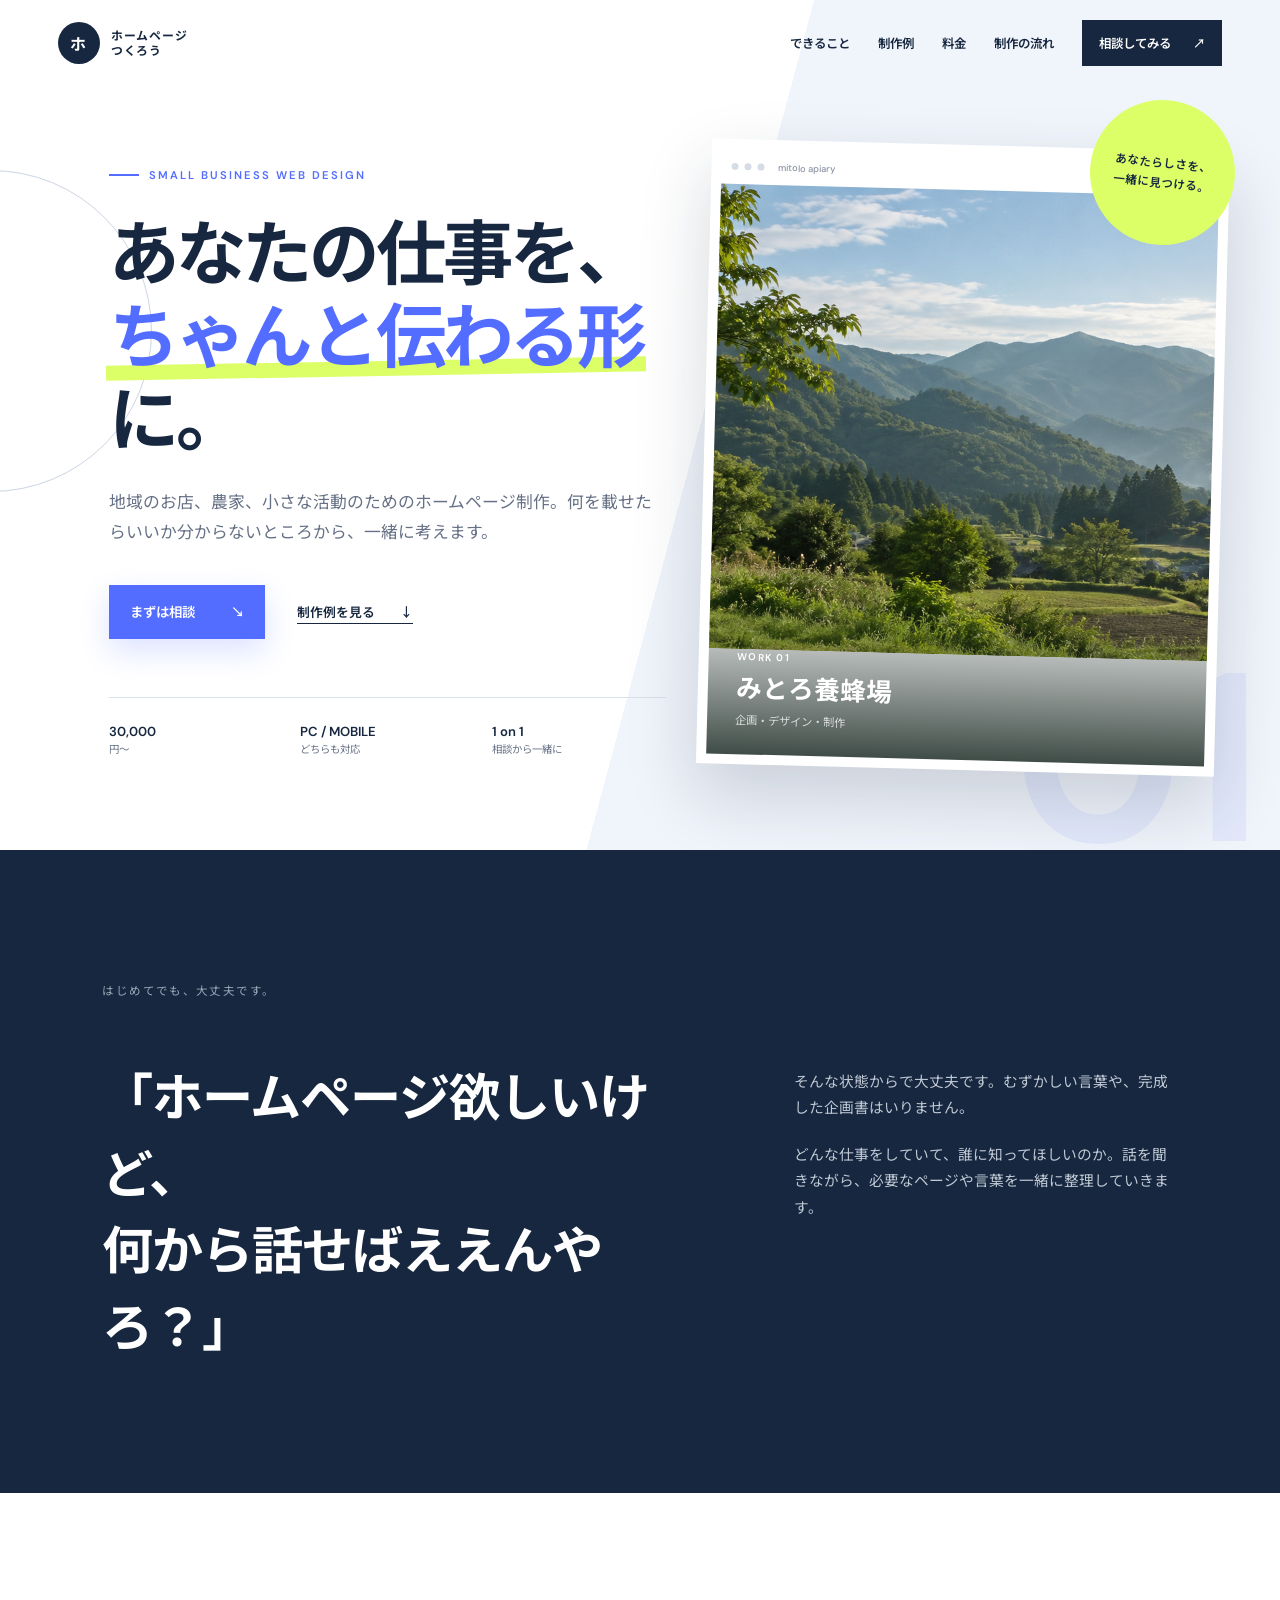
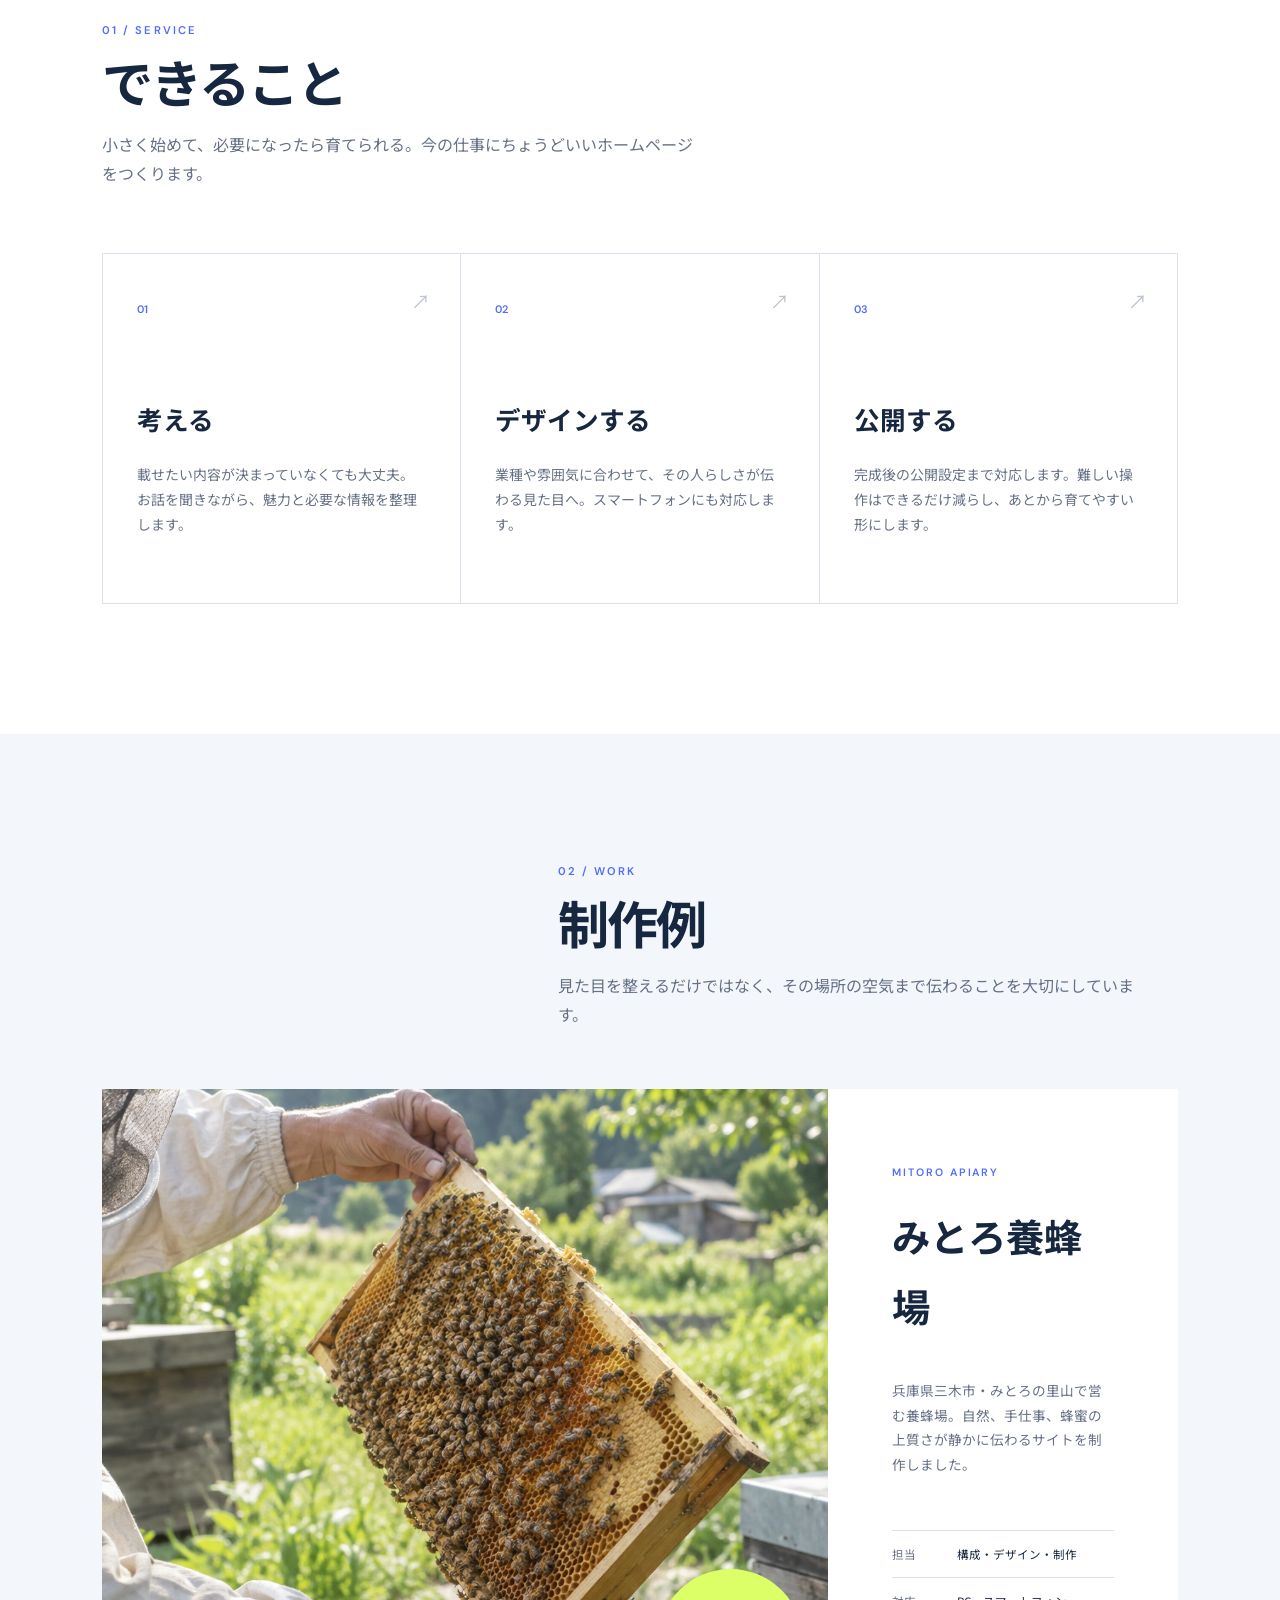
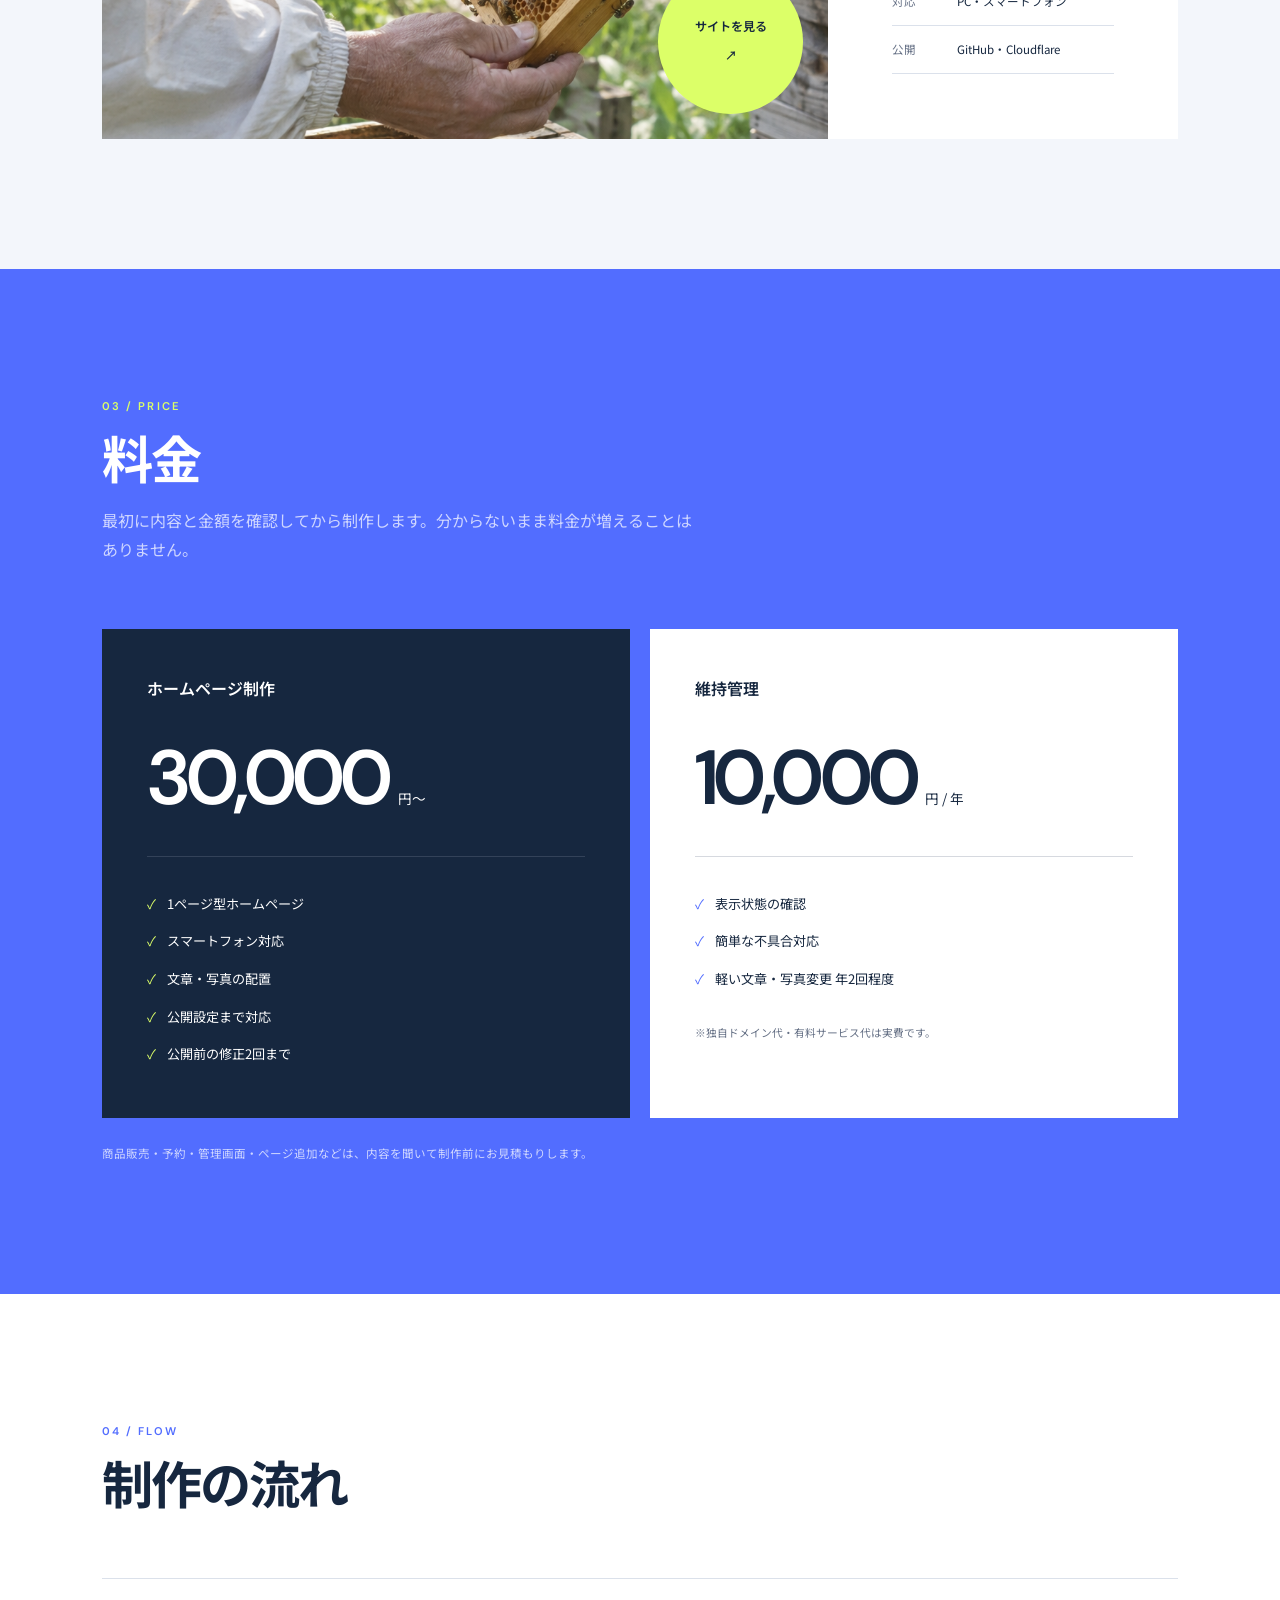
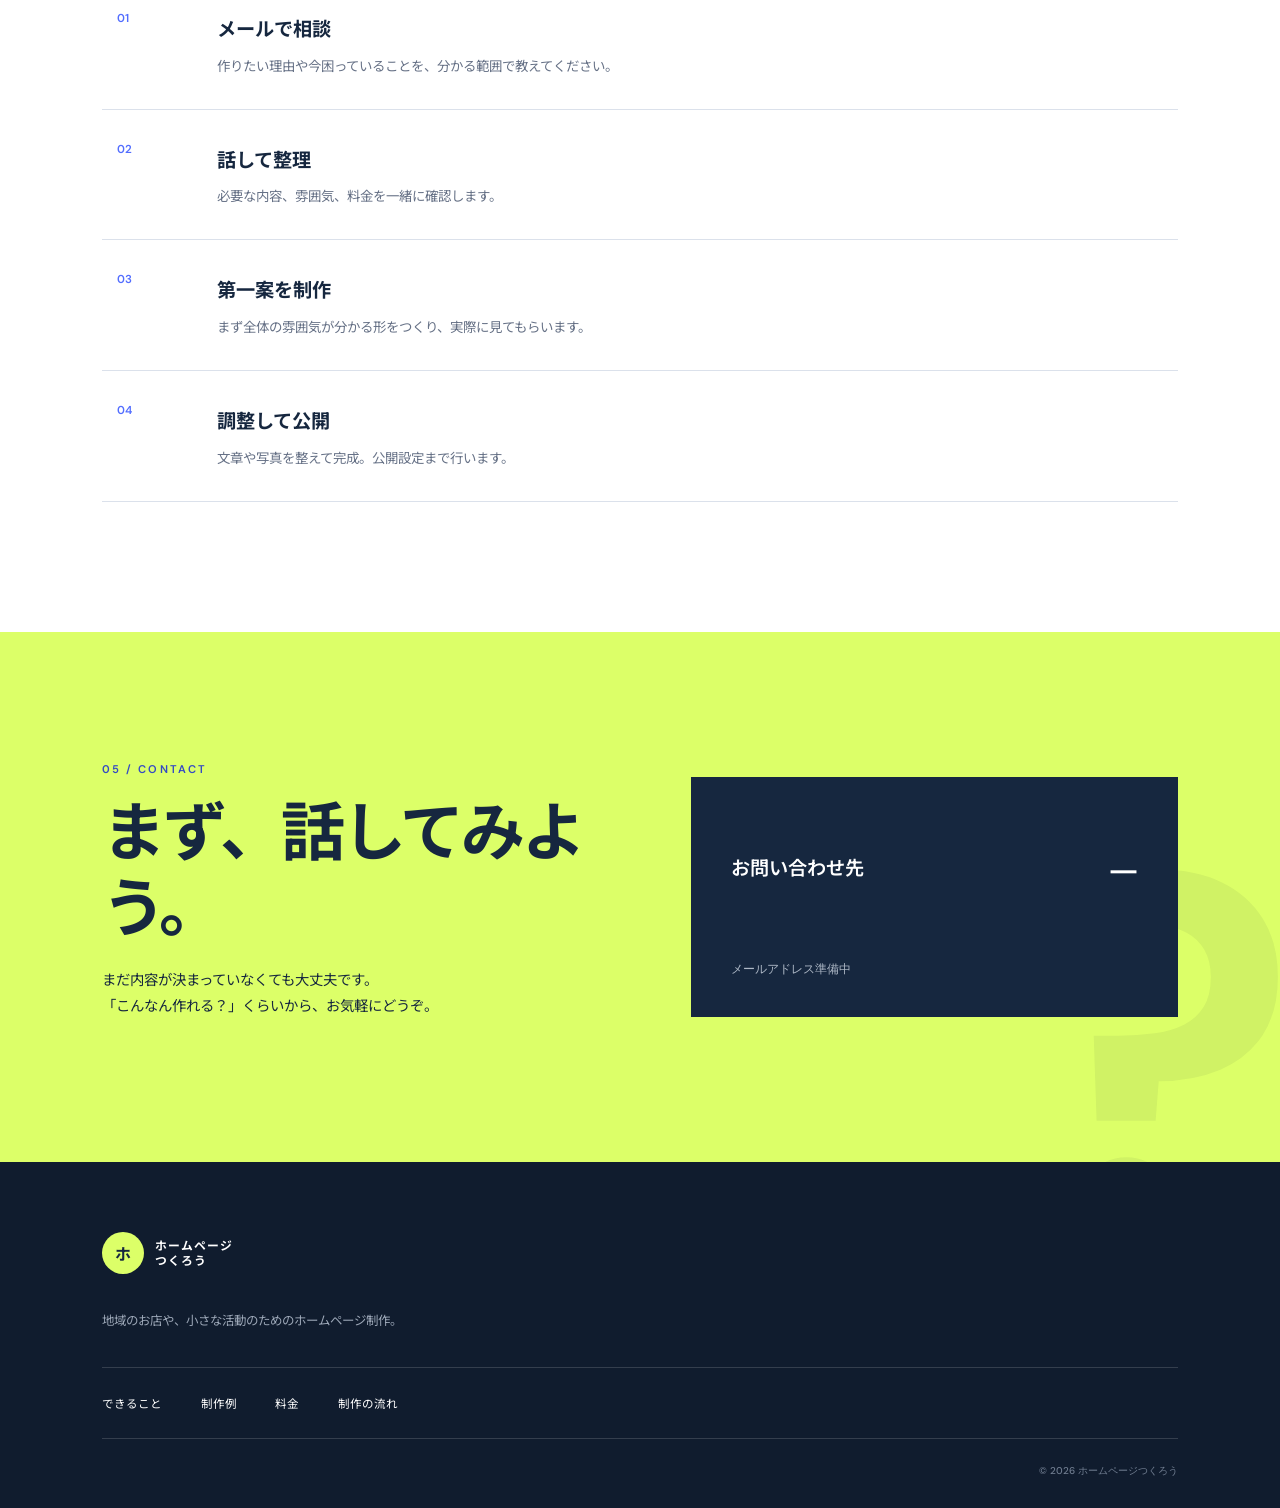
==== index.html @ 54417c10 "Add files via upload" ====
<!doctype html>
<html lang="ja">
<head>
  <meta charset="UTF-8">
  <meta name="viewport" content="width=device-width, initial-scale=1.0">
  <meta name="description" content="地域のお店や小さな活動のためのホームページ制作。話を聞きながら、その人らしいサイトを一緒につくります。">
  <title>ホームページつくろう｜相談から一緒につくるHP制作</title>
  <link rel="preconnect" href="https://fonts.googleapis.com">
  <link rel="preconnect" href="https://fonts.gstatic.com" crossorigin>
  <link href="https://fonts.googleapis.com/css2?family=DM+Sans:wght@500;600;700&family=Noto+Sans+JP:wght@400;500;600;700&display=swap" rel="stylesheet">
  <link rel="icon" type="image/svg+xml" href="data:image/svg+xml,%3Csvg xmlns='http://www.w3.org/2000/svg' viewBox='0 0 64 64'%3E%3Crect width='64' height='64' rx='16' fill='%2316273f'/%3E%3Cpath d='M16 18h32v23H31l-9 7v-7h-6z' fill='%235c7cff'/%3E%3Cpath d='M23 26h18M23 32h12' stroke='white' stroke-width='3' stroke-linecap='round'/%3E%3C/svg%3E">
  <link rel="stylesheet" href="style.css">
</head>
<body>
  <a class="skip-link" href="#main">本文へ移動</a>
  <header class="site-header">
    <a class="logo" href="#top" aria-label="ホームページつくろう トップへ">
      <span class="logo-mark">ホ</span>
      <span>ホームページ<br>つくろう</span>
    </a>
    <button class="menu-button" type="button" aria-expanded="false" aria-controls="global-nav">
      <span></span><span></span><span class="sr-only">メニュー</span>
    </button>
    <nav class="global-nav" id="global-nav" aria-label="メインメニュー">
      <a href="#service">できること</a>
      <a href="#work">制作例</a>
      <a href="#price">料金</a>
      <a href="#flow">制作の流れ</a>
      <a class="nav-contact" href="#contact">相談してみる <span>↗</span></a>
    </nav>
  </header>

  <main id="main">
    <section class="hero" id="top">
      <div class="hero-copy">
        <p class="kicker"><span></span> SMALL BUSINESS WEB DESIGN</p>
        <h1>あなたの仕事を、<br><em>ちゃんと伝わる形</em>に。</h1>
        <p class="hero-lead">地域のお店、農家、小さな活動のためのホームページ制作。何を載せたらいいか分からないところから、一緒に考えます。</p>
        <div class="hero-actions">
          <a class="button button-primary" href="#contact">まずは相談 <span>↘</span></a>
          <a class="text-link" href="#work">制作例を見る <span>↓</span></a>
        </div>
        <ul class="hero-points" aria-label="サービスの特徴">
          <li><strong>30,000</strong><span>円〜</span></li>
          <li><strong>PC / MOBILE</strong><span>どちらも対応</span></li>
          <li><strong>1 on 1</strong><span>相談から一緒に</span></li>
        </ul>
      </div>

      <div class="hero-showcase" aria-label="制作例 みとろ養蜂場">
        <div class="showcase-browser">
          <div class="browser-bar"><i></i><i></i><i></i><span>mitolo apiary</span></div>
          <img src="images/mitolo-hero.png" alt="緑豊かな里山を使用した、みとろ養蜂場ホームページのメインビジュアル">
          <div class="showcase-overlay">
            <small>WORK 01</small>
            <strong>みとろ養蜂場</strong>
            <span>企画・デザイン・制作</span>
          </div>
        </div>
        <div class="floating-note">あなたらしさを、<br>一緒に見つける。</div>
      </div>
      <div class="hero-number" aria-hidden="true">01</div>
    </section>

    <section class="message section">
      <p class="section-label">はじめてでも、大丈夫です。</p>
      <div class="message-copy reveal">
        <h2>「ホームページ欲しいけど、<br>何から話せばええんやろ？」</h2>
        <div>
          <p>そんな状態からで大丈夫です。むずかしい言葉や、完成した企画書はいりません。</p>
          <p>どんな仕事をしていて、誰に知ってほしいのか。話を聞きながら、必要なページや言葉を一緒に整理していきます。</p>
        </div>
      </div>
    </section>

    <section class="service section" id="service">
      <div class="section-head reveal">
        <p class="section-index">01 / SERVICE</p>
        <h2>できること</h2>
        <p>小さく始めて、必要になったら育てられる。今の仕事にちょうどいいホームページをつくります。</p>
      </div>
      <div class="service-grid">
        <article class="service-card reveal">
          <span>01</span><h3>考える</h3>
          <p>載せたい内容が決まっていなくても大丈夫。お話を聞きながら、魅力と必要な情報を整理します。</p>
        </article>
        <article class="service-card reveal">
          <span>02</span><h3>デザインする</h3>
          <p>業種や雰囲気に合わせて、その人らしさが伝わる見た目へ。スマートフォンにも対応します。</p>
        </article>
        <article class="service-card reveal">
          <span>03</span><h3>公開する</h3>
          <p>完成後の公開設定まで対応します。難しい操作はできるだけ減らし、あとから育てやすい形にします。</p>
        </article>
      </div>
    </section>

    <section class="work section" id="work">
      <div class="work-intro reveal">
        <p class="section-index">02 / WORK</p>
        <h2>制作例</h2>
        <p>見た目を整えるだけではなく、その場所の空気まで伝わることを大切にしています。</p>
      </div>
      <article class="work-card reveal">
        <div class="work-image">
          <img src="images/mitolo-work.png" alt="養蜂家が巣枠を確認する、みとろ養蜂場サイトのビジュアル">
          <a href="https://mitolo-apiary.shoguo333.workers.dev" target="_blank" rel="noopener">サイトを見る <span>↗</span></a>
        </div>
        <div class="work-detail">
          <p>MITORO APIARY</p>
          <h3>みとろ養蜂場</h3>
          <p>兵庫県三木市・みとろの里山で営む養蜂場。自然、手仕事、蜂蜜の上質さが静かに伝わるサイトを制作しました。</p>
          <dl>
            <div><dt>担当</dt><dd>構成・デザイン・制作</dd></div>
            <div><dt>対応</dt><dd>PC・スマートフォン</dd></div>
            <div><dt>公開</dt><dd>GitHub・Cloudflare</dd></div>
          </dl>
        </div>
      </article>
    </section>

    <section class="price section" id="price">
      <div class="section-head section-head-light reveal">
        <p class="section-index">03 / PRICE</p>
        <h2>料金</h2>
        <p>最初に内容と金額を確認してから制作します。分からないまま料金が増えることはありません。</p>
      </div>
      <div class="price-grid">
        <article class="price-card price-main reveal">
          <p>ホームページ制作</p>
          <div><strong>30,000</strong><span>円〜</span></div>
          <ul>
            <li>1ページ型ホームページ</li>
            <li>スマートフォン対応</li>
            <li>文章・写真の配置</li>
            <li>公開設定まで対応</li>
            <li>公開前の修正2回まで</li>
          </ul>
        </article>
        <article class="price-card reveal">
          <p>維持管理</p>
          <div><strong>10,000</strong><span>円 / 年</span></div>
          <ul>
            <li>表示状態の確認</li>
            <li>簡単な不具合対応</li>
            <li>軽い文章・写真変更 年2回程度</li>
          </ul>
          <small>※独自ドメイン代・有料サービス代は実費です。</small>
        </article>
      </div>
      <p class="price-note">商品販売・予約・管理画面・ページ追加などは、内容を聞いて制作前にお見積もりします。</p>
    </section>

    <section class="flow section" id="flow">
      <div class="section-head reveal">
        <p class="section-index">04 / FLOW</p>
        <h2>制作の流れ</h2>
      </div>
      <ol class="flow-list">
        <li class="reveal"><span>01</span><div><h3>メールで相談</h3><p>作りたい理由や今困っていることを、分かる範囲で教えてください。</p></div></li>
        <li class="reveal"><span>02</span><div><h3>話して整理</h3><p>必要な内容、雰囲気、料金を一緒に確認します。</p></div></li>
        <li class="reveal"><span>03</span><div><h3>第一案を制作</h3><p>まず全体の雰囲気が分かる形をつくり、実際に見てもらいます。</p></div></li>
        <li class="reveal"><span>04</span><div><h3>調整して公開</h3><p>文章や写真を整えて完成。公開設定まで行います。</p></div></li>
      </ol>
    </section>

    <section class="contact section" id="contact">
      <div class="contact-copy reveal">
        <p class="section-index">05 / CONTACT</p>
        <h2>まず、話してみよう。</h2>
        <p>まだ内容が決まっていなくても大丈夫です。<br>「こんなん作れる？」くらいから、お気軽にどうぞ。</p>
      </div>
      <div class="contact-button" aria-label="お問い合わせ先は準備中です">
        <span>お問い合わせ先</span><strong>—</strong><small>メールアドレス準備中</small>
      </div>
    </section>
  </main>

  <footer class="site-footer">
    <a class="logo footer-logo" href="#top"><span class="logo-mark">ホ</span><span>ホームページ<br>つくろう</span></a>
    <p>地域のお店や、小さな活動のためのホームページ制作。</p>
    <div><a href="#service">できること</a><a href="#work">制作例</a><a href="#price">料金</a><a href="#flow">制作の流れ</a></div>
    <small>© <span id="year"></span> ホームページつくろう</small>
  </footer>
  <script src="script.js"></script>
</body>
</html>
---- style.css ----
:root{--white:#fff;--soft:#f3f6fb;--ink:#16273f;--muted:#667186;--blue:#526dff;--blue-dark:#3349c5;--lime:#dcff68;--line:#dbe1eb;--sans:"Noto Sans JP",sans-serif;--latin:"DM Sans",sans-serif}
*{box-sizing:border-box}html{scroll-behavior:smooth}body{margin:0;color:var(--ink);background:var(--white);font-family:var(--sans);font-size:16px;line-height:1.8}a{color:inherit;text-decoration:none}img{display:block;width:100%;height:auto}button{font:inherit}.sr-only{position:absolute;width:1px;height:1px;padding:0;margin:-1px;overflow:hidden;clip:rect(0,0,0,0);white-space:nowrap;border:0}.skip-link{position:fixed;z-index:1000;top:8px;left:8px;padding:8px 14px;background:#fff;transform:translateY(-150%)}.skip-link:focus{transform:none}
.site-header{height:86px;padding:0 4.5vw;display:flex;align-items:center;justify-content:space-between;position:absolute;inset:0 0 auto;z-index:20}.logo{display:flex;align-items:center;gap:11px;font-size:.74rem;font-weight:700;line-height:1.25;letter-spacing:.08em}.logo-mark{width:42px;height:42px;display:grid;place-items:center;color:#fff;background:var(--ink);border-radius:50%;font-size:1rem}.global-nav{display:flex;align-items:center;gap:2.2vw;font-size:.78rem;font-weight:600}.global-nav>a:not(.nav-contact){position:relative}.global-nav>a:not(.nav-contact)::after{content:"";position:absolute;left:0;right:100%;bottom:-6px;height:2px;background:var(--blue);transition:.25s}.global-nav>a:hover::after{right:0}.nav-contact{padding:12px 17px;color:#fff;background:var(--ink);display:flex;gap:22px}.menu-button{display:none;border:0;background:none;padding:10px}.menu-button>span:not(.sr-only){width:25px;height:2px;display:block;margin:6px;background:currentColor;transition:.2s}
.hero{min-height:760px;padding:145px 4.5vw 80px;position:relative;display:grid;grid-template-columns:minmax(0,.9fr) minmax(420px,1.1fr);gap:7vw;align-items:center;overflow:hidden;background:linear-gradient(105deg,#fff 0 54%,#f0f4fb 54%)}.hero::before{content:"";width:320px;height:320px;position:absolute;left:-170px;top:170px;border:1px solid #ccd5e3;border-radius:50%}.hero-copy{position:relative;z-index:2;max-width:700px;margin-left:4vw}.kicker,.section-index{font:600 .7rem var(--latin);letter-spacing:.18em}.kicker{display:flex;align-items:center;gap:10px;color:var(--blue)}.kicker span{width:30px;height:2px;background:currentColor}.hero h1{margin:25px 0 30px;font-size:clamp(3rem,5.5vw,6.2rem);line-height:1.18;letter-spacing:-.045em}.hero h1 em{position:relative;color:var(--blue);font-style:normal;white-space:nowrap}.hero h1 em::after{content:"";position:absolute;z-index:-1;left:-.04em;right:-.04em;bottom:.08em;height:.22em;background:var(--lime);transform:rotate(-1deg)}.hero-lead{max-width:610px;color:var(--muted);font-size:1.05rem}.hero-actions{margin-top:38px;display:flex;align-items:center;gap:32px}.button{min-height:54px;padding:13px 21px;display:inline-flex;align-items:center;justify-content:space-between;gap:36px;font-size:.84rem;font-weight:600}.button-primary{color:#fff;background:var(--blue);box-shadow:0 12px 30px rgba(82,109,255,.2)}.button-primary:hover{background:var(--blue-dark)}.text-link{display:flex;gap:25px;font-size:.8rem;font-weight:600;border-bottom:1px solid}.hero-points{margin:58px 0 0;padding:25px 0 0;display:grid;grid-template-columns:repeat(3,1fr);gap:18px;border-top:1px solid var(--line);list-style:none}.hero-points strong,.hero-points span{display:block}.hero-points strong{font:600 .82rem var(--latin)}.hero-points span{color:var(--muted);font-size:.65rem}.hero-showcase{position:relative;z-index:2}.showcase-browser{position:relative;background:#fff;padding:10px;box-shadow:0 30px 70px rgba(22,39,63,.18);transform:rotate(1.5deg)}.browser-bar{height:35px;padding:0 10px;display:flex;align-items:center;gap:6px;color:#8a93a2;font:500 .58rem var(--latin)}.browser-bar i{width:7px;height:7px;border-radius:50%;background:#d6dce5}.browser-bar span{margin-left:8px}.showcase-browser>img{height:min(54vw,570px);min-height:480px;object-fit:cover}.showcase-overlay{position:absolute;left:10px;right:10px;bottom:10px;padding:65px 28px 25px;color:#fff;background:linear-gradient(transparent,rgba(16,32,25,.8))}.showcase-overlay small,.showcase-overlay strong,.showcase-overlay span{display:block}.showcase-overlay small{font:600 .62rem var(--latin);letter-spacing:.15em}.showcase-overlay strong{font-size:1.6rem}.showcase-overlay span{font-size:.7rem;opacity:.75}.floating-note{position:absolute;right:-1vw;top:-45px;width:145px;height:145px;display:grid;place-items:center;text-align:center;color:var(--ink);background:var(--lime);border-radius:50%;font-size:.72rem;font-weight:600;line-height:1.7;transform:rotate(6deg)}.hero-number{position:absolute;right:1.8vw;bottom:-65px;color:rgba(82,109,255,.08);font:700 15rem var(--latin)}
.section{padding:130px 8vw}.message{background:var(--ink);color:#fff}.section-label{margin:0 0 55px;color:#9da8b8;font-size:.72rem;letter-spacing:.12em}.message-copy{display:grid;grid-template-columns:1.2fr .8fr;gap:9vw;align-items:start}.message h2{margin:0;font-size:clamp(2rem,4vw,4rem);line-height:1.5;letter-spacing:-.02em}.message-copy>div{padding-top:12px;color:#c0c8d4;font-size:.92rem}.message-copy>div p{margin:0 0 20px}
.section-head{max-width:760px;margin-bottom:65px}.section-index{margin:0 0 14px;color:var(--blue)}.section-head h2,.work-intro h2{margin:0 0 18px;font-size:clamp(2.2rem,4vw,4.1rem);line-height:1.2;letter-spacing:-.04em}.section-head>p:last-child,.work-intro>p:last-child{max-width:600px;color:var(--muted)}.service{background:#fff}.service-grid{display:grid;grid-template-columns:repeat(3,1fr);border-top:1px solid var(--line);border-left:1px solid var(--line)}.service-card{min-height:350px;padding:38px 34px;position:relative;border-right:1px solid var(--line);border-bottom:1px solid var(--line)}.service-card>span{font:600 .68rem var(--latin);color:var(--blue)}.service-card h3{margin:75px 0 20px;font-size:1.6rem}.service-card p{margin:0;color:var(--muted);font-size:.87rem}.service-card::after{content:"↗";position:absolute;right:30px;top:30px;color:#bdc5d1;font-size:1.2rem}
.work{background:var(--soft)}.work-intro{max-width:620px;margin:0 0 60px auto}.work-card{display:grid;grid-template-columns:1.35fr .65fr;background:#fff}.work-image{min-height:620px;position:relative;overflow:hidden}.work-image img{height:100%;position:absolute;inset:0;object-fit:cover}.work-image a{position:absolute;right:25px;bottom:25px;width:145px;height:145px;display:grid;place-content:center;gap:7px;text-align:center;background:var(--lime);border-radius:50%;font-size:.76rem;font-weight:600}.work-detail{padding:65px 5vw;display:flex;flex-direction:column;justify-content:center}.work-detail>p:first-child{color:var(--blue);font:600 .67rem var(--latin);letter-spacing:.18em}.work-detail h3{margin:12px 0 25px;font-size:clamp(1.8rem,3vw,3rem)}.work-detail>p:nth-of-type(2){color:var(--muted);font-size:.85rem}.work-detail dl{margin:40px 0 0;border-top:1px solid var(--line)}.work-detail dl div{padding:13px 0;display:grid;grid-template-columns:65px 1fr;border-bottom:1px solid var(--line);font-size:.72rem}.work-detail dt{color:var(--muted)}.work-detail dd{margin:0}
.price{color:#fff;background:var(--blue)}.section-head-light .section-index{color:var(--lime)}.section-head-light>p:last-child{color:rgba(255,255,255,.72)}.price-grid{display:grid;grid-template-columns:1fr 1fr;gap:20px}.price-card{min-height:430px;padding:45px;background:#fff;color:var(--ink)}.price-main{background:var(--ink);color:#fff}.price-card>p{margin:0 0 25px;font-weight:600}.price-card>div{display:flex;align-items:baseline;gap:9px;padding-bottom:28px;border-bottom:1px solid rgba(120,130,150,.3)}.price-card strong{font:600 clamp(3.4rem,6vw,6rem) var(--latin);letter-spacing:-.06em}.price-card div span{font-size:.85rem}.price-card ul{margin:28px 0 0;padding:0;list-style:none}.price-card li{padding:7px 0;font-size:.82rem}.price-card li::before{content:"✓";margin-right:11px;color:var(--blue)}.price-main li::before{color:var(--lime)}.price-card small{display:block;margin-top:25px;color:var(--muted);font-size:.67rem}.price-note{margin:25px 0 0;color:rgba(255,255,255,.72);font-size:.72rem}
.flow{background:#fff}.flow-list{margin:0;padding:0;list-style:none;border-top:1px solid var(--line)}.flow-list li{padding:32px 15px;display:grid;grid-template-columns:100px 1fr;align-items:start;border-bottom:1px solid var(--line)}.flow-list>li>span{color:var(--blue);font:600 .72rem var(--latin)}.flow-list h3{margin:0 0 7px;font-size:1.2rem}.flow-list p{margin:0;color:var(--muted);font-size:.84rem}
.contact{position:relative;display:grid;grid-template-columns:1fr 1fr;gap:8vw;align-items:center;background:var(--lime);overflow:hidden}.contact::after{content:"?";position:absolute;right:-.04em;bottom:-.45em;color:rgba(22,39,63,.06);font:700 32rem var(--latin)}.contact-copy{position:relative;z-index:1}.contact-copy .section-index{color:var(--blue-dark)}.contact h2{margin:10px 0 25px;font-size:clamp(2.6rem,5vw,5.5rem);line-height:1.18;letter-spacing:-.05em}.contact-copy>p:last-child{font-size:.9rem}.contact-button{min-height:240px;padding:40px;position:relative;z-index:1;display:grid;grid-template-columns:1fr auto;align-items:center;color:#fff;background:var(--ink)}.contact-button>span{font-size:1.2rem;font-weight:600}.contact-button strong{font-size:2rem}.contact-button small{grid-column:1/-1;align-self:end;color:#aeb8c6;font:500 .72rem var(--latin)}
.site-footer{padding:70px 8vw 30px;color:#fff;background:#101c2e}.footer-logo .logo-mark{color:var(--ink);background:var(--lime)}.site-footer>p{margin:35px 0;color:#9da8b8;font-size:.78rem}.site-footer>div{padding:25px 0;display:flex;gap:3vw;border-top:1px solid rgba(255,255,255,.15);border-bottom:1px solid rgba(255,255,255,.15);font-size:.72rem}.site-footer>small{margin-top:25px;display:block;color:#707d90;font:500 .62rem var(--latin);text-align:right}.reveal{opacity:0;transform:translateY(25px);transition:.7s ease}.reveal.is-visible{opacity:1;transform:none}
@media(max-width:900px){.site-header{height:70px}.menu-button{display:block;z-index:22}.menu-button.is-open span:first-child{transform:translateY(4px) rotate(45deg)}.menu-button.is-open span:nth-child(2){transform:translateY(-4px) rotate(-45deg)}.global-nav{position:fixed;inset:0;z-index:21;display:flex;flex-direction:column;justify-content:center;gap:24px;color:#fff;background:var(--ink);font-size:1.05rem;opacity:0;visibility:hidden;transition:.2s}.global-nav.is-open{opacity:1;visibility:visible}.nav-contact{margin-top:12px;background:var(--blue)}.hero{padding:120px 6vw 70px;display:block;background:linear-gradient(#fff 0 54%,#f0f4fb 54%)}.hero-copy{margin:0}.hero h1{font-size:clamp(2.65rem,10.8vw,5rem)}.hero-lead{font-size:.95rem}.hero-showcase{margin:80px 2vw 0}.showcase-browser>img{height:70vh;min-height:480px}.floating-note{right:-2vw;width:120px;height:120px}.section{padding:90px 7vw}.message-copy{grid-template-columns:1fr;gap:35px}.service-grid{grid-template-columns:1fr}.service-card{min-height:280px}.service-card h3{margin-top:55px}.work-card{grid-template-columns:1fr}.work-image{min-height:66vh}.work-detail{padding:55px 7vw}.price-grid{grid-template-columns:1fr}.contact{grid-template-columns:1fr}.contact-button{min-height:200px}.site-footer>div{flex-wrap:wrap;gap:15px 25px}}
@media(max-width:540px){.logo-mark{width:38px;height:38px}.hero{padding-left:7vw;padding-right:7vw}.hero-actions{display:grid;gap:20px}.button-primary{width:100%}.text-link{width:max-content}.hero-points{grid-template-columns:1fr 1fr}.hero-points li:last-child{grid-column:1/-1}.showcase-browser>img{height:58vh}.showcase-overlay{padding-left:20px}.floating-note{top:-55px}.section{padding:75px 7vw}.service-card{padding:30px 25px}.work-image{min-height:55vh}.work-image a{width:110px;height:110px}.price-card{min-height:0;padding:35px 25px}.price-card strong{font-size:3.2rem}.flow-list li{grid-template-columns:55px 1fr;padding-left:5px;padding-right:5px}.contact-button{padding:30px}.site-footer>div{display:grid}.site-footer>small{text-align:left}}
/* PCの見出しと制作例が重ならないよう、左右の比率を調整 */
@media(min-width:901px){.hero{grid-template-columns:minmax(0,1.08fr) minmax(420px,.92fr);gap:3vw}}
@media(prefers-reduced-motion:reduce){html{scroll-behavior:auto}.reveal{opacity:1;transform:none;transition:none}}
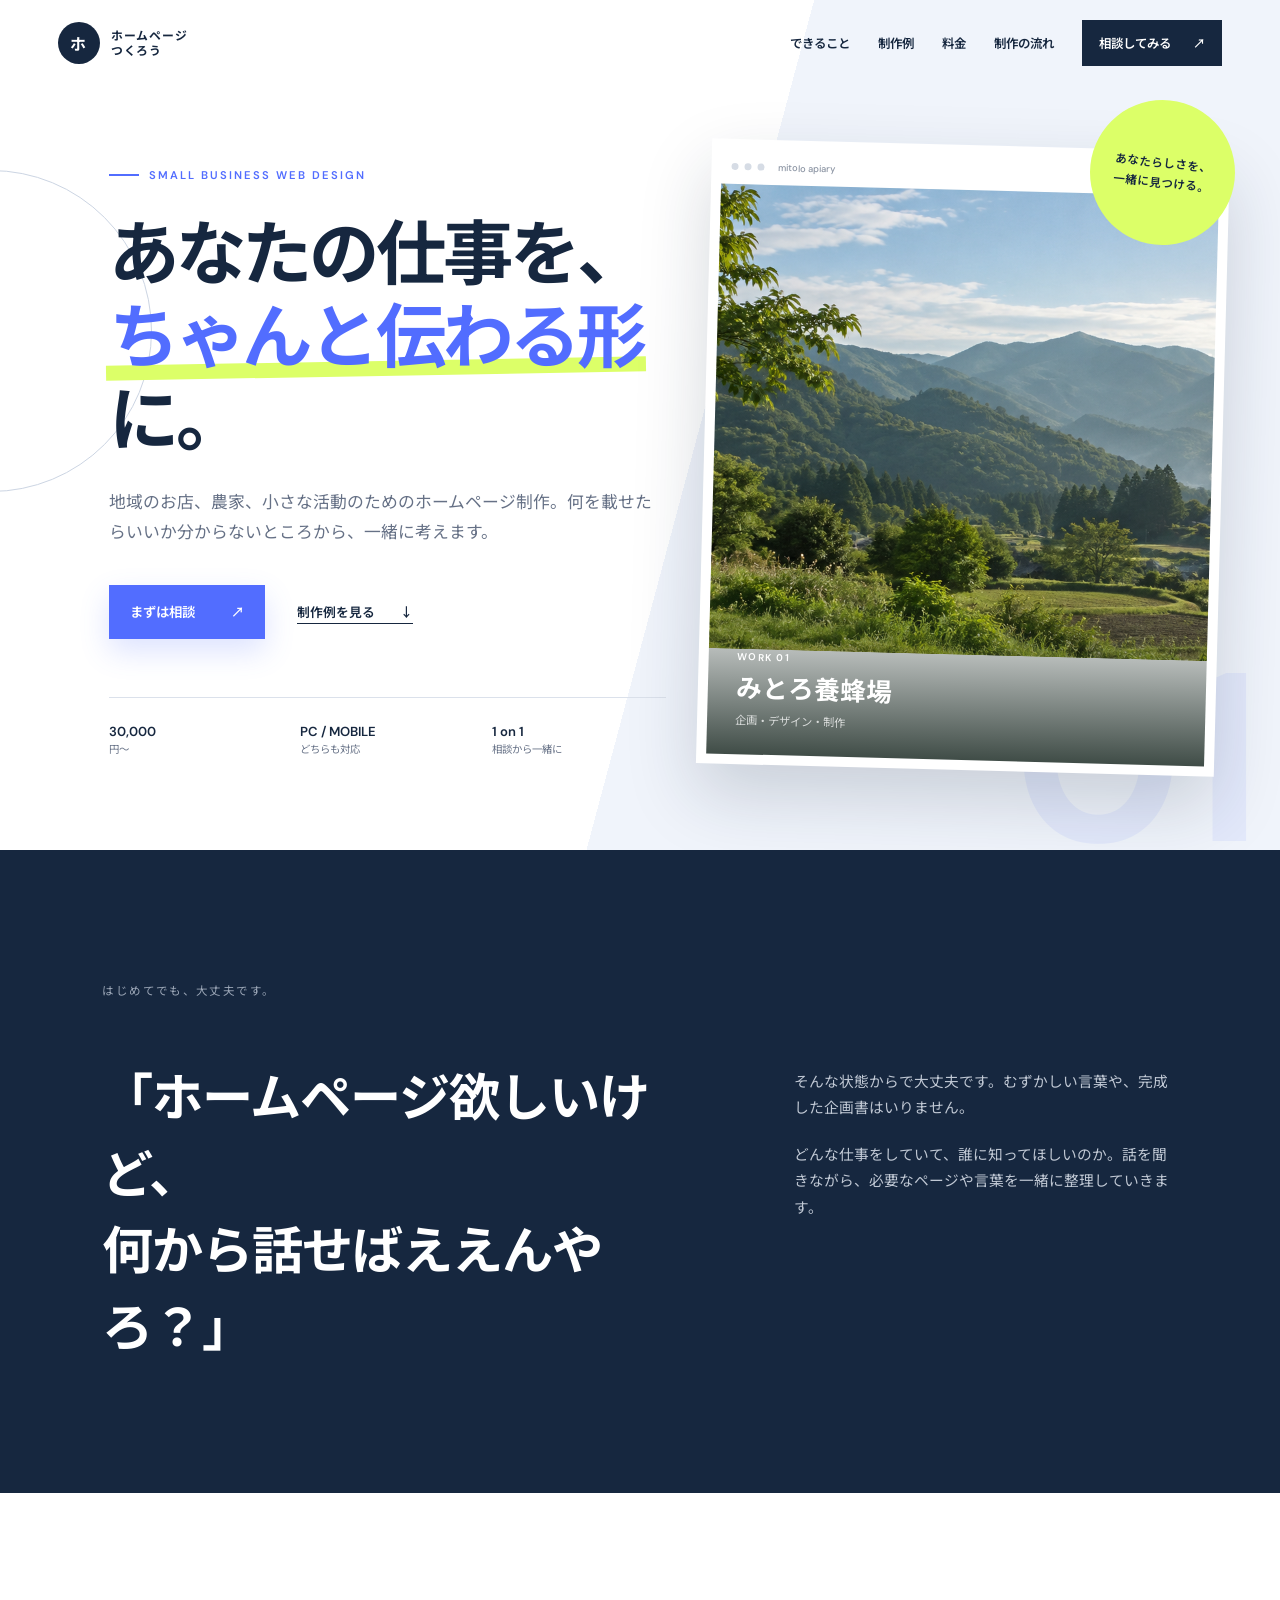
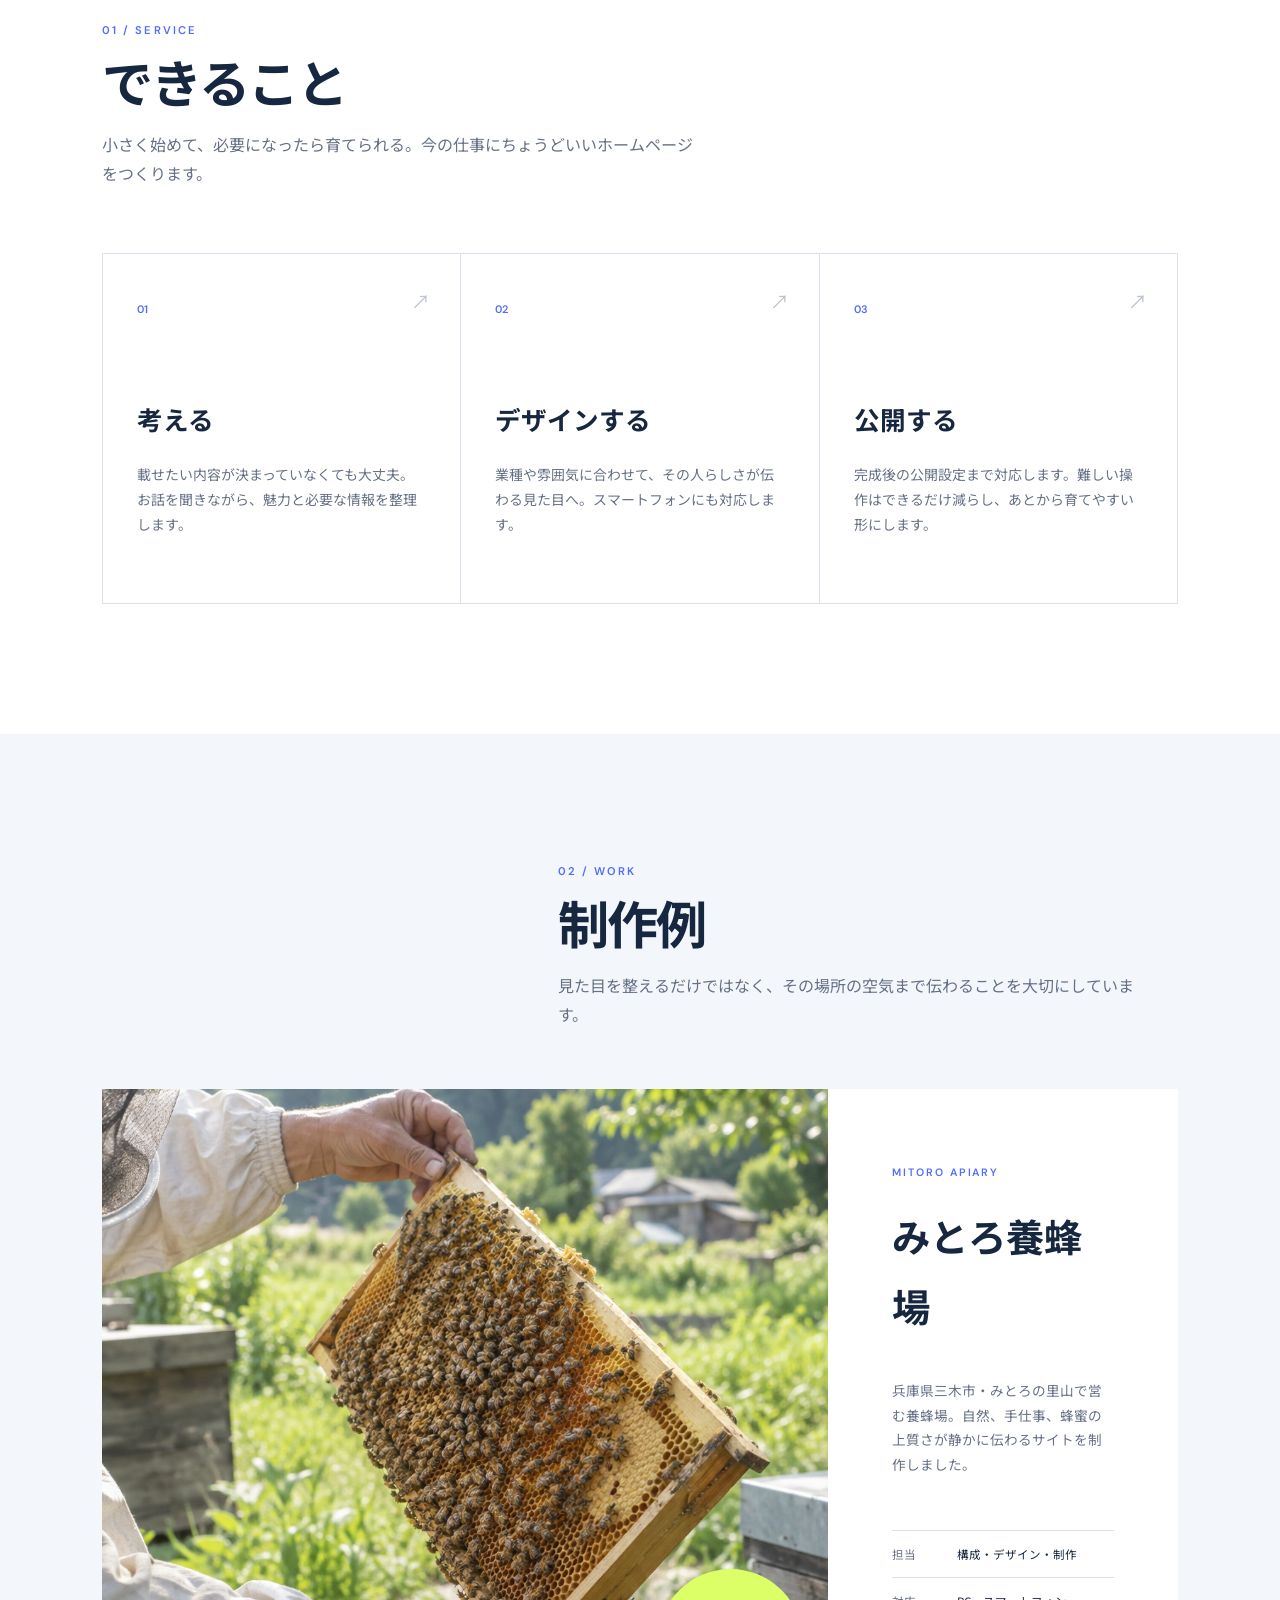
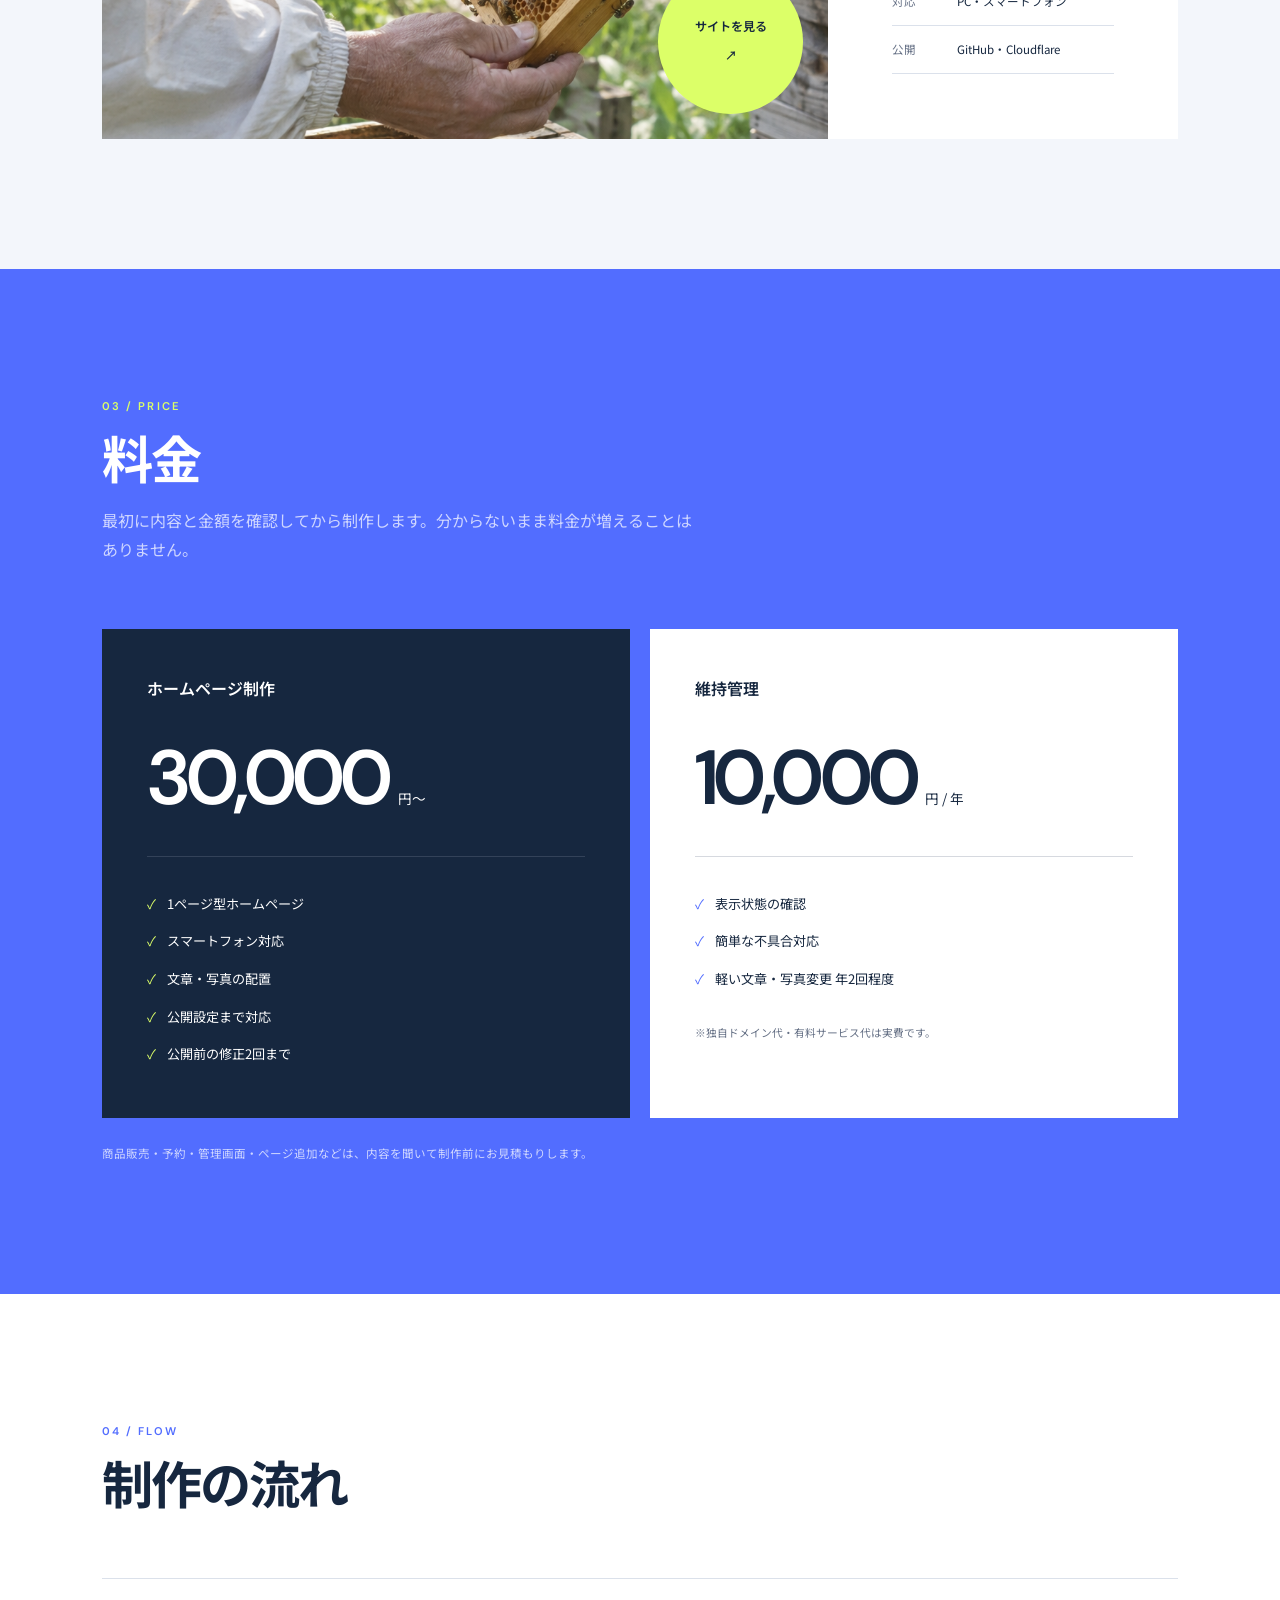
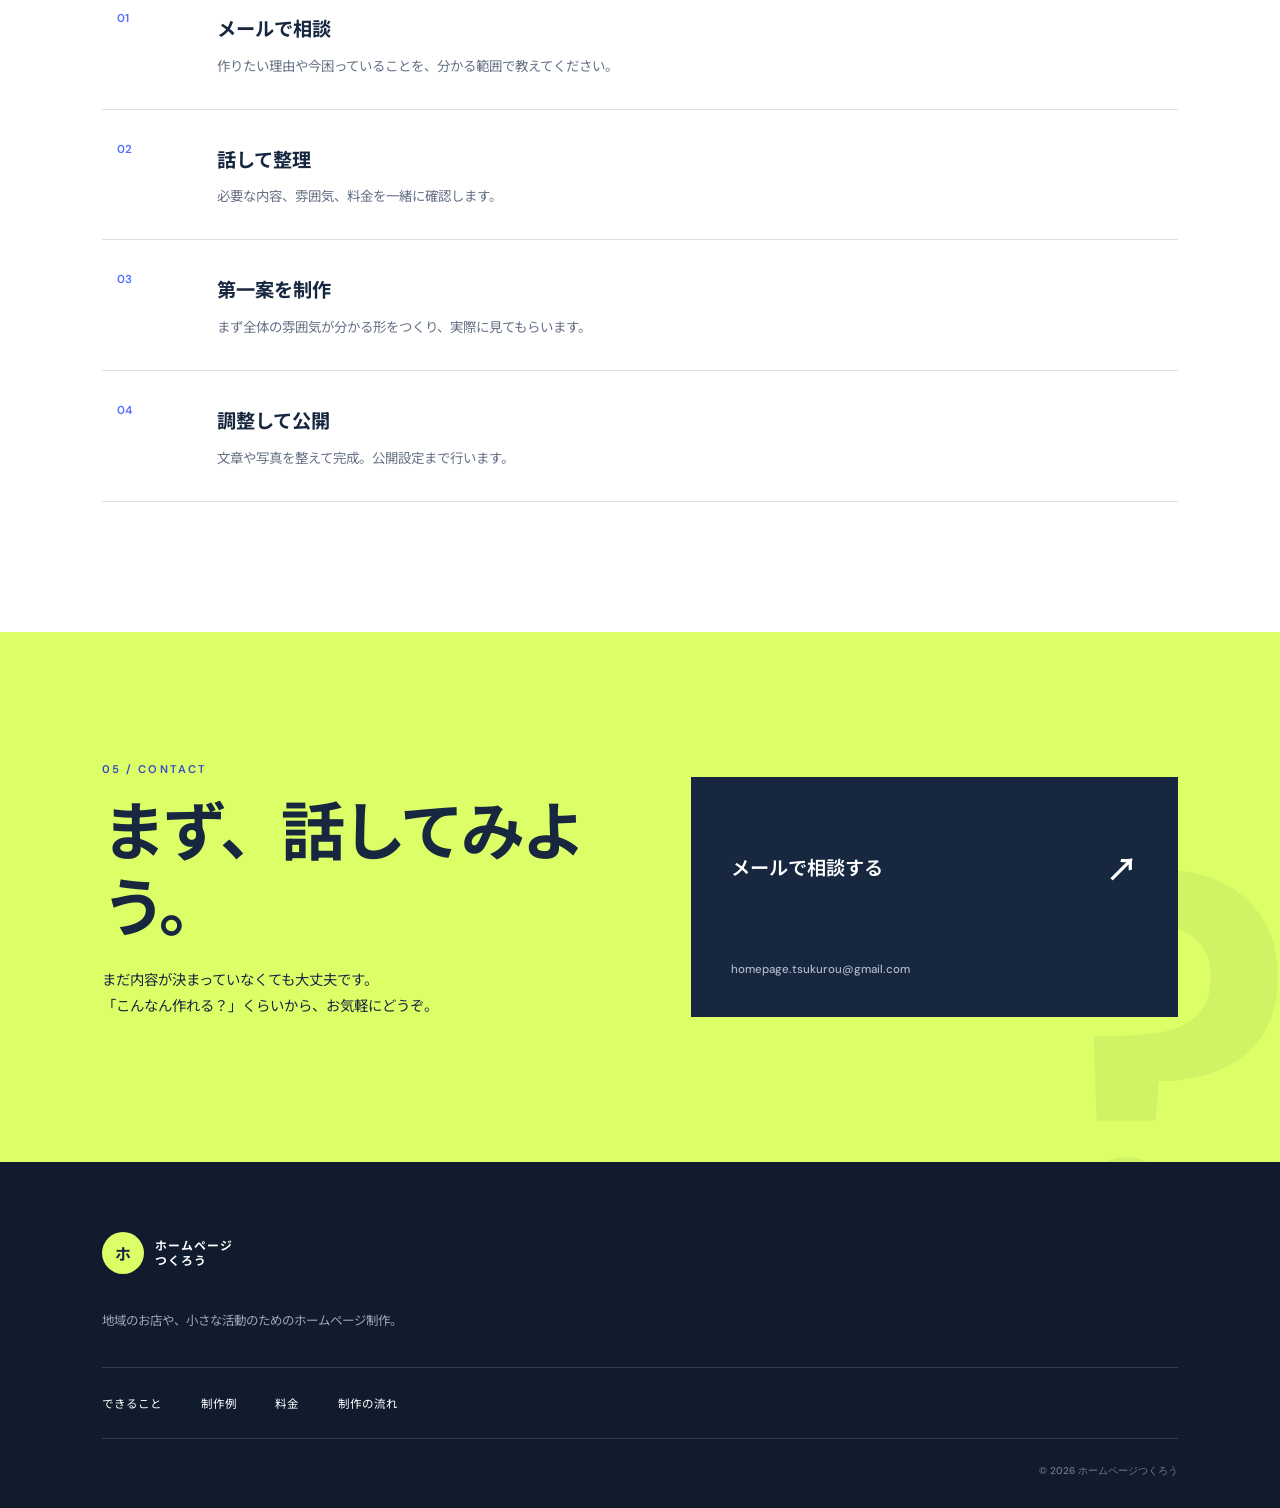
==== commit 76825c3d: "Add files via upload" ====
--- a/index.html
+++ b/index.html
@@ -26,7 +26,7 @@
       <a href="#work">制作例</a>
       <a href="#price">料金</a>
       <a href="#flow">制作の流れ</a>
-      <a class="nav-contact" href="#contact">相談してみる <span>↗</span></a>
+      <a class="nav-contact" href="mailto:homepage.tsukurou@gmail.com">相談してみる <span>↗</span></a>
     </nav>
   </header>
 
@@ -37,7 +37,7 @@
         <h1>あなたの仕事を、<br><em>ちゃんと伝わる形</em>に。</h1>
         <p class="hero-lead">地域のお店、農家、小さな活動のためのホームページ制作。何を載せたらいいか分からないところから、一緒に考えます。</p>
         <div class="hero-actions">
-          <a class="button button-primary" href="#contact">まずは相談 <span>↘</span></a>
+          <a class="button button-primary" href="mailto:homepage.tsukurou@gmail.com">まずは相談 <span>↗</span></a>
           <a class="text-link" href="#work">制作例を見る <span>↓</span></a>
         </div>
         <ul class="hero-points" aria-label="サービスの特徴">
@@ -170,9 +170,9 @@
         <h2>まず、話してみよう。</h2>
         <p>まだ内容が決まっていなくても大丈夫です。<br>「こんなん作れる？」くらいから、お気軽にどうぞ。</p>
       </div>
-      <div class="contact-button" aria-label="お問い合わせ先は準備中です">
-        <span>お問い合わせ先</span><strong>—</strong><small>メールアドレス準備中</small>
-      </div>
+      <a class="contact-button" href="mailto:homepage.tsukurou@gmail.com" aria-label="メールで相談する">
+        <span>メールで相談する</span><strong>↗</strong><small>homepage.tsukurou@gmail.com</small>
+      </a>
     </section>
   </main>
 
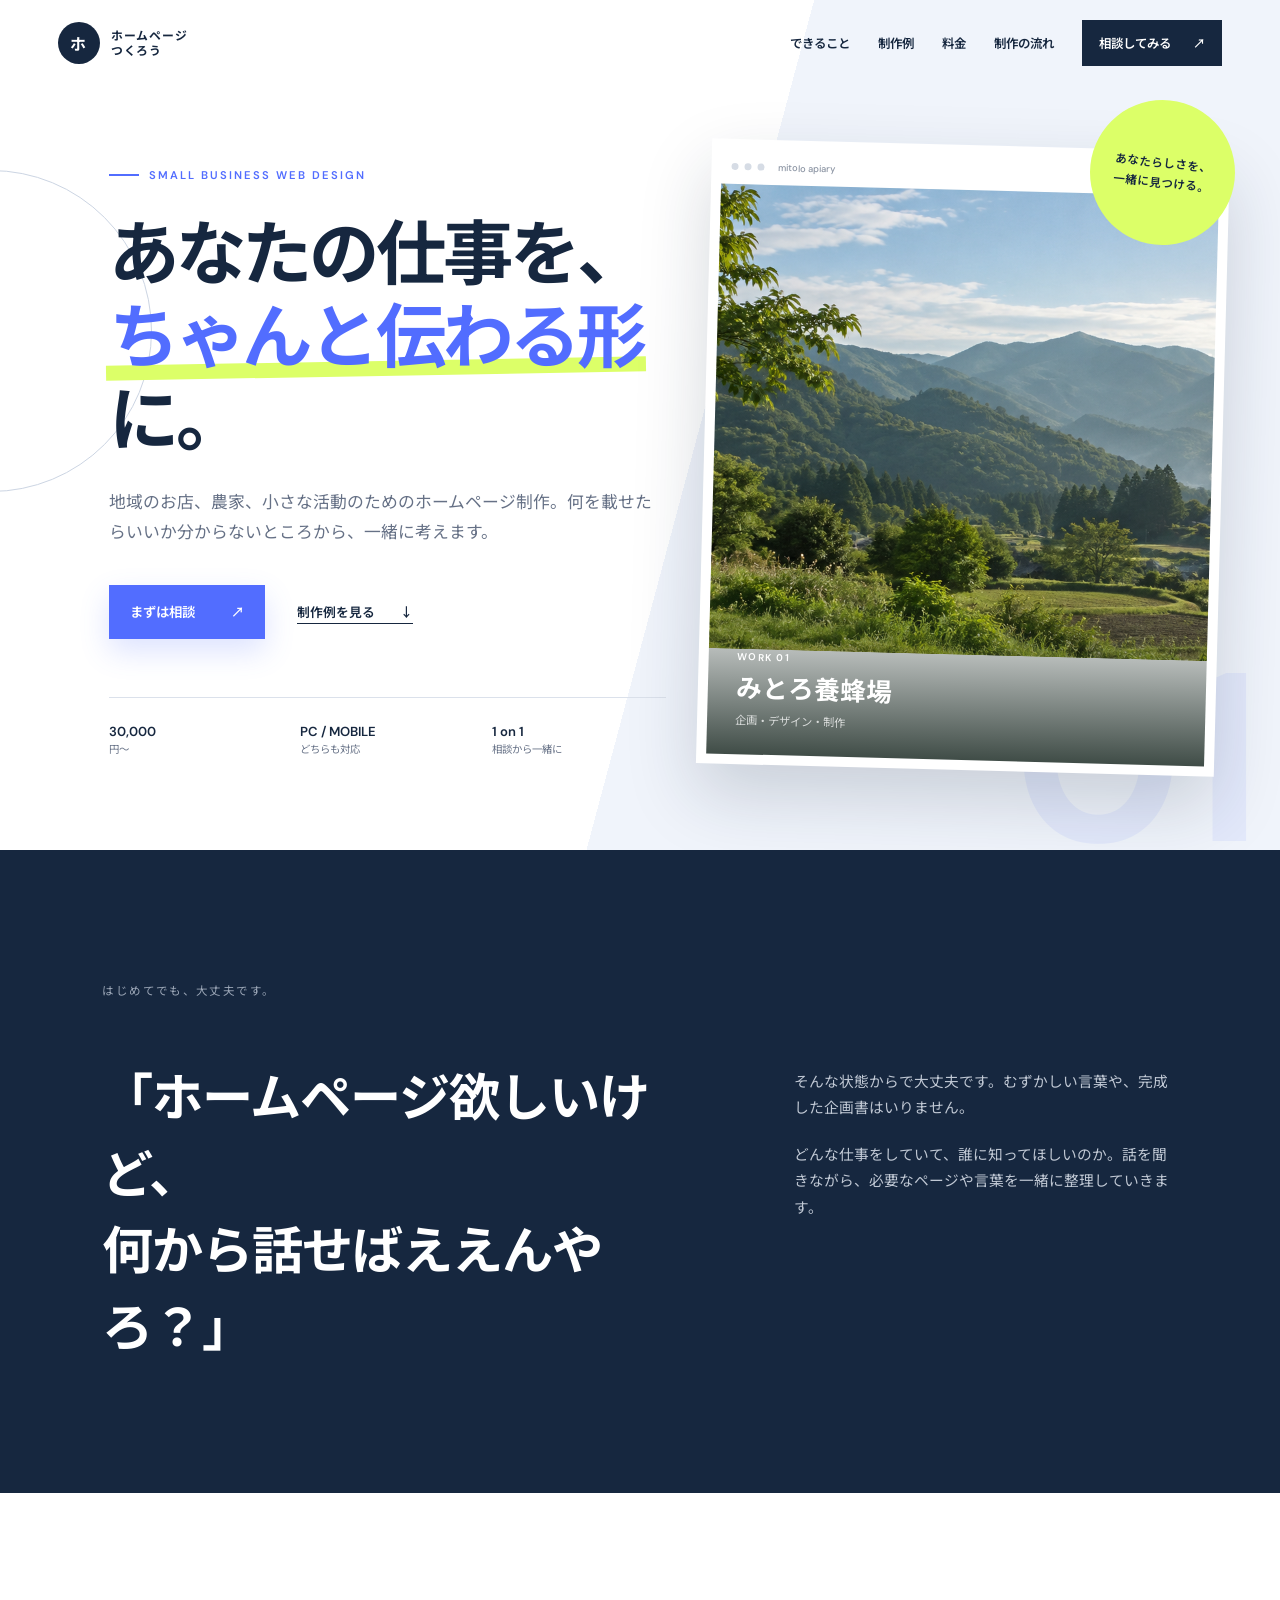
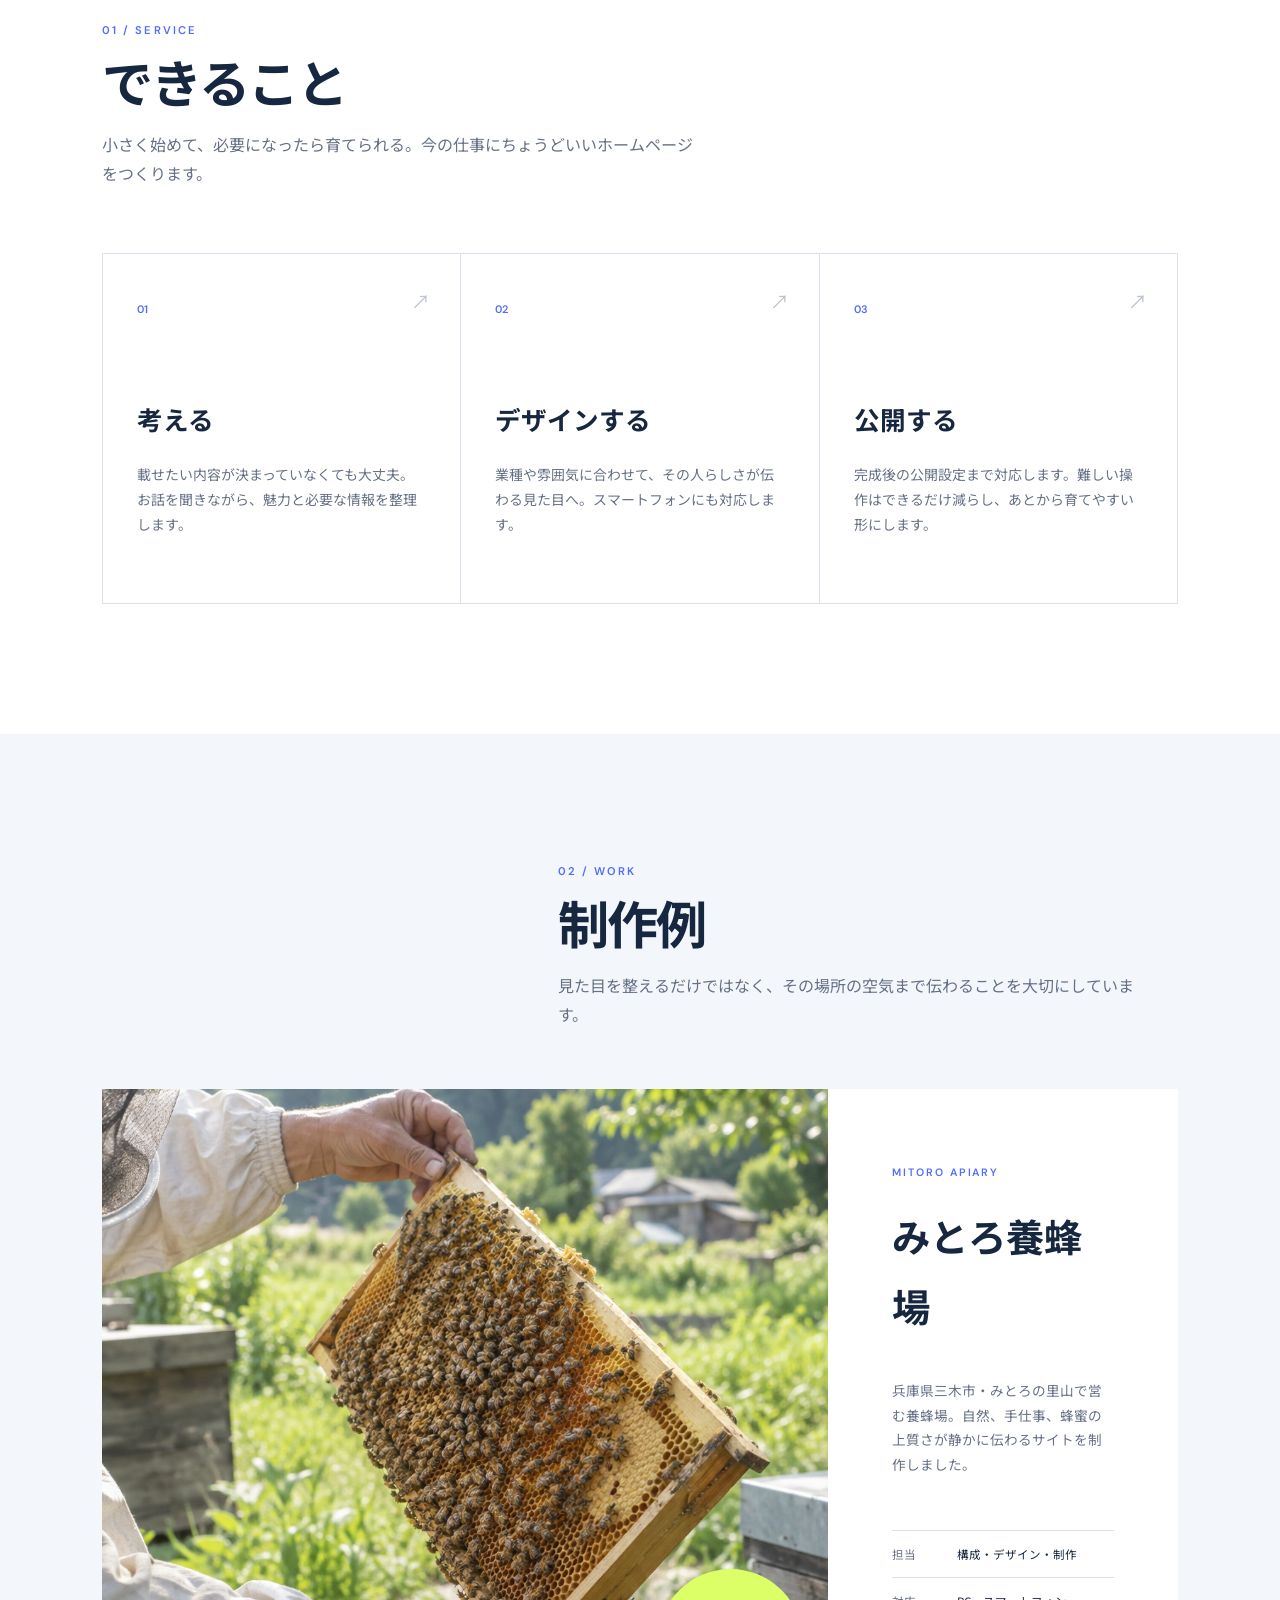
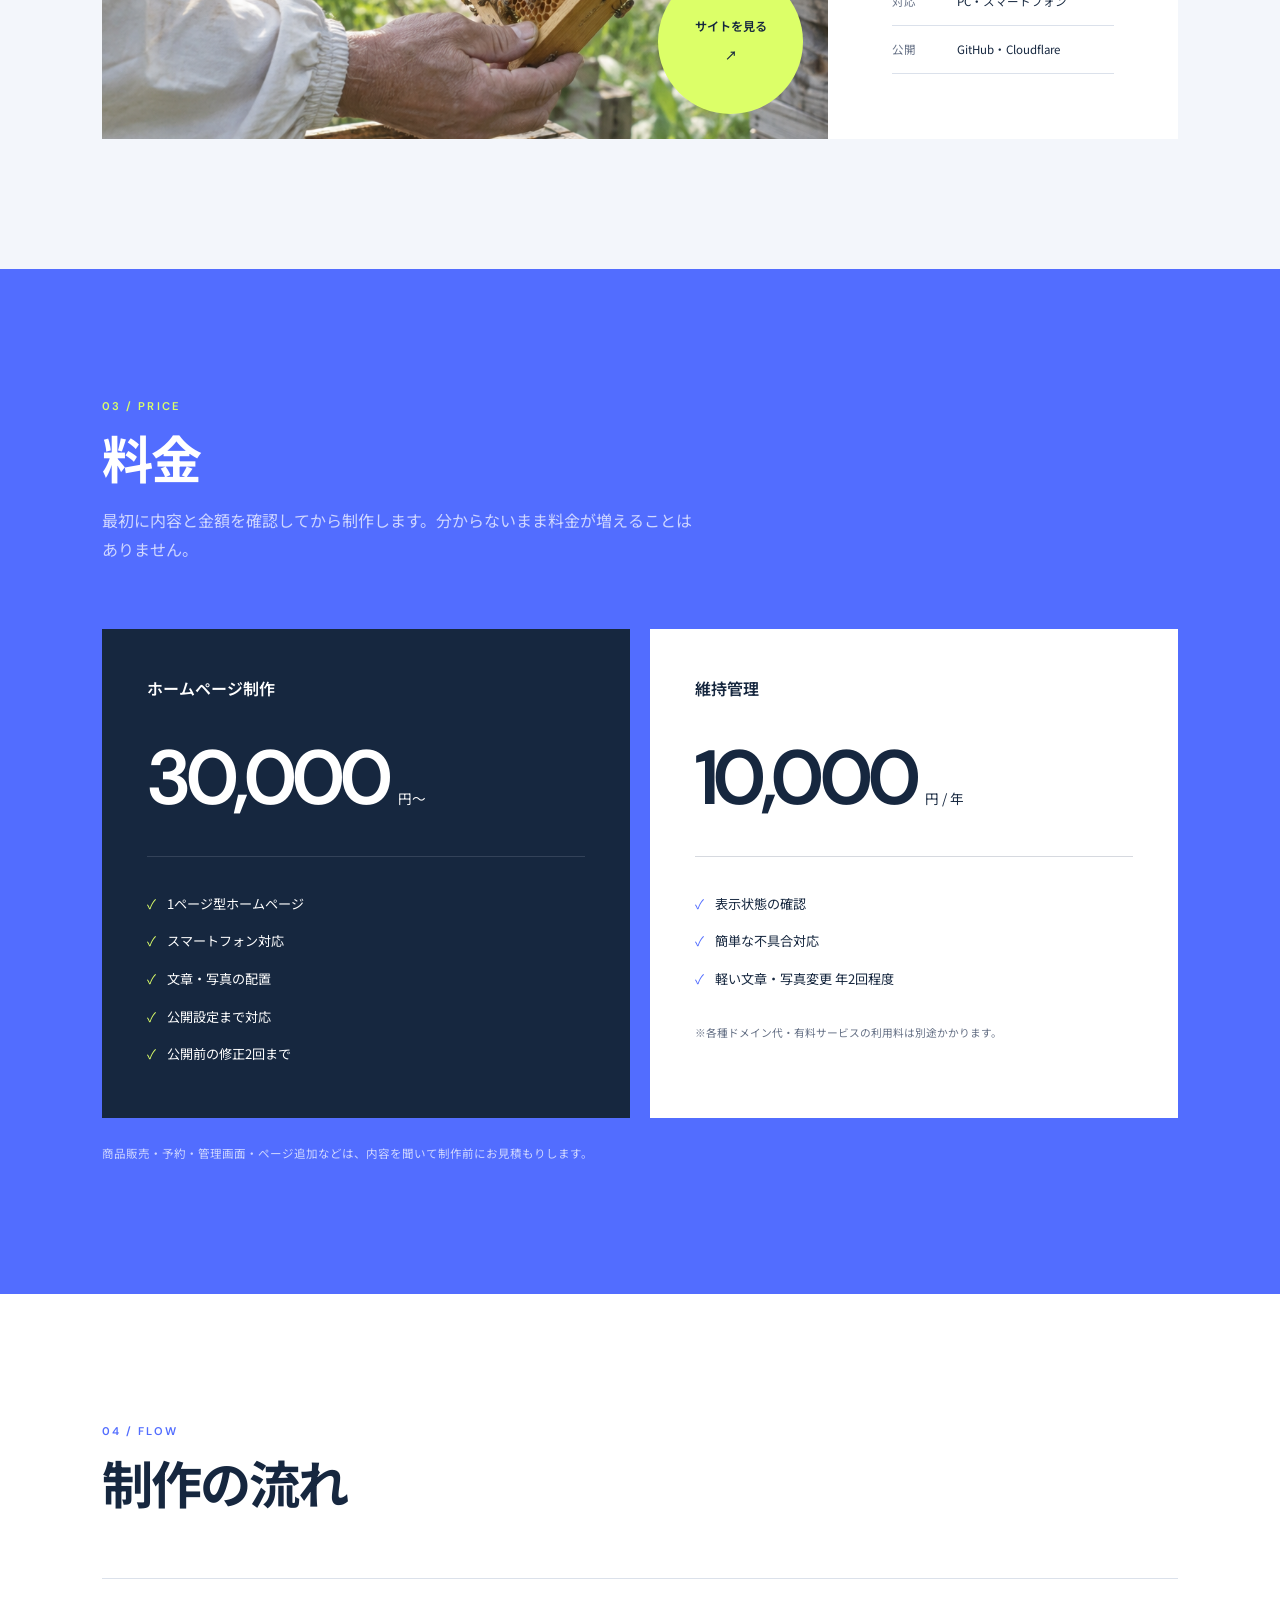
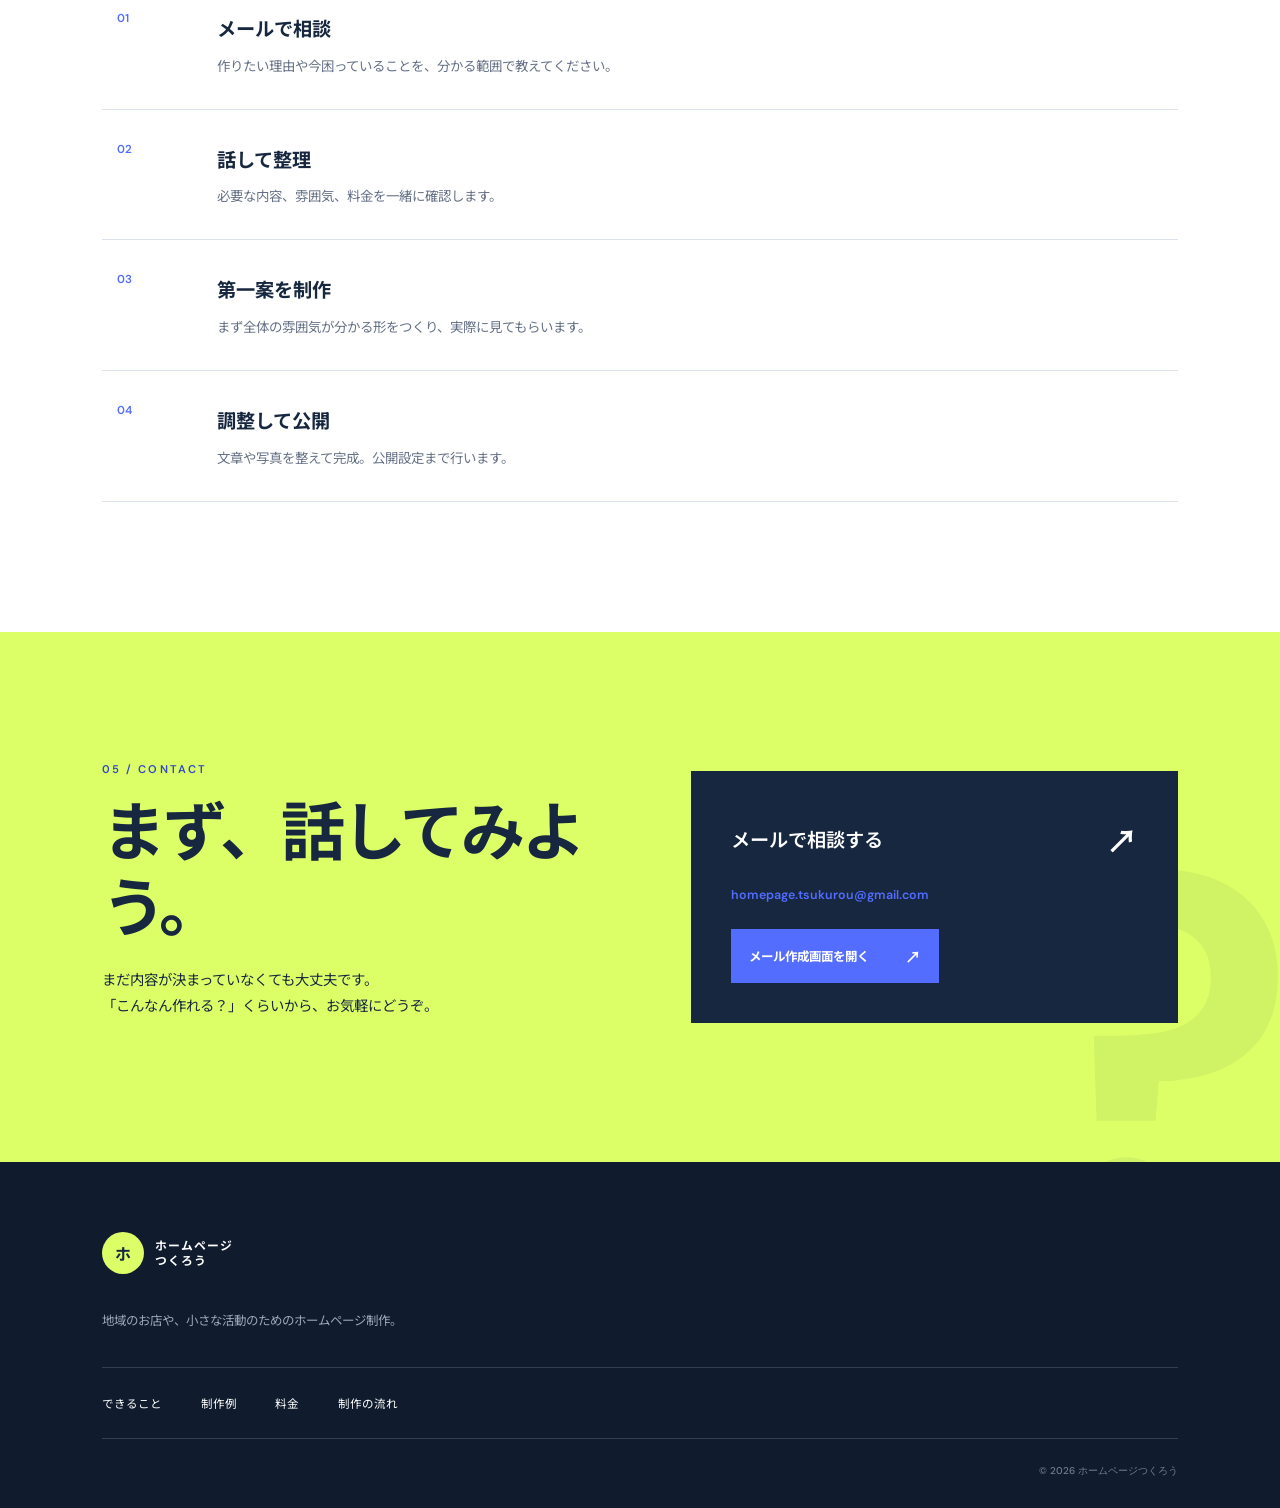
==== commit 1d62bf4c: "Add files via upload" ====
--- a/index.html
+++ b/index.html
@@ -145,7 +145,7 @@
             <li>簡単な不具合対応</li>
             <li>軽い文章・写真変更 年2回程度</li>
           </ul>
-          <small>※独自ドメイン代・有料サービス代は実費です。</small>
+          <small>※各種ドメイン代・有料サービスの利用料は別途かかります。</small>
         </article>
       </div>
       <p class="price-note">商品販売・予約・管理画面・ページ追加などは、内容を聞いて制作前にお見積もりします。</p>
@@ -171,7 +171,9 @@
         <p>まだ内容が決まっていなくても大丈夫です。<br>「こんなん作れる？」くらいから、お気軽にどうぞ。</p>
       </div>
       <a class="contact-button" href="mailto:homepage.tsukurou@gmail.com" aria-label="メールで相談する">
-        <span>メールで相談する</span><strong>↗</strong><small>homepage.tsukurou@gmail.com</small>
+        <span class="contact-title">メールで相談する</span><strong>↗</strong>
+        <small>homepage.tsukurou@gmail.com</small>
+        <span class="contact-action">メール作成画面を開く <i>↗</i></span>
       </a>
     </section>
   </main>
--- a/style.css
+++ b/style.css
@@ -7,7 +7,7 @@
 .work{background:var(--soft)}.work-intro{max-width:620px;margin:0 0 60px auto}.work-card{display:grid;grid-template-columns:1.35fr .65fr;background:#fff}.work-image{min-height:620px;position:relative;overflow:hidden}.work-image img{height:100%;position:absolute;inset:0;object-fit:cover}.work-image a{position:absolute;right:25px;bottom:25px;width:145px;height:145px;display:grid;place-content:center;gap:7px;text-align:center;background:var(--lime);border-radius:50%;font-size:.76rem;font-weight:600}.work-detail{padding:65px 5vw;display:flex;flex-direction:column;justify-content:center}.work-detail>p:first-child{color:var(--blue);font:600 .67rem var(--latin);letter-spacing:.18em}.work-detail h3{margin:12px 0 25px;font-size:clamp(1.8rem,3vw,3rem)}.work-detail>p:nth-of-type(2){color:var(--muted);font-size:.85rem}.work-detail dl{margin:40px 0 0;border-top:1px solid var(--line)}.work-detail dl div{padding:13px 0;display:grid;grid-template-columns:65px 1fr;border-bottom:1px solid var(--line);font-size:.72rem}.work-detail dt{color:var(--muted)}.work-detail dd{margin:0}
 .price{color:#fff;background:var(--blue)}.section-head-light .section-index{color:var(--lime)}.section-head-light>p:last-child{color:rgba(255,255,255,.72)}.price-grid{display:grid;grid-template-columns:1fr 1fr;gap:20px}.price-card{min-height:430px;padding:45px;background:#fff;color:var(--ink)}.price-main{background:var(--ink);color:#fff}.price-card>p{margin:0 0 25px;font-weight:600}.price-card>div{display:flex;align-items:baseline;gap:9px;padding-bottom:28px;border-bottom:1px solid rgba(120,130,150,.3)}.price-card strong{font:600 clamp(3.4rem,6vw,6rem) var(--latin);letter-spacing:-.06em}.price-card div span{font-size:.85rem}.price-card ul{margin:28px 0 0;padding:0;list-style:none}.price-card li{padding:7px 0;font-size:.82rem}.price-card li::before{content:"✓";margin-right:11px;color:var(--blue)}.price-main li::before{color:var(--lime)}.price-card small{display:block;margin-top:25px;color:var(--muted);font-size:.67rem}.price-note{margin:25px 0 0;color:rgba(255,255,255,.72);font-size:.72rem}
 .flow{background:#fff}.flow-list{margin:0;padding:0;list-style:none;border-top:1px solid var(--line)}.flow-list li{padding:32px 15px;display:grid;grid-template-columns:100px 1fr;align-items:start;border-bottom:1px solid var(--line)}.flow-list>li>span{color:var(--blue);font:600 .72rem var(--latin)}.flow-list h3{margin:0 0 7px;font-size:1.2rem}.flow-list p{margin:0;color:var(--muted);font-size:.84rem}
-.contact{position:relative;display:grid;grid-template-columns:1fr 1fr;gap:8vw;align-items:center;background:var(--lime);overflow:hidden}.contact::after{content:"?";position:absolute;right:-.04em;bottom:-.45em;color:rgba(22,39,63,.06);font:700 32rem var(--latin)}.contact-copy{position:relative;z-index:1}.contact-copy .section-index{color:var(--blue-dark)}.contact h2{margin:10px 0 25px;font-size:clamp(2.6rem,5vw,5.5rem);line-height:1.18;letter-spacing:-.05em}.contact-copy>p:last-child{font-size:.9rem}.contact-button{min-height:240px;padding:40px;position:relative;z-index:1;display:grid;grid-template-columns:1fr auto;align-items:center;color:#fff;background:var(--ink)}.contact-button>span{font-size:1.2rem;font-weight:600}.contact-button strong{font-size:2rem}.contact-button small{grid-column:1/-1;align-self:end;color:#aeb8c6;font:500 .72rem var(--latin)}
+.contact{position:relative;display:grid;grid-template-columns:1fr 1fr;gap:8vw;align-items:center;background:var(--lime);overflow:hidden}.contact::after{content:"?";position:absolute;right:-.04em;bottom:-.45em;color:rgba(22,39,63,.06);font:700 32rem var(--latin)}.contact-copy{position:relative;z-index:1}.contact-copy .section-index{color:var(--blue-dark)}.contact h2{margin:10px 0 25px;font-size:clamp(2.6rem,5vw,5.5rem);line-height:1.18;letter-spacing:-.05em}.contact-copy>p:last-child{font-size:.9rem}.contact-button{min-height:240px;padding:40px;position:relative;z-index:1;display:grid;grid-template-columns:1fr auto;gap:18px 30px;align-items:center;color:#fff;background:var(--ink);transition:transform .2s,box-shadow .2s}.contact-button:hover{transform:translateY(-4px);box-shadow:0 18px 40px rgba(22,39,63,.22)}.contact-button>.contact-title{font-size:1.2rem;font-weight:600}.contact-button strong{font-size:2rem}.contact-button small{grid-column:1/-1;color:var(--blue);font:600 .78rem var(--latin)}.contact-button>.contact-action{grid-column:1/-1;width:max-content;margin-top:8px;padding:13px 18px;display:inline-flex;align-items:center;gap:36px;color:#fff;background:var(--blue);font-size:.78rem;font-weight:700}.contact-action i{font-style:normal;font-size:1rem}.contact-button:hover .contact-action{background:var(--blue-dark)}
 .site-footer{padding:70px 8vw 30px;color:#fff;background:#101c2e}.footer-logo .logo-mark{color:var(--ink);background:var(--lime)}.site-footer>p{margin:35px 0;color:#9da8b8;font-size:.78rem}.site-footer>div{padding:25px 0;display:flex;gap:3vw;border-top:1px solid rgba(255,255,255,.15);border-bottom:1px solid rgba(255,255,255,.15);font-size:.72rem}.site-footer>small{margin-top:25px;display:block;color:#707d90;font:500 .62rem var(--latin);text-align:right}.reveal{opacity:0;transform:translateY(25px);transition:.7s ease}.reveal.is-visible{opacity:1;transform:none}
 @media(max-width:900px){.site-header{height:70px}.menu-button{display:block;z-index:22}.menu-button.is-open span:first-child{transform:translateY(4px) rotate(45deg)}.menu-button.is-open span:nth-child(2){transform:translateY(-4px) rotate(-45deg)}.global-nav{position:fixed;inset:0;z-index:21;display:flex;flex-direction:column;justify-content:center;gap:24px;color:#fff;background:var(--ink);font-size:1.05rem;opacity:0;visibility:hidden;transition:.2s}.global-nav.is-open{opacity:1;visibility:visible}.nav-contact{margin-top:12px;background:var(--blue)}.hero{padding:120px 6vw 70px;display:block;background:linear-gradient(#fff 0 54%,#f0f4fb 54%)}.hero-copy{margin:0}.hero h1{font-size:clamp(2.65rem,10.8vw,5rem)}.hero-lead{font-size:.95rem}.hero-showcase{margin:80px 2vw 0}.showcase-browser>img{height:70vh;min-height:480px}.floating-note{right:-2vw;width:120px;height:120px}.section{padding:90px 7vw}.message-copy{grid-template-columns:1fr;gap:35px}.service-grid{grid-template-columns:1fr}.service-card{min-height:280px}.service-card h3{margin-top:55px}.work-card{grid-template-columns:1fr}.work-image{min-height:66vh}.work-detail{padding:55px 7vw}.price-grid{grid-template-columns:1fr}.contact{grid-template-columns:1fr}.contact-button{min-height:200px}.site-footer>div{flex-wrap:wrap;gap:15px 25px}}
 @media(max-width:540px){.logo-mark{width:38px;height:38px}.hero{padding-left:7vw;padding-right:7vw}.hero-actions{display:grid;gap:20px}.button-primary{width:100%}.text-link{width:max-content}.hero-points{grid-template-columns:1fr 1fr}.hero-points li:last-child{grid-column:1/-1}.showcase-browser>img{height:58vh}.showcase-overlay{padding-left:20px}.floating-note{top:-55px}.section{padding:75px 7vw}.service-card{padding:30px 25px}.work-image{min-height:55vh}.work-image a{width:110px;height:110px}.price-card{min-height:0;padding:35px 25px}.price-card strong{font-size:3.2rem}.flow-list li{grid-template-columns:55px 1fr;padding-left:5px;padding-right:5px}.contact-button{padding:30px}.site-footer>div{display:grid}.site-footer>small{text-align:left}}
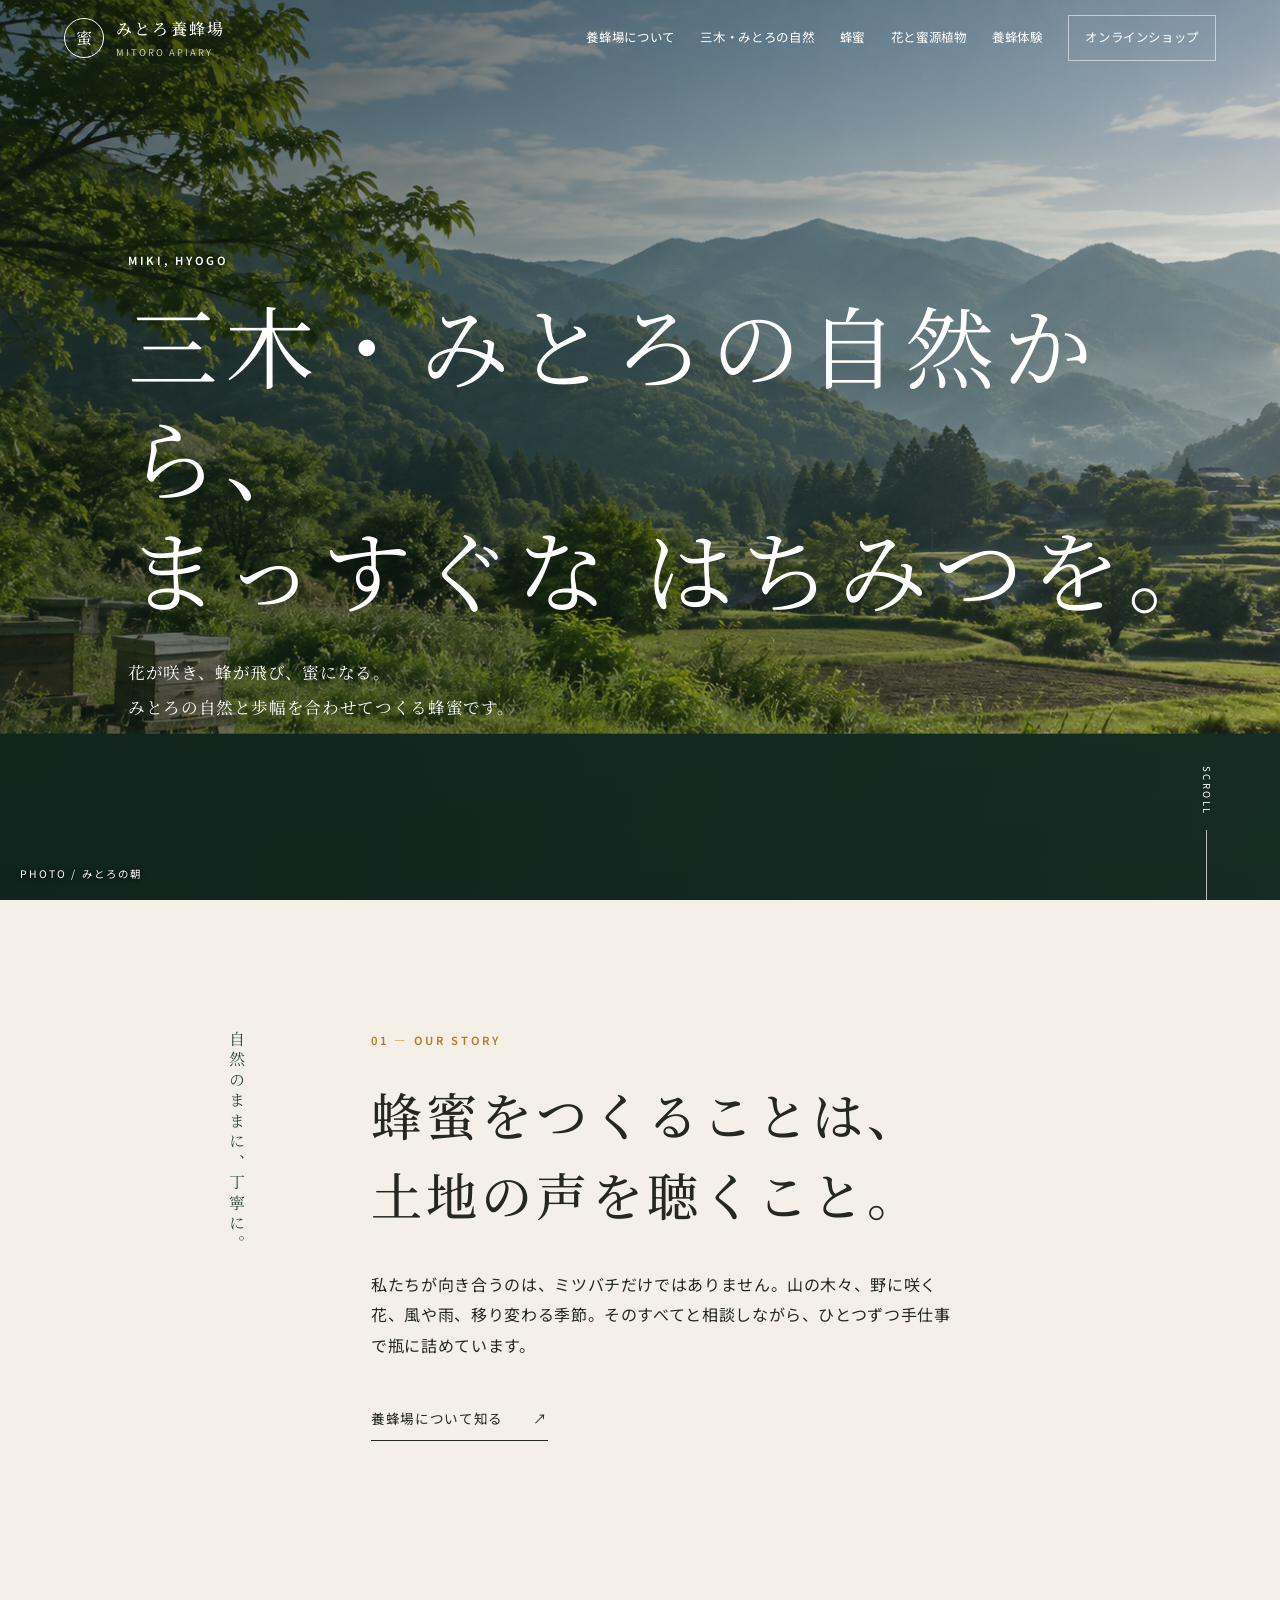
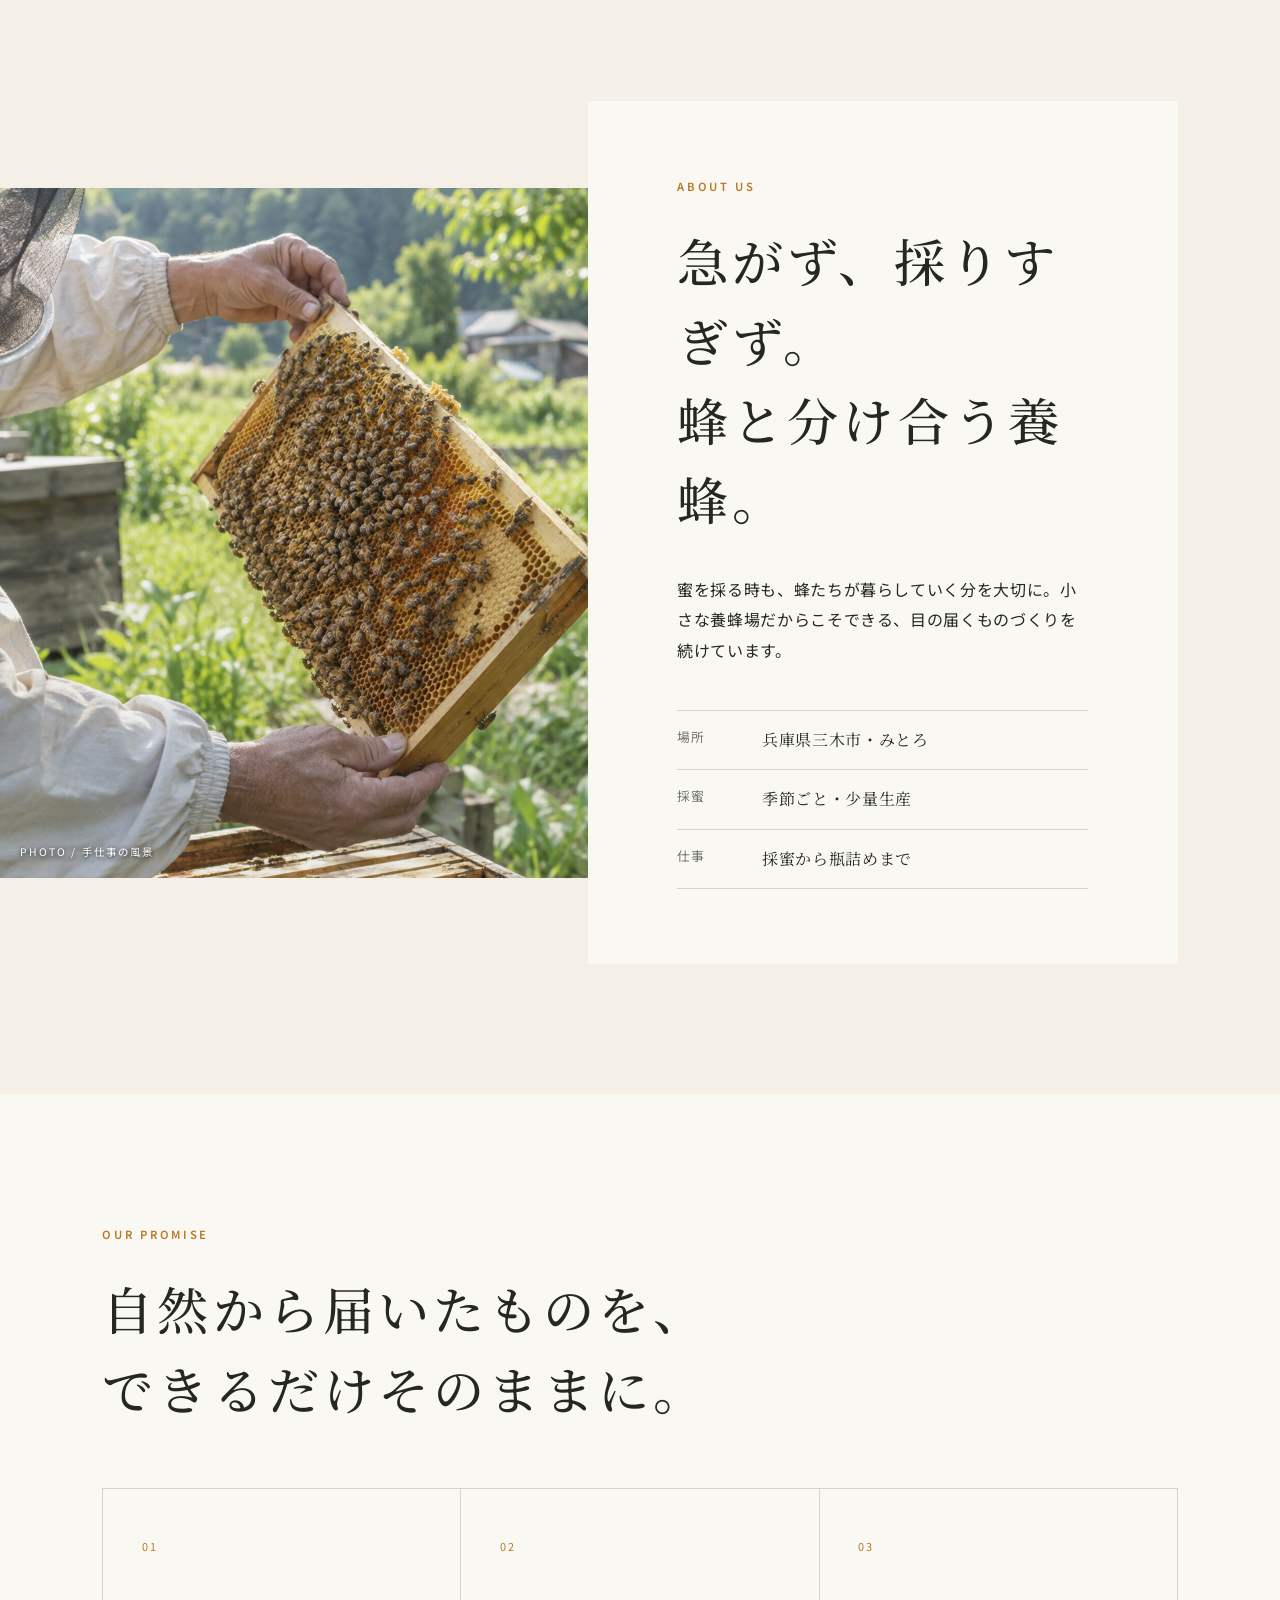
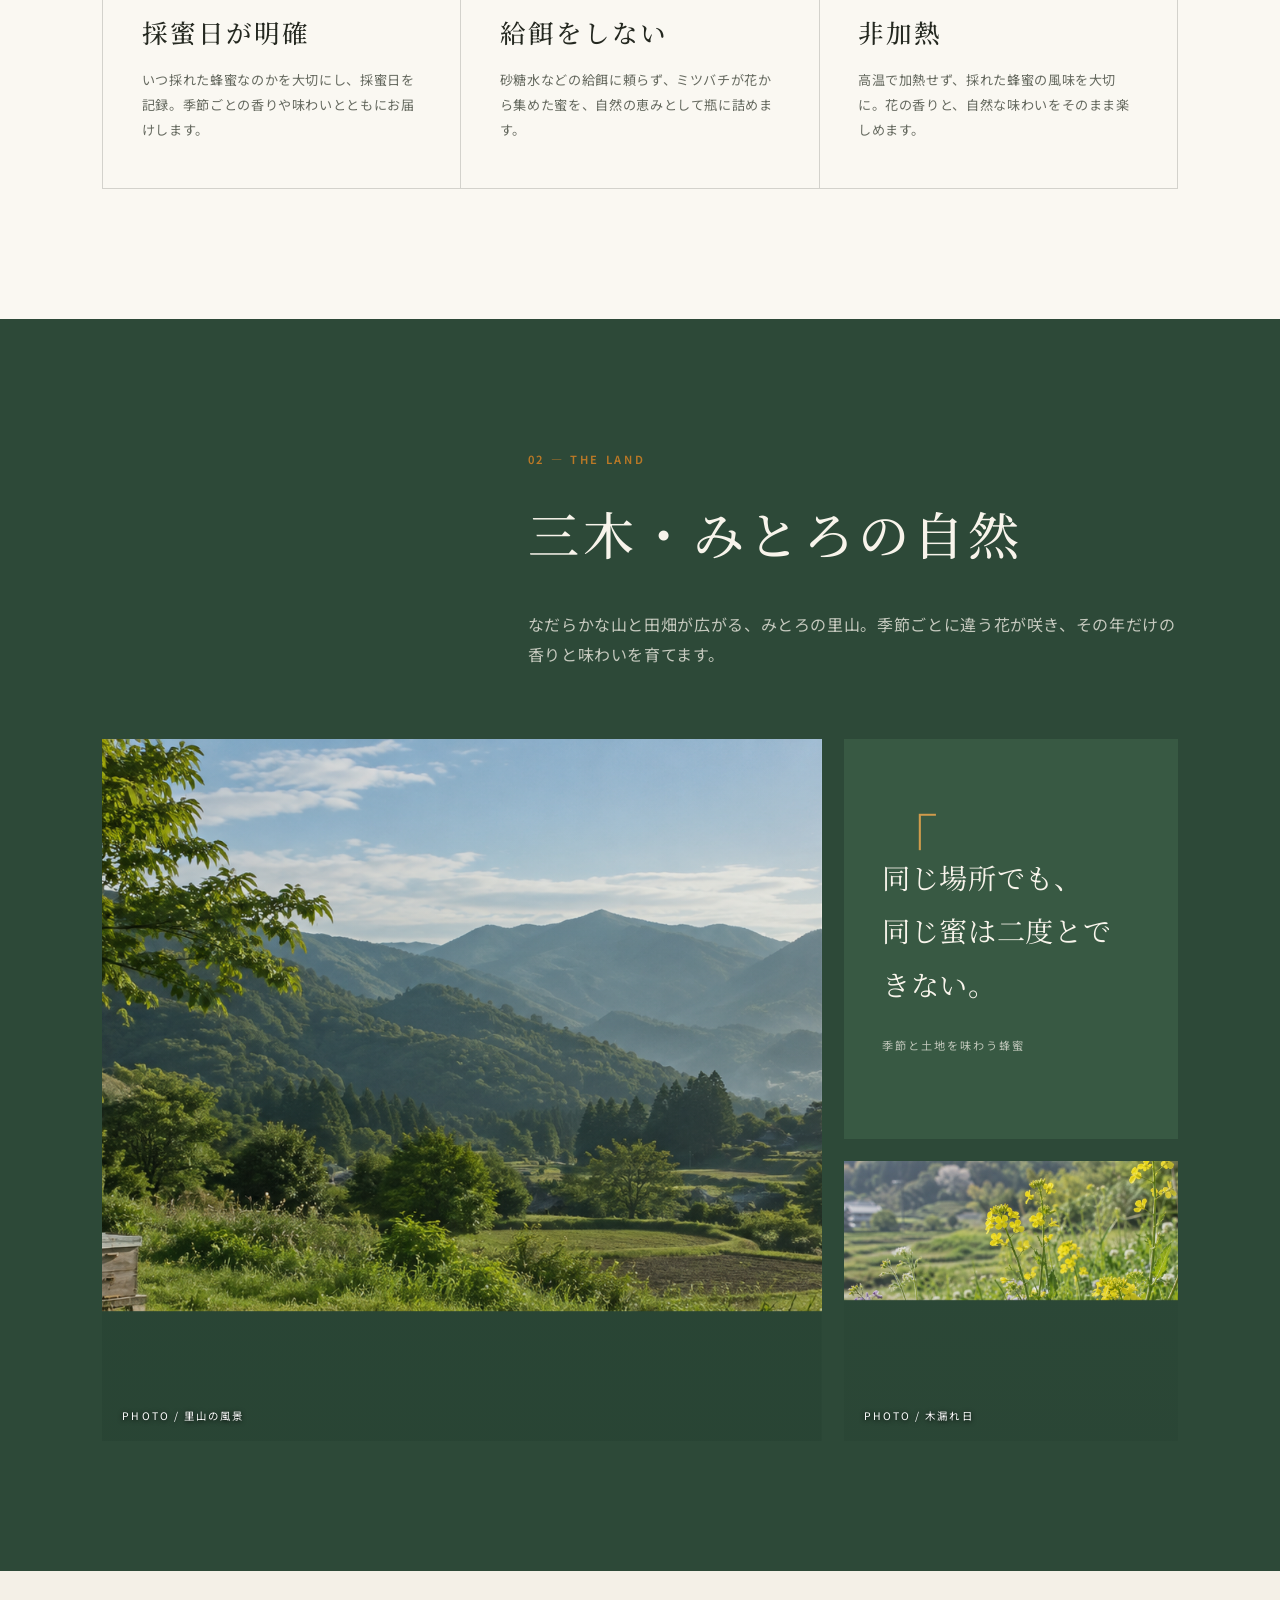
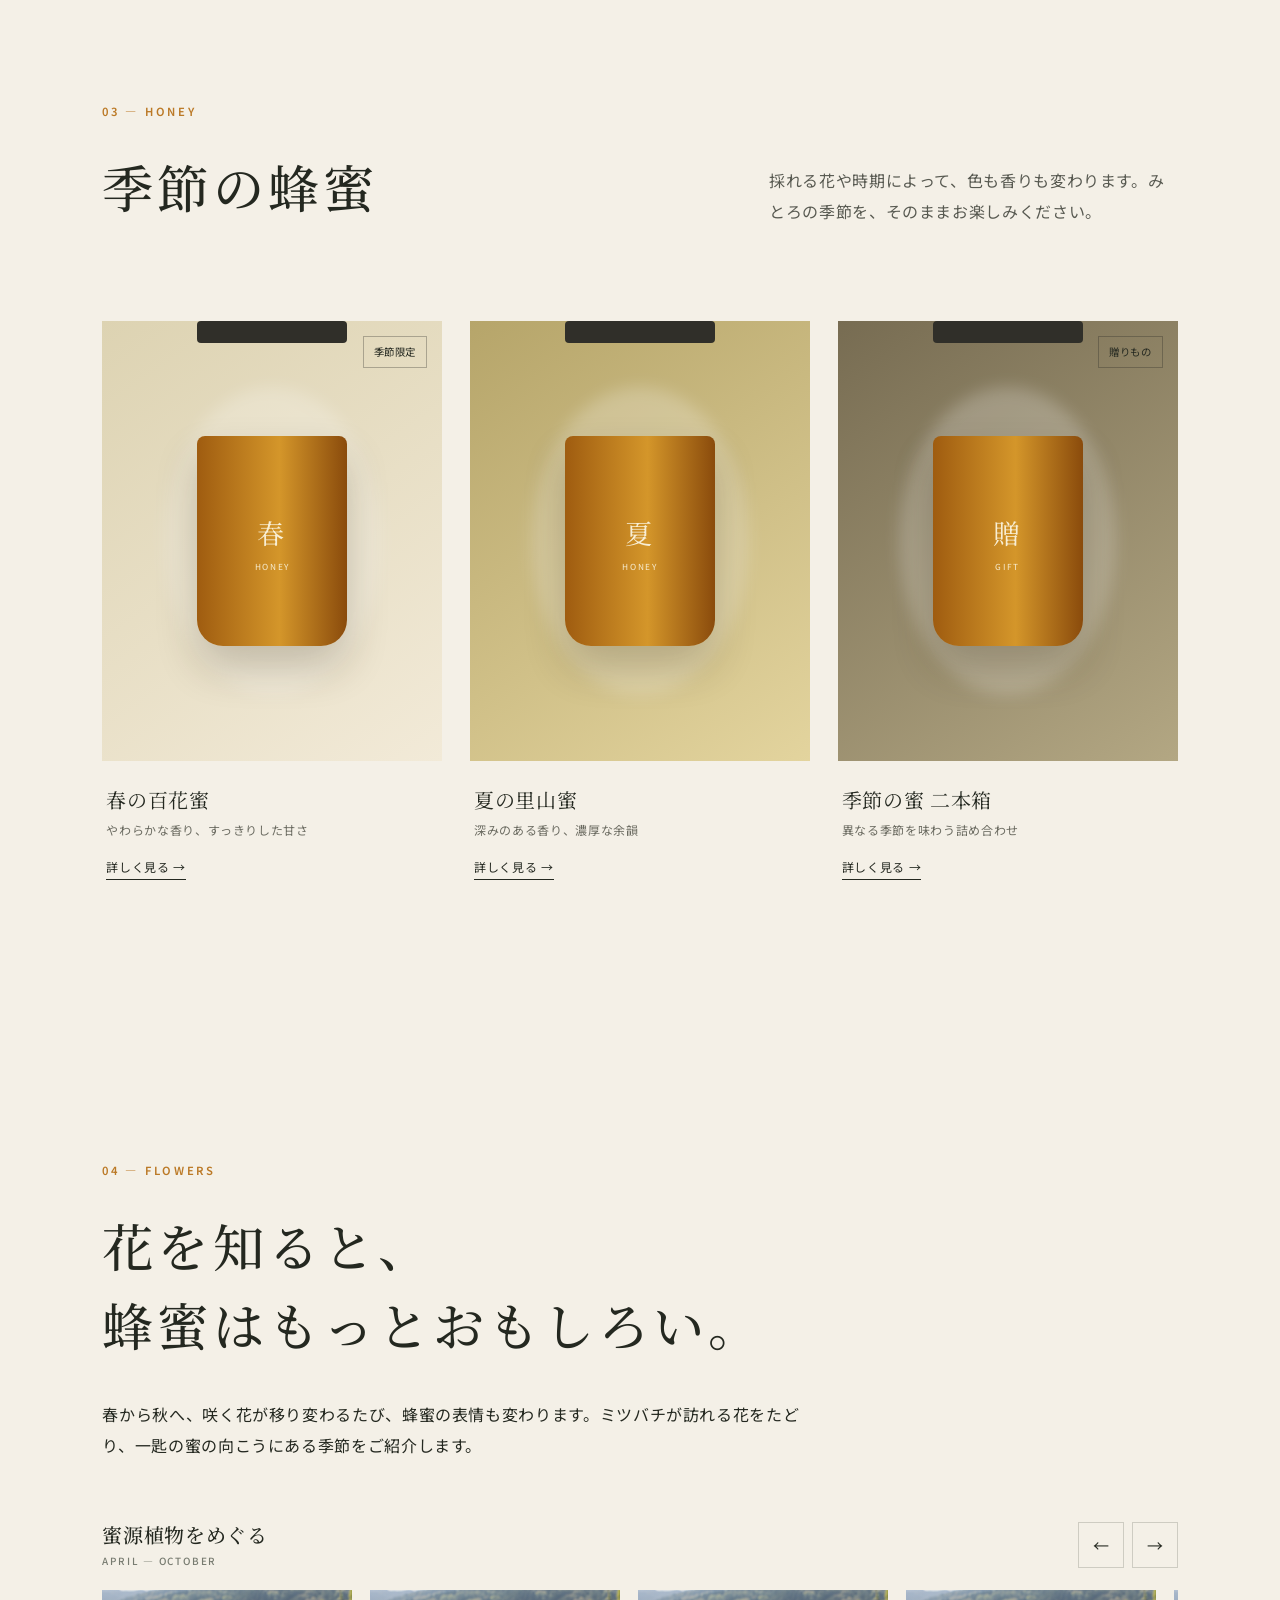
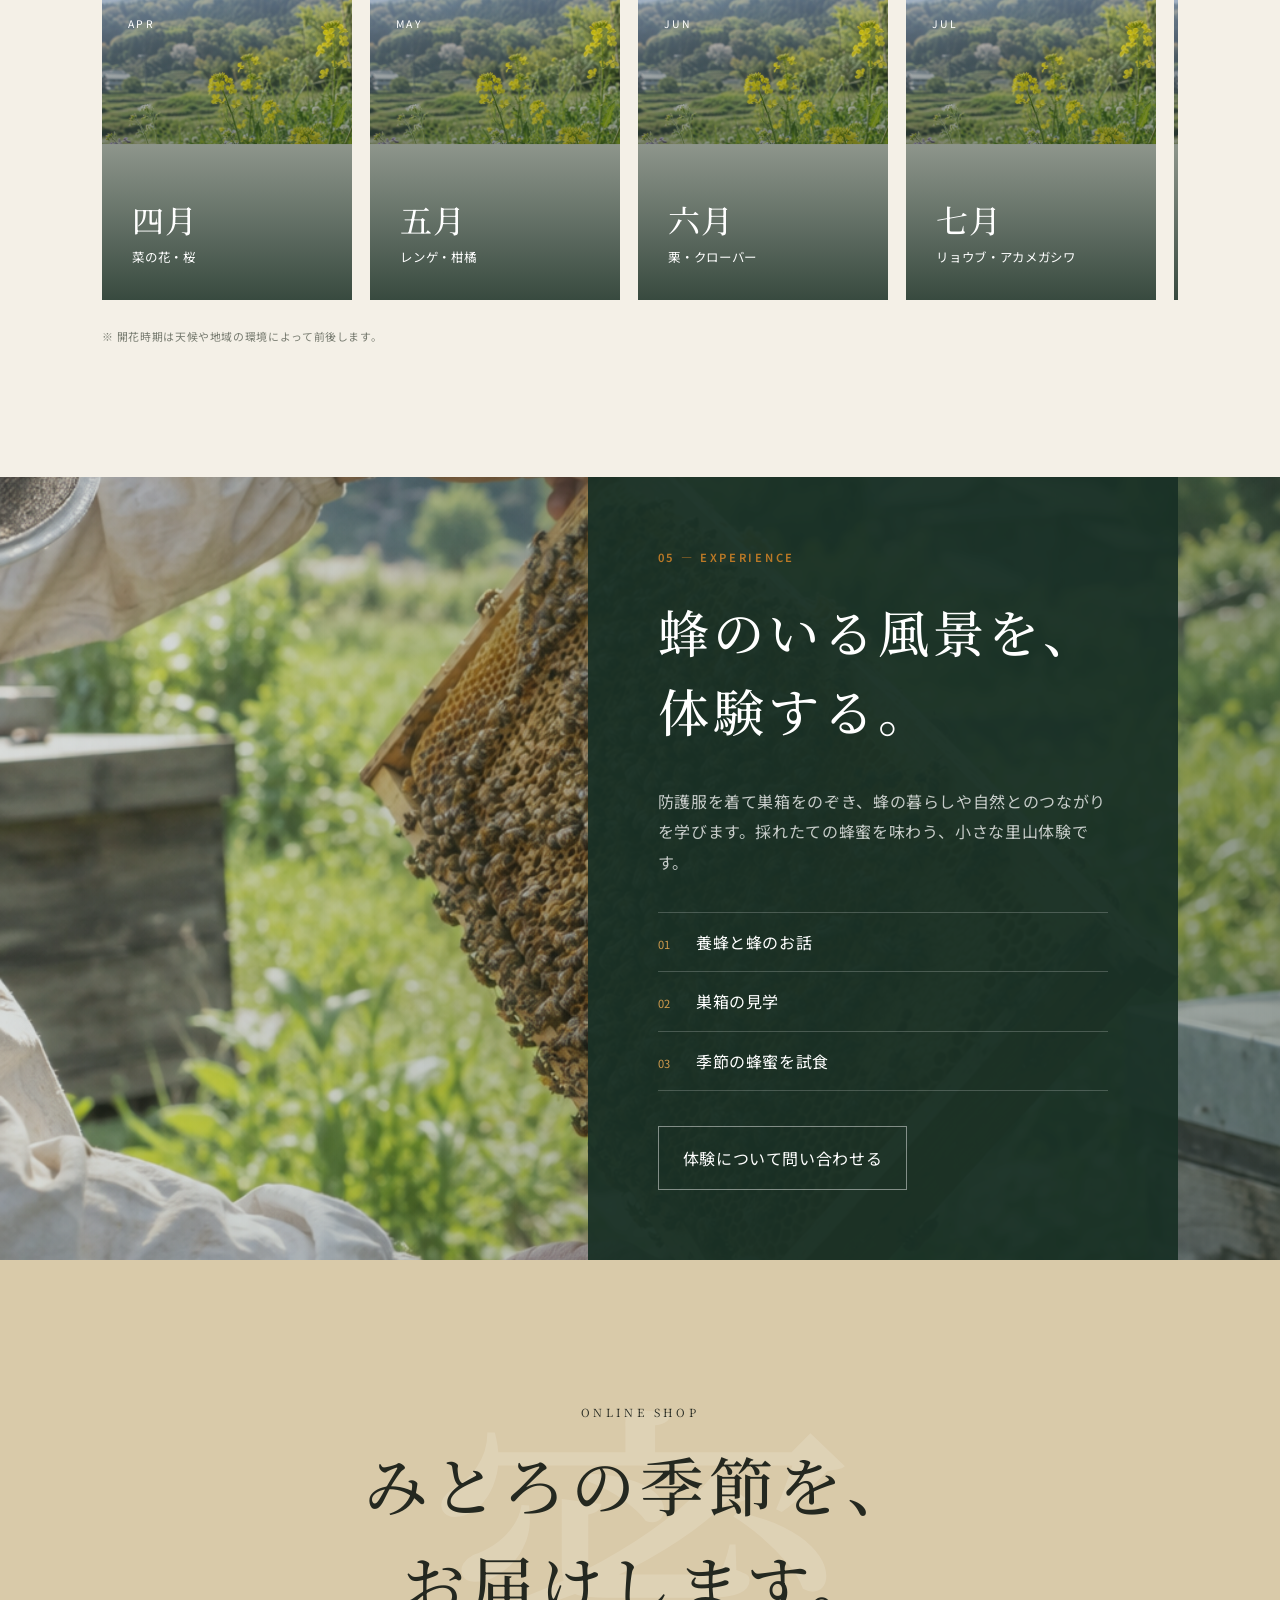
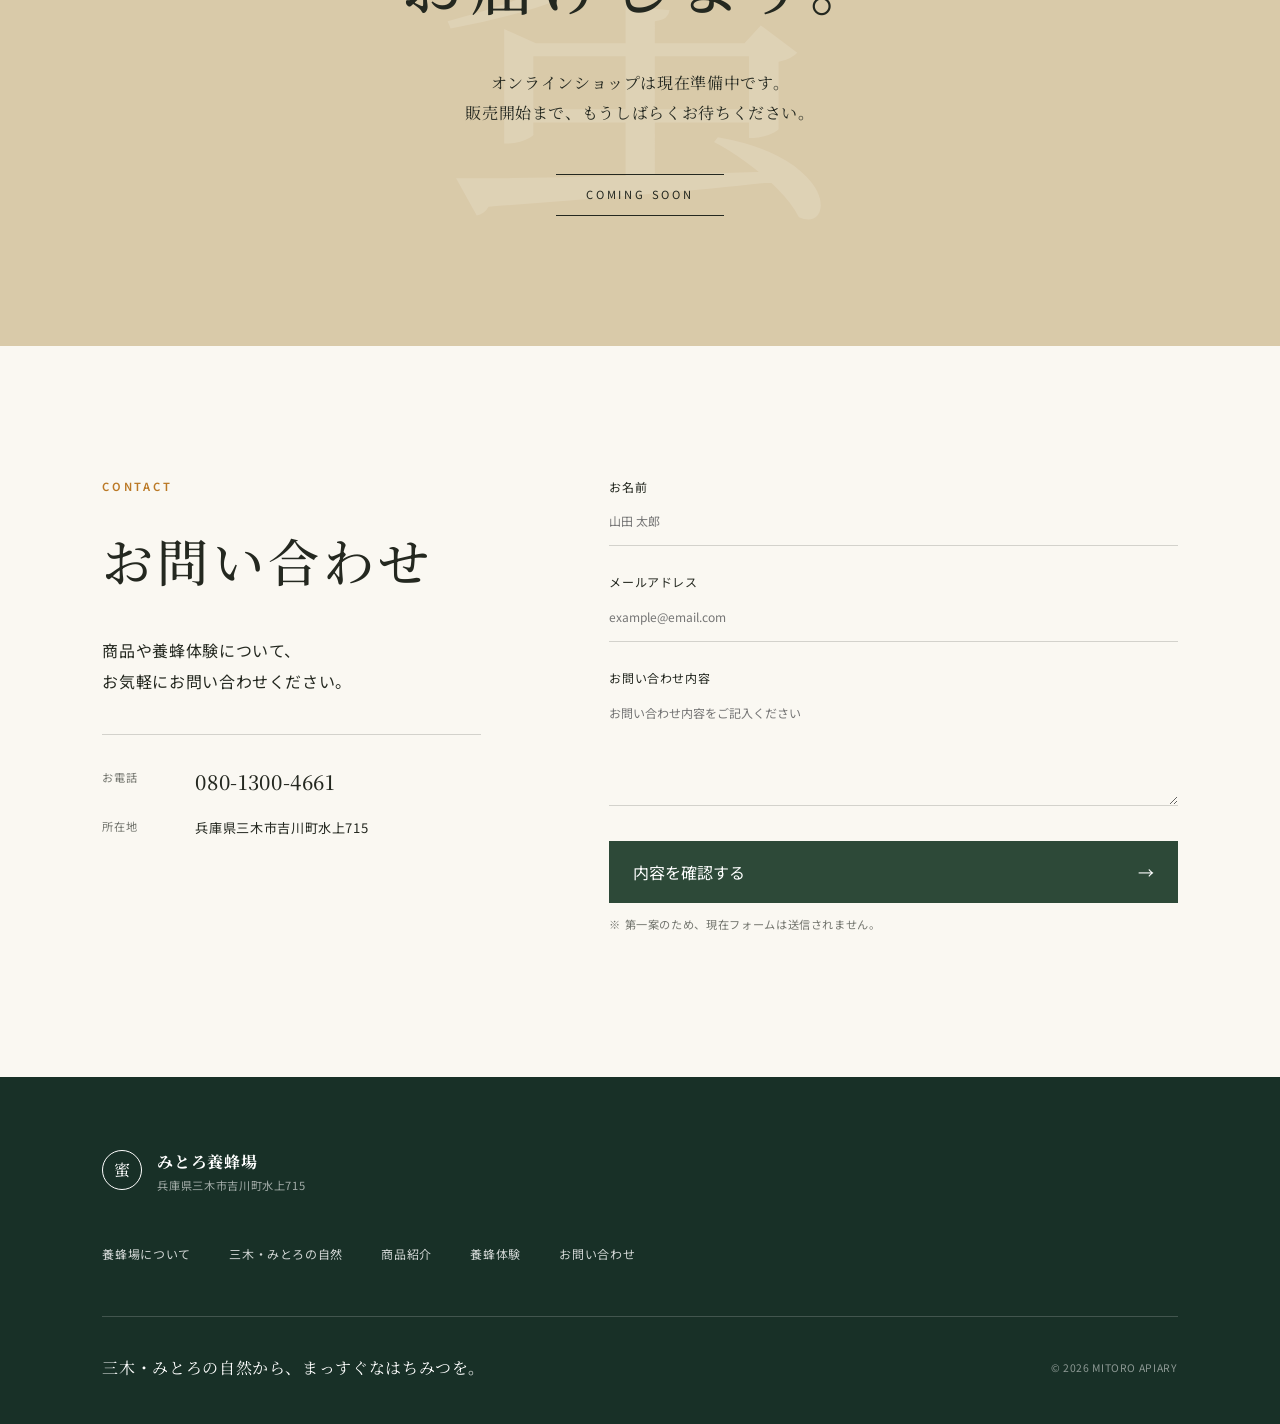
==== commit f1b63a0a: "Add files via upload" ====
--- a/index.html
+++ b/index.html
@@ -3,187 +3,120 @@
 <head>
   <meta charset="UTF-8">
   <meta name="viewport" content="width=device-width, initial-scale=1.0">
-  <meta name="description" content="地域のお店や小さな活動のためのホームページ制作。話を聞きながら、その人らしいサイトを一緒につくります。">
-  <title>ホームページつくろう｜相談から一緒につくるHP制作</title>
+  <meta name="description" content="兵庫県三木市・みとろの自然とともに蜂蜜をつくる、小さな養蜂場の公式サイト。">
+  <title>みとろ養蜂場｜三木・みとろの自然から、まっすぐなはちみつを。</title>
   <link rel="preconnect" href="https://fonts.googleapis.com">
   <link rel="preconnect" href="https://fonts.gstatic.com" crossorigin>
-  <link href="https://fonts.googleapis.com/css2?family=DM+Sans:wght@500;600;700&family=Noto+Sans+JP:wght@400;500;600;700&display=swap" rel="stylesheet">
-  <link rel="icon" type="image/svg+xml" href="data:image/svg+xml,%3Csvg xmlns='http://www.w3.org/2000/svg' viewBox='0 0 64 64'%3E%3Crect width='64' height='64' rx='16' fill='%2316273f'/%3E%3Cpath d='M16 18h32v23H31l-9 7v-7h-6z' fill='%235c7cff'/%3E%3Cpath d='M23 26h18M23 32h12' stroke='white' stroke-width='3' stroke-linecap='round'/%3E%3C/svg%3E">
+  <link href="https://fonts.googleapis.com/css2?family=Noto+Sans+JP:wght@300;400;500;600&family=Noto+Serif+JP:wght@400;500;600&display=swap" rel="stylesheet">
+  <link rel="icon" type="image/svg+xml" href="data:image/svg+xml,%3Csvg xmlns='http://www.w3.org/2000/svg' viewBox='0 0 64 64'%3E%3Crect width='64' height='64' rx='14' fill='%232f4938'/%3E%3Cpath d='M32 12C20 22 17 34 24 43c4 5 12 7 18 1 8-9 2-23-10-32Z' fill='%23c28a36'/%3E%3Cpath d='M23 39c8-1 15-7 19-18' fill='none' stroke='%23f6f1e7' stroke-width='3' stroke-linecap='round'/%3E%3C/svg%3E">
   <link rel="stylesheet" href="style.css">
 </head>
 <body>
-  <a class="skip-link" href="#main">本文へ移動</a>
-  <header class="site-header">
-    <a class="logo" href="#top" aria-label="ホームページつくろう トップへ">
-      <span class="logo-mark">ホ</span>
-      <span>ホームページ<br>つくろう</span>
+  <header class="site-header" id="top">
+    <a class="brand" href="#top" aria-label="みとろ養蜂場 トップへ">
+      <span class="brand-mark" aria-hidden="true">蜜</span>
+      <span><strong>みとろ養蜂場</strong><small>MITORO APIARY</small></span>
     </a>
-    <button class="menu-button" type="button" aria-expanded="false" aria-controls="global-nav">
-      <span></span><span></span><span class="sr-only">メニュー</span>
-    </button>
+    <button class="menu-button" type="button" aria-expanded="false" aria-controls="global-nav"><span></span><span></span><span></span><span class="sr-only">メニュー</span></button>
     <nav class="global-nav" id="global-nav" aria-label="メインメニュー">
-      <a href="#service">できること</a>
-      <a href="#work">制作例</a>
-      <a href="#price">料金</a>
-      <a href="#flow">制作の流れ</a>
-      <a class="nav-contact" href="mailto:homepage.tsukurou@gmail.com">相談してみる <span>↗</span></a>
+      <a href="#about">養蜂場について</a><a href="#nature">三木・みとろの自然</a><a href="#products">蜂蜜</a><a href="#flowers">花と蜜源植物</a><a href="#experience">養蜂体験</a><a class="nav-shop" href="#shop">オンラインショップ</a>
     </nav>
   </header>
 
-  <main id="main">
-    <section class="hero" id="top">
+  <main>
+    <section class="hero" aria-labelledby="hero-title">
+      <div class="hero-photo photo photo-hero" role="img" aria-label="朝の里山と養蜂箱の仮画像"><span class="photo-label">PHOTO / みとろの朝</span></div>
       <div class="hero-copy">
-        <p class="kicker"><span></span> SMALL BUSINESS WEB DESIGN</p>
-        <h1>あなたの仕事を、<br><em>ちゃんと伝わる形</em>に。</h1>
-        <p class="hero-lead">地域のお店、農家、小さな活動のためのホームページ制作。何を載せたらいいか分からないところから、一緒に考えます。</p>
-        <div class="hero-actions">
-          <a class="button button-primary" href="mailto:homepage.tsukurou@gmail.com">まずは相談 <span>↗</span></a>
-          <a class="text-link" href="#work">制作例を見る <span>↓</span></a>
-        </div>
-        <ul class="hero-points" aria-label="サービスの特徴">
-          <li><strong>30,000</strong><span>円〜</span></li>
-          <li><strong>PC / MOBILE</strong><span>どちらも対応</span></li>
-          <li><strong>1 on 1</strong><span>相談から一緒に</span></li>
-        </ul>
+        <p class="eyebrow">MIKI, HYOGO</p>
+        <h1 id="hero-title">三木・みとろの<span class="mobile-break"><br></span>自然から、<br>まっすぐな<span class="mobile-break"><br></span> はちみつを。</h1>
+        <p>花が咲き、蜂が飛び、蜜になる。<br>みとろの自然と歩幅を合わせてつくる蜂蜜です。</p>
       </div>
-
-      <div class="hero-showcase" aria-label="制作例 みとろ養蜂場">
-        <div class="showcase-browser">
-          <div class="browser-bar"><i></i><i></i><i></i><span>mitolo apiary</span></div>
-          <img src="images/mitolo-hero.png" alt="緑豊かな里山を使用した、みとろ養蜂場ホームページのメインビジュアル">
-          <div class="showcase-overlay">
-            <small>WORK 01</small>
-            <strong>みとろ養蜂場</strong>
-            <span>企画・デザイン・制作</span>
-          </div>
-        </div>
-        <div class="floating-note">あなたらしさを、<br>一緒に見つける。</div>
-      </div>
-      <div class="hero-number" aria-hidden="true">01</div>
+      <a class="scroll-guide" href="#intro"><span>SCROLL</span><i></i></a>
     </section>
 
-    <section class="message section">
-      <p class="section-label">はじめてでも、大丈夫です。</p>
-      <div class="message-copy reveal">
-        <h2>「ホームページ欲しいけど、<br>何から話せばええんやろ？」</h2>
-        <div>
-          <p>そんな状態からで大丈夫です。むずかしい言葉や、完成した企画書はいりません。</p>
-          <p>どんな仕事をしていて、誰に知ってほしいのか。話を聞きながら、必要なページや言葉を一緒に整理していきます。</p>
-        </div>
+    <section class="intro section" id="intro">
+      <p class="vertical-note">自然のままに、丁寧に。</p>
+      <div class="intro-copy reveal">
+        <p class="section-number">01 — OUR STORY</p>
+        <h2>蜂蜜をつくることは、<br>土地の声を聴くこと。</h2>
+        <p>私たちが向き合うのは、ミツバチだけではありません。山の木々、野に咲く花、風や雨、移り変わる季節。そのすべてと相談しながら、ひとつずつ手仕事で瓶に詰めています。</p>
+        <a class="text-link" href="#about">養蜂場について知る <span>↗</span></a>
       </div>
     </section>
 
-    <section class="service section" id="service">
-      <div class="section-head reveal">
-        <p class="section-index">01 / SERVICE</p>
-        <h2>できること</h2>
-        <p>小さく始めて、必要になったら育てられる。今の仕事にちょうどいいホームページをつくります。</p>
-      </div>
-      <div class="service-grid">
-        <article class="service-card reveal">
-          <span>01</span><h3>考える</h3>
-          <p>載せたい内容が決まっていなくても大丈夫。お話を聞きながら、魅力と必要な情報を整理します。</p>
-        </article>
-        <article class="service-card reveal">
-          <span>02</span><h3>デザインする</h3>
-          <p>業種や雰囲気に合わせて、その人らしさが伝わる見た目へ。スマートフォンにも対応します。</p>
-        </article>
-        <article class="service-card reveal">
-          <span>03</span><h3>公開する</h3>
-          <p>完成後の公開設定まで対応します。難しい操作はできるだけ減らし、あとから育てやすい形にします。</p>
-        </article>
+    <section class="story-split section" id="about">
+      <div class="photo photo-beekeeper reveal" role="img" aria-label="蜂の巣箱を手入れする養蜂家の仮画像"><span class="photo-label">PHOTO / 手仕事の風景</span></div>
+      <div class="story-card reveal">
+        <p class="section-number">ABOUT US</p><h2>急がず、採りすぎず。<br>蜂と分け合う養蜂。</h2>
+        <p>蜜を採る時も、蜂たちが暮らしていく分を大切に。小さな養蜂場だからこそできる、目の届くものづくりを続けています。</p>
+        <dl class="facts"><div><dt>場所</dt><dd>兵庫県三木市・みとろ</dd></div><div><dt>採蜜</dt><dd>季節ごと・少量生産</dd></div><div><dt>仕事</dt><dd>採蜜から瓶詰めまで</dd></div></dl>
       </div>
     </section>
 
-    <section class="work section" id="work">
-      <div class="work-intro reveal">
-        <p class="section-index">02 / WORK</p>
-        <h2>制作例</h2>
-        <p>見た目を整えるだけではなく、その場所の空気まで伝わることを大切にしています。</p>
+    <section class="quality section" aria-labelledby="quality-title">
+      <div class="quality-heading reveal">
+        <p class="section-number">OUR PROMISE</p>
+        <h2 id="quality-title">自然から届いたものを、<br>できるだけそのままに。</h2>
       </div>
-      <article class="work-card reveal">
-        <div class="work-image">
-          <img src="images/mitolo-work.png" alt="養蜂家が巣枠を確認する、みとろ養蜂場サイトのビジュアル">
-          <a href="https://mitolo-apiary.shoguo333.workers.dev" target="_blank" rel="noopener">サイトを見る <span>↗</span></a>
-        </div>
-        <div class="work-detail">
-          <p>MITORO APIARY</p>
-          <h3>みとろ養蜂場</h3>
-          <p>兵庫県三木市・みとろの里山で営む養蜂場。自然、手仕事、蜂蜜の上質さが静かに伝わるサイトを制作しました。</p>
-          <dl>
-            <div><dt>担当</dt><dd>構成・デザイン・制作</dd></div>
-            <div><dt>対応</dt><dd>PC・スマートフォン</dd></div>
-            <div><dt>公開</dt><dd>GitHub・Cloudflare</dd></div>
-          </dl>
-        </div>
-      </article>
+      <div class="quality-grid">
+        <article class="quality-card reveal"><span>01</span><h3>採蜜日が明確</h3><p>いつ採れた蜂蜜なのかを大切にし、採蜜日を記録。季節ごとの香りや味わいとともにお届けします。</p></article>
+        <article class="quality-card reveal"><span>02</span><h3>給餌をしない</h3><p>砂糖水などの給餌に頼らず、ミツバチが花から集めた蜜を、自然の恵みとして瓶に詰めます。</p></article>
+        <article class="quality-card reveal"><span>03</span><h3>非加熱</h3><p>高温で加熱せず、採れた蜂蜜の風味を大切に。花の香りと、自然な味わいをそのまま楽しめます。</p></article>
+      </div>
     </section>
 
-    <section class="price section" id="price">
-      <div class="section-head section-head-light reveal">
-        <p class="section-index">03 / PRICE</p>
-        <h2>料金</h2>
-        <p>最初に内容と金額を確認してから制作します。分からないまま料金が増えることはありません。</p>
+    <section class="nature section" id="nature">
+      <div class="section-heading reveal"><p class="section-number">02 — THE LAND</p><h2>三木・みとろの自然</h2><p>なだらかな山と田畑が広がる、みとろの里山。季節ごとに違う花が咲き、その年だけの香りと味わいを育てます。</p></div>
+      <div class="nature-grid">
+        <div class="photo photo-field reveal" role="img" aria-label="みとろの田園風景の仮画像"><span class="photo-label">PHOTO / 里山の風景</span></div>
+        <blockquote class="reveal"><span>「</span>同じ場所でも、<br>同じ蜜は二度とできない。<small>季節と土地を味わう蜂蜜</small></blockquote>
+        <div class="photo photo-light reveal" role="img" aria-label="木漏れ日と草花の仮画像"><span class="photo-label">PHOTO / 木漏れ日</span></div>
       </div>
-      <div class="price-grid">
-        <article class="price-card price-main reveal">
-          <p>ホームページ制作</p>
-          <div><strong>30,000</strong><span>円〜</span></div>
-          <ul>
-            <li>1ページ型ホームページ</li>
-            <li>スマートフォン対応</li>
-            <li>文章・写真の配置</li>
-            <li>公開設定まで対応</li>
-            <li>公開前の修正2回まで</li>
-          </ul>
-        </article>
-        <article class="price-card reveal">
-          <p>維持管理</p>
-          <div><strong>10,000</strong><span>円 / 年</span></div>
-          <ul>
-            <li>表示状態の確認</li>
-            <li>簡単な不具合対応</li>
-            <li>軽い文章・写真変更 年2回程度</li>
-          </ul>
-          <small>※各種ドメイン代・有料サービスの利用料は別途かかります。</small>
-        </article>
-      </div>
-      <p class="price-note">商品販売・予約・管理画面・ページ追加などは、内容を聞いて制作前にお見積もりします。</p>
     </section>
 
-    <section class="flow section" id="flow">
-      <div class="section-head reveal">
-        <p class="section-index">04 / FLOW</p>
-        <h2>制作の流れ</h2>
+    <section class="products section" id="products">
+      <div class="section-heading section-heading-row reveal"><div><p class="section-number">03 — HONEY</p><h2>季節の蜂蜜</h2></div><p>採れる花や時期によって、色も香りも変わります。みとろの季節を、そのままお楽しみください。</p></div>
+      <div class="product-grid">
+        <article class="product-card reveal"><div class="product-image product-spring"><span class="jar">春<br><small>HONEY</small></span><span class="status">季節限定</span></div><div class="product-info"><p>春の百花蜜</p><span>やわらかな香り、すっきりした甘さ</span><a href="#shop" aria-label="春の百花蜜の詳細を見る">詳しく見る →</a></div></article>
+        <article class="product-card reveal"><div class="product-image product-summer"><span class="jar">夏<br><small>HONEY</small></span></div><div class="product-info"><p>夏の里山蜜</p><span>深みのある香り、濃厚な余韻</span><a href="#shop" aria-label="夏の里山蜜の詳細を見る">詳しく見る →</a></div></article>
+        <article class="product-card reveal"><div class="product-image product-gift"><span class="jar">贈<br><small>GIFT</small></span><span class="status">贈りもの</span></div><div class="product-info"><p>季節の蜜 二本箱</p><span>異なる季節を味わう詰め合わせ</span><a href="#shop" aria-label="季節の蜜 二本箱の詳細を見る">詳しく見る →</a></div></article>
       </div>
-      <ol class="flow-list">
-        <li class="reveal"><span>01</span><div><h3>メールで相談</h3><p>作りたい理由や今困っていることを、分かる範囲で教えてください。</p></div></li>
-        <li class="reveal"><span>02</span><div><h3>話して整理</h3><p>必要な内容、雰囲気、料金を一緒に確認します。</p></div></li>
-        <li class="reveal"><span>03</span><div><h3>第一案を制作</h3><p>まず全体の雰囲気が分かる形をつくり、実際に見てもらいます。</p></div></li>
-        <li class="reveal"><span>04</span><div><h3>調整して公開</h3><p>文章や写真を整えて完成。公開設定まで行います。</p></div></li>
-      </ol>
+    </section>
+
+    <section class="flowers section" id="flowers">
+      <div class="flowers-copy reveal"><p class="section-number">04 — FLOWERS</p><h2>花を知ると、<br>蜂蜜はもっとおもしろい。</h2><p>春から秋へ、咲く花が移り変わるたび、蜂蜜の表情も変わります。ミツバチが訪れる花をたどり、一匙の蜜の向こうにある季節をご紹介します。</p></div>
+      <div class="nectar-slider reveal" aria-label="4月から10月の蜜源植物">
+        <div class="slider-head"><p>蜜源植物をめぐる<small>APRIL — OCTOBER</small></p><div class="slider-controls"><button type="button" class="slider-button slider-prev" aria-label="前の月を見る">←</button><button type="button" class="slider-button slider-next" aria-label="次の月を見る">→</button></div></div>
+        <div class="nectar-track" tabindex="0">
+          <article class="nectar-card"><span>APR</span><strong>四月</strong><p>菜の花・桜</p></article>
+          <article class="nectar-card"><span>MAY</span><strong>五月</strong><p>レンゲ・柑橘</p></article>
+          <article class="nectar-card"><span>JUN</span><strong>六月</strong><p>栗・クローバー</p></article>
+          <article class="nectar-card"><span>JUL</span><strong>七月</strong><p>リョウブ・アカメガシワ</p></article>
+          <article class="nectar-card"><span>AUG</span><strong>八月</strong><p>サルスベリ・ヒマワリ</p></article>
+          <article class="nectar-card"><span>SEP</span><strong>九月</strong><p>萩・そば</p></article>
+          <article class="nectar-card"><span>OCT</span><strong>十月</strong><p>セイタカアワダチソウ・コスモス</p></article>
+        </div>
+        <p class="nectar-note">※ 開花時期は天候や地域の環境によって前後します。</p>
+      </div>
+    </section>
+
+    <section class="experience section" id="experience">
+      <div class="photo photo-experience" role="img" aria-label="養蜂体験の参加者の仮画像"></div>
+      <div class="experience-panel reveal"><p class="section-number">05 — EXPERIENCE</p><h2>蜂のいる風景を、<br>体験する。</h2><p>防護服を着て巣箱をのぞき、蜂の暮らしや自然とのつながりを学びます。採れたての蜂蜜を味わう、小さな里山体験です。</p><ol><li><span>01</span>養蜂と蜂のお話</li><li><span>02</span>巣箱の見学</li><li><span>03</span>季節の蜂蜜を試食</li></ol><a class="button button-light" href="#contact">体験について問い合わせる</a></div>
+    </section>
+
+    <section class="shop section" id="shop">
+      <p class="shop-kicker">ONLINE SHOP</p><h2>みとろの季節を、<br>お届けします。</h2><p>オンラインショップは現在準備中です。<br>販売開始まで、もうしばらくお待ちください。</p><span class="coming-soon">COMING SOON</span>
     </section>
 
     <section class="contact section" id="contact">
-      <div class="contact-copy reveal">
-        <p class="section-index">05 / CONTACT</p>
-        <h2>まず、話してみよう。</h2>
-        <p>まだ内容が決まっていなくても大丈夫です。<br>「こんなん作れる？」くらいから、お気軽にどうぞ。</p>
-      </div>
-      <a class="contact-button" href="mailto:homepage.tsukurou@gmail.com" aria-label="メールで相談する">
-        <span class="contact-title">メールで相談する</span><strong>↗</strong>
-        <small>homepage.tsukurou@gmail.com</small>
-        <span class="contact-action">メール作成画面を開く <i>↗</i></span>
-      </a>
+      <div class="contact-title reveal"><p class="section-number">CONTACT</p><h2>お問い合わせ</h2><p>商品や養蜂体験について、<br>お気軽にお問い合わせください。</p><address class="contact-details"><a href="tel:08013004661"><small>お電話</small><strong>080-1300-4661</strong></a><p><small>所在地</small><span>兵庫県三木市吉川町水上715</span></p></address></div>
+      <form class="contact-form reveal" action="#" method="post">
+        <label>お名前<input type="text" name="name" placeholder="山田 太郎"></label><label>メールアドレス<input type="email" name="email" placeholder="example@email.com"></label><label>お問い合わせ内容<textarea name="message" rows="4" placeholder="お問い合わせ内容をご記入ください"></textarea></label><button class="button" type="submit">内容を確認する <span>→</span></button><p class="form-note">※ 第一案のため、現在フォームは送信されません。</p>
+      </form>
     </section>
   </main>
-
-  <footer class="site-footer">
-    <a class="logo footer-logo" href="#top"><span class="logo-mark">ホ</span><span>ホームページ<br>つくろう</span></a>
-    <p>地域のお店や、小さな活動のためのホームページ制作。</p>
-    <div><a href="#service">できること</a><a href="#work">制作例</a><a href="#price">料金</a><a href="#flow">制作の流れ</a></div>
-    <small>© <span id="year"></span> ホームページつくろう</small>
-  </footer>
+  <footer class="site-footer"><div class="footer-brand"><span class="brand-mark">蜜</span><div><strong>みとろ養蜂場</strong><small>兵庫県三木市吉川町水上715</small></div></div><nav><a href="#about">養蜂場について</a><a href="#nature">三木・みとろの自然</a><a href="#products">商品紹介</a><a href="#experience">養蜂体験</a><a href="#contact">お問い合わせ</a></nav><div class="footer-bottom"><p>三木・みとろの自然から、まっすぐなはちみつを。</p><small>© <span id="year"></span> MITORO APIARY</small></div></footer>
   <script src="script.js"></script>
 </body>
 </html>
--- a/style.css
+++ b/style.css
@@ -1,16 +1,241 @@
-:root{--white:#fff;--soft:#f3f6fb;--ink:#16273f;--muted:#667186;--blue:#526dff;--blue-dark:#3349c5;--lime:#dcff68;--line:#dbe1eb;--sans:"Noto Sans JP",sans-serif;--latin:"DM Sans",sans-serif}
-*{box-sizing:border-box}html{scroll-behavior:smooth}body{margin:0;color:var(--ink);background:var(--white);font-family:var(--sans);font-size:16px;line-height:1.8}a{color:inherit;text-decoration:none}img{display:block;width:100%;height:auto}button{font:inherit}.sr-only{position:absolute;width:1px;height:1px;padding:0;margin:-1px;overflow:hidden;clip:rect(0,0,0,0);white-space:nowrap;border:0}.skip-link{position:fixed;z-index:1000;top:8px;left:8px;padding:8px 14px;background:#fff;transform:translateY(-150%)}.skip-link:focus{transform:none}
-.site-header{height:86px;padding:0 4.5vw;display:flex;align-items:center;justify-content:space-between;position:absolute;inset:0 0 auto;z-index:20}.logo{display:flex;align-items:center;gap:11px;font-size:.74rem;font-weight:700;line-height:1.25;letter-spacing:.08em}.logo-mark{width:42px;height:42px;display:grid;place-items:center;color:#fff;background:var(--ink);border-radius:50%;font-size:1rem}.global-nav{display:flex;align-items:center;gap:2.2vw;font-size:.78rem;font-weight:600}.global-nav>a:not(.nav-contact){position:relative}.global-nav>a:not(.nav-contact)::after{content:"";position:absolute;left:0;right:100%;bottom:-6px;height:2px;background:var(--blue);transition:.25s}.global-nav>a:hover::after{right:0}.nav-contact{padding:12px 17px;color:#fff;background:var(--ink);display:flex;gap:22px}.menu-button{display:none;border:0;background:none;padding:10px}.menu-button>span:not(.sr-only){width:25px;height:2px;display:block;margin:6px;background:currentColor;transition:.2s}
-.hero{min-height:760px;padding:145px 4.5vw 80px;position:relative;display:grid;grid-template-columns:minmax(0,.9fr) minmax(420px,1.1fr);gap:7vw;align-items:center;overflow:hidden;background:linear-gradient(105deg,#fff 0 54%,#f0f4fb 54%)}.hero::before{content:"";width:320px;height:320px;position:absolute;left:-170px;top:170px;border:1px solid #ccd5e3;border-radius:50%}.hero-copy{position:relative;z-index:2;max-width:700px;margin-left:4vw}.kicker,.section-index{font:600 .7rem var(--latin);letter-spacing:.18em}.kicker{display:flex;align-items:center;gap:10px;color:var(--blue)}.kicker span{width:30px;height:2px;background:currentColor}.hero h1{margin:25px 0 30px;font-size:clamp(3rem,5.5vw,6.2rem);line-height:1.18;letter-spacing:-.045em}.hero h1 em{position:relative;color:var(--blue);font-style:normal;white-space:nowrap}.hero h1 em::after{content:"";position:absolute;z-index:-1;left:-.04em;right:-.04em;bottom:.08em;height:.22em;background:var(--lime);transform:rotate(-1deg)}.hero-lead{max-width:610px;color:var(--muted);font-size:1.05rem}.hero-actions{margin-top:38px;display:flex;align-items:center;gap:32px}.button{min-height:54px;padding:13px 21px;display:inline-flex;align-items:center;justify-content:space-between;gap:36px;font-size:.84rem;font-weight:600}.button-primary{color:#fff;background:var(--blue);box-shadow:0 12px 30px rgba(82,109,255,.2)}.button-primary:hover{background:var(--blue-dark)}.text-link{display:flex;gap:25px;font-size:.8rem;font-weight:600;border-bottom:1px solid}.hero-points{margin:58px 0 0;padding:25px 0 0;display:grid;grid-template-columns:repeat(3,1fr);gap:18px;border-top:1px solid var(--line);list-style:none}.hero-points strong,.hero-points span{display:block}.hero-points strong{font:600 .82rem var(--latin)}.hero-points span{color:var(--muted);font-size:.65rem}.hero-showcase{position:relative;z-index:2}.showcase-browser{position:relative;background:#fff;padding:10px;box-shadow:0 30px 70px rgba(22,39,63,.18);transform:rotate(1.5deg)}.browser-bar{height:35px;padding:0 10px;display:flex;align-items:center;gap:6px;color:#8a93a2;font:500 .58rem var(--latin)}.browser-bar i{width:7px;height:7px;border-radius:50%;background:#d6dce5}.browser-bar span{margin-left:8px}.showcase-browser>img{height:min(54vw,570px);min-height:480px;object-fit:cover}.showcase-overlay{position:absolute;left:10px;right:10px;bottom:10px;padding:65px 28px 25px;color:#fff;background:linear-gradient(transparent,rgba(16,32,25,.8))}.showcase-overlay small,.showcase-overlay strong,.showcase-overlay span{display:block}.showcase-overlay small{font:600 .62rem var(--latin);letter-spacing:.15em}.showcase-overlay strong{font-size:1.6rem}.showcase-overlay span{font-size:.7rem;opacity:.75}.floating-note{position:absolute;right:-1vw;top:-45px;width:145px;height:145px;display:grid;place-items:center;text-align:center;color:var(--ink);background:var(--lime);border-radius:50%;font-size:.72rem;font-weight:600;line-height:1.7;transform:rotate(6deg)}.hero-number{position:absolute;right:1.8vw;bottom:-65px;color:rgba(82,109,255,.08);font:700 15rem var(--latin)}
-.section{padding:130px 8vw}.message{background:var(--ink);color:#fff}.section-label{margin:0 0 55px;color:#9da8b8;font-size:.72rem;letter-spacing:.12em}.message-copy{display:grid;grid-template-columns:1.2fr .8fr;gap:9vw;align-items:start}.message h2{margin:0;font-size:clamp(2rem,4vw,4rem);line-height:1.5;letter-spacing:-.02em}.message-copy>div{padding-top:12px;color:#c0c8d4;font-size:.92rem}.message-copy>div p{margin:0 0 20px}
-.section-head{max-width:760px;margin-bottom:65px}.section-index{margin:0 0 14px;color:var(--blue)}.section-head h2,.work-intro h2{margin:0 0 18px;font-size:clamp(2.2rem,4vw,4.1rem);line-height:1.2;letter-spacing:-.04em}.section-head>p:last-child,.work-intro>p:last-child{max-width:600px;color:var(--muted)}.service{background:#fff}.service-grid{display:grid;grid-template-columns:repeat(3,1fr);border-top:1px solid var(--line);border-left:1px solid var(--line)}.service-card{min-height:350px;padding:38px 34px;position:relative;border-right:1px solid var(--line);border-bottom:1px solid var(--line)}.service-card>span{font:600 .68rem var(--latin);color:var(--blue)}.service-card h3{margin:75px 0 20px;font-size:1.6rem}.service-card p{margin:0;color:var(--muted);font-size:.87rem}.service-card::after{content:"↗";position:absolute;right:30px;top:30px;color:#bdc5d1;font-size:1.2rem}
-.work{background:var(--soft)}.work-intro{max-width:620px;margin:0 0 60px auto}.work-card{display:grid;grid-template-columns:1.35fr .65fr;background:#fff}.work-image{min-height:620px;position:relative;overflow:hidden}.work-image img{height:100%;position:absolute;inset:0;object-fit:cover}.work-image a{position:absolute;right:25px;bottom:25px;width:145px;height:145px;display:grid;place-content:center;gap:7px;text-align:center;background:var(--lime);border-radius:50%;font-size:.76rem;font-weight:600}.work-detail{padding:65px 5vw;display:flex;flex-direction:column;justify-content:center}.work-detail>p:first-child{color:var(--blue);font:600 .67rem var(--latin);letter-spacing:.18em}.work-detail h3{margin:12px 0 25px;font-size:clamp(1.8rem,3vw,3rem)}.work-detail>p:nth-of-type(2){color:var(--muted);font-size:.85rem}.work-detail dl{margin:40px 0 0;border-top:1px solid var(--line)}.work-detail dl div{padding:13px 0;display:grid;grid-template-columns:65px 1fr;border-bottom:1px solid var(--line);font-size:.72rem}.work-detail dt{color:var(--muted)}.work-detail dd{margin:0}
-.price{color:#fff;background:var(--blue)}.section-head-light .section-index{color:var(--lime)}.section-head-light>p:last-child{color:rgba(255,255,255,.72)}.price-grid{display:grid;grid-template-columns:1fr 1fr;gap:20px}.price-card{min-height:430px;padding:45px;background:#fff;color:var(--ink)}.price-main{background:var(--ink);color:#fff}.price-card>p{margin:0 0 25px;font-weight:600}.price-card>div{display:flex;align-items:baseline;gap:9px;padding-bottom:28px;border-bottom:1px solid rgba(120,130,150,.3)}.price-card strong{font:600 clamp(3.4rem,6vw,6rem) var(--latin);letter-spacing:-.06em}.price-card div span{font-size:.85rem}.price-card ul{margin:28px 0 0;padding:0;list-style:none}.price-card li{padding:7px 0;font-size:.82rem}.price-card li::before{content:"✓";margin-right:11px;color:var(--blue)}.price-main li::before{color:var(--lime)}.price-card small{display:block;margin-top:25px;color:var(--muted);font-size:.67rem}.price-note{margin:25px 0 0;color:rgba(255,255,255,.72);font-size:.72rem}
-.flow{background:#fff}.flow-list{margin:0;padding:0;list-style:none;border-top:1px solid var(--line)}.flow-list li{padding:32px 15px;display:grid;grid-template-columns:100px 1fr;align-items:start;border-bottom:1px solid var(--line)}.flow-list>li>span{color:var(--blue);font:600 .72rem var(--latin)}.flow-list h3{margin:0 0 7px;font-size:1.2rem}.flow-list p{margin:0;color:var(--muted);font-size:.84rem}
-.contact{position:relative;display:grid;grid-template-columns:1fr 1fr;gap:8vw;align-items:center;background:var(--lime);overflow:hidden}.contact::after{content:"?";position:absolute;right:-.04em;bottom:-.45em;color:rgba(22,39,63,.06);font:700 32rem var(--latin)}.contact-copy{position:relative;z-index:1}.contact-copy .section-index{color:var(--blue-dark)}.contact h2{margin:10px 0 25px;font-size:clamp(2.6rem,5vw,5.5rem);line-height:1.18;letter-spacing:-.05em}.contact-copy>p:last-child{font-size:.9rem}.contact-button{min-height:240px;padding:40px;position:relative;z-index:1;display:grid;grid-template-columns:1fr auto;gap:18px 30px;align-items:center;color:#fff;background:var(--ink);transition:transform .2s,box-shadow .2s}.contact-button:hover{transform:translateY(-4px);box-shadow:0 18px 40px rgba(22,39,63,.22)}.contact-button>.contact-title{font-size:1.2rem;font-weight:600}.contact-button strong{font-size:2rem}.contact-button small{grid-column:1/-1;color:var(--blue);font:600 .78rem var(--latin)}.contact-button>.contact-action{grid-column:1/-1;width:max-content;margin-top:8px;padding:13px 18px;display:inline-flex;align-items:center;gap:36px;color:#fff;background:var(--blue);font-size:.78rem;font-weight:700}.contact-action i{font-style:normal;font-size:1rem}.contact-button:hover .contact-action{background:var(--blue-dark)}
-.site-footer{padding:70px 8vw 30px;color:#fff;background:#101c2e}.footer-logo .logo-mark{color:var(--ink);background:var(--lime)}.site-footer>p{margin:35px 0;color:#9da8b8;font-size:.78rem}.site-footer>div{padding:25px 0;display:flex;gap:3vw;border-top:1px solid rgba(255,255,255,.15);border-bottom:1px solid rgba(255,255,255,.15);font-size:.72rem}.site-footer>small{margin-top:25px;display:block;color:#707d90;font:500 .62rem var(--latin);text-align:right}.reveal{opacity:0;transform:translateY(25px);transition:.7s ease}.reveal.is-visible{opacity:1;transform:none}
-@media(max-width:900px){.site-header{height:70px}.menu-button{display:block;z-index:22}.menu-button.is-open span:first-child{transform:translateY(4px) rotate(45deg)}.menu-button.is-open span:nth-child(2){transform:translateY(-4px) rotate(-45deg)}.global-nav{position:fixed;inset:0;z-index:21;display:flex;flex-direction:column;justify-content:center;gap:24px;color:#fff;background:var(--ink);font-size:1.05rem;opacity:0;visibility:hidden;transition:.2s}.global-nav.is-open{opacity:1;visibility:visible}.nav-contact{margin-top:12px;background:var(--blue)}.hero{padding:120px 6vw 70px;display:block;background:linear-gradient(#fff 0 54%,#f0f4fb 54%)}.hero-copy{margin:0}.hero h1{font-size:clamp(2.65rem,10.8vw,5rem)}.hero-lead{font-size:.95rem}.hero-showcase{margin:80px 2vw 0}.showcase-browser>img{height:70vh;min-height:480px}.floating-note{right:-2vw;width:120px;height:120px}.section{padding:90px 7vw}.message-copy{grid-template-columns:1fr;gap:35px}.service-grid{grid-template-columns:1fr}.service-card{min-height:280px}.service-card h3{margin-top:55px}.work-card{grid-template-columns:1fr}.work-image{min-height:66vh}.work-detail{padding:55px 7vw}.price-grid{grid-template-columns:1fr}.contact{grid-template-columns:1fr}.contact-button{min-height:200px}.site-footer>div{flex-wrap:wrap;gap:15px 25px}}
-@media(max-width:540px){.logo-mark{width:38px;height:38px}.hero{padding-left:7vw;padding-right:7vw}.hero-actions{display:grid;gap:20px}.button-primary{width:100%}.text-link{width:max-content}.hero-points{grid-template-columns:1fr 1fr}.hero-points li:last-child{grid-column:1/-1}.showcase-browser>img{height:58vh}.showcase-overlay{padding-left:20px}.floating-note{top:-55px}.section{padding:75px 7vw}.service-card{padding:30px 25px}.work-image{min-height:55vh}.work-image a{width:110px;height:110px}.price-card{min-height:0;padding:35px 25px}.price-card strong{font-size:3.2rem}.flow-list li{grid-template-columns:55px 1fr;padding-left:5px;padding-right:5px}.contact-button{padding:30px}.site-footer>div{display:grid}.site-footer>small{text-align:left}}
-/* PCの見出しと制作例が重ならないよう、左右の比率を調整 */
-@media(min-width:901px){.hero{grid-template-columns:minmax(0,1.08fr) minmax(420px,.92fr);gap:3vw}}
+:root{--paper:#f4f0e7;--paper-light:#faf8f2;--ink:#242820;--green:#2d4938;--green-dark:#183027;--amber:#bb7926;--gold:#d09b4c;--line:rgba(36,40,32,.18);--serif:"Noto Serif JP",serif;--sans:"Noto Sans JP",sans-serif}
+*{box-sizing:border-box}html{scroll-behavior:smooth}body{margin:0;background:var(--paper);color:var(--ink);font-family:var(--sans);font-size:16px;line-height:1.9;letter-spacing:.04em}a{color:inherit;text-decoration:none}button,input,textarea{font:inherit}.sr-only{position:absolute;width:1px;height:1px;padding:0;margin:-1px;overflow:hidden;clip:rect(0,0,0,0);white-space:nowrap;border:0}.site-header{height:76px;padding:0 5vw;display:flex;align-items:center;justify-content:space-between;position:absolute;inset:0 0 auto;z-index:20;color:#fff}.brand{display:flex;align-items:center;gap:12px}.brand-mark{width:40px;height:40px;border:1px solid currentColor;border-radius:50%;display:grid;place-items:center;font-family:var(--serif)}.brand strong,.brand small{display:block}.brand strong{font-family:var(--serif);font-weight:500;letter-spacing:.14em}.brand small{font-size:.58rem;letter-spacing:.22em;opacity:.72}.global-nav{display:flex;align-items:center;gap:2vw;font-size:.78rem}.global-nav a{position:relative}.global-nav a:not(.nav-shop)::after{content:"";position:absolute;left:0;right:100%;bottom:-7px;height:1px;background:currentColor;transition:.3s}.global-nav a:hover::after{right:0}.nav-shop{border:1px solid rgba(255,255,255,.55);padding:10px 16px}.menu-button{display:none;background:none;border:0;color:inherit;padding:12px}.menu-button>span:not(.sr-only){display:block;width:26px;height:1px;background:currentColor;margin:6px}
+.hero{height:min(900px,100svh);min-height:660px;position:relative;background:var(--green-dark);color:#fff;overflow:hidden}.photo{position:relative;background-position:center;background-size:cover;overflow:hidden}.photo::after{content:"";position:absolute;inset:0;pointer-events:none}.photo-label{position:absolute;left:20px;bottom:16px;z-index:1;font-size:.65rem;letter-spacing:.2em;color:#fff;text-shadow:0 1px 5px #000}.photo-hero{position:absolute;inset:0;background-image:linear-gradient(100deg,rgba(13,29,23,.68),rgba(13,29,23,.08)),url("https://images.unsplash.com/photo-1500530855697-b586d89ba3ee?auto=format&fit=crop&w=2200&q=85")}.photo-hero::after{background:linear-gradient(180deg,rgba(0,0,0,.18),transparent 35%,rgba(10,25,20,.2))}.hero-copy{position:absolute;z-index:2;left:10vw;top:50%;transform:translateY(-42%)}.eyebrow,.section-number{font-size:.7rem;letter-spacing:.24em;font-weight:600}.hero h1{font-family:var(--serif);font-weight:400;font-size:clamp(3.3rem,7vw,7rem);line-height:1.25;letter-spacing:.08em;margin:.18em 0 .35em}.hero-copy>p:last-child{font-family:var(--serif);font-size:clamp(.95rem,1.3vw,1.15rem);line-height:2.1}.scroll-guide{position:absolute;right:5vw;bottom:0;z-index:3;font-size:.6rem;letter-spacing:.25em;display:flex;align-items:center;gap:15px;writing-mode:vertical-rl}.scroll-guide i{display:block;width:1px;height:70px;background:rgba(255,255,255,.7)}
+.section{padding:130px 8vw}.intro{display:grid;grid-template-columns:1fr 3fr;max-width:1300px;margin:auto}.vertical-note{writing-mode:vertical-rl;font-family:var(--serif);letter-spacing:.28em;color:var(--green);margin:0 auto}.intro-copy{max-width:720px}.section-number{color:var(--amber);margin:0 0 24px}.section h2{font-family:var(--serif);font-weight:500;font-size:clamp(2rem,4vw,3.7rem);line-height:1.55;letter-spacing:.08em;margin:0 0 35px}.intro-copy>p:not(.section-number){max-width:590px}.text-link{display:inline-flex;gap:30px;align-items:center;border-bottom:1px solid var(--ink);margin-top:22px;padding:8px 0;font-size:.85rem}.story-split{padding-left:0;display:grid;grid-template-columns:minmax(0,1.15fr) minmax(360px,.85fr);align-items:center}.photo-beekeeper{height:690px;background-image:linear-gradient(rgba(25,47,36,.05),rgba(25,47,36,.12)),url("https://images.unsplash.com/photo-1587049352846-4a222e784d38?auto=format&fit=crop&w=1500&q=85")}.story-card{background:var(--paper-light);padding:75px 7vw;margin-left:-7vw;z-index:2}.story-card>p{max-width:480px}.facts{margin:45px 0 0;border-top:1px solid var(--line)}.facts div{display:grid;grid-template-columns:85px 1fr;border-bottom:1px solid var(--line);padding:14px 0}.facts dt{color:#707468;font-size:.8rem}.facts dd{margin:0;font-family:var(--serif)}
+.nature{background:var(--green);color:#f8f4eb}.nature .section-heading{max-width:650px;margin:0 0 70px auto}.section-heading>p:last-child{opacity:.75}.nature-grid{display:grid;grid-template-columns:1.4fr .65fr;grid-template-rows:400px 280px;gap:22px}.photo-field{grid-row:1/3;background-image:url("https://images.unsplash.com/photo-1470770841072-f978cf4d019e?auto=format&fit=crop&w=1600&q=85")}.photo-light{background-image:url("https://images.unsplash.com/photo-1441974231531-c6227db76b6e?auto=format&fit=crop&w=1000&q=85")}.nature blockquote{margin:0;background:#385943;padding:50px 3vw;font-family:var(--serif);font-size:clamp(1.3rem,2.2vw,2rem);display:flex;justify-content:center;flex-direction:column}.nature blockquote>span{font-size:3.5rem;color:var(--gold);line-height:.5}.nature blockquote small{font-family:var(--sans);display:block;font-size:.7rem;letter-spacing:.18em;margin-top:24px;opacity:.7}
+.section-heading{max-width:760px}.section-heading-row{max-width:none;display:flex;justify-content:space-between;align-items:flex-end}.section-heading-row>p{width:38%;margin:0 0 35px}.product-grid{display:grid;grid-template-columns:repeat(3,1fr);gap:28px;margin-top:60px}.product-image{height:440px;display:grid;place-items:center;position:relative;overflow:hidden}.product-spring{background:linear-gradient(145deg,#ddd3b2,#f2ead8)}.product-summer{background:linear-gradient(145deg,#b6a56a,#e3d49e)}.product-gift{background:linear-gradient(145deg,#776c52,#b3a783)}.product-image::before{content:"";width:64%;height:70%;position:absolute;border-radius:50%;background:rgba(255,255,255,.22);filter:blur(8px)}.jar{width:150px;height:210px;background:linear-gradient(90deg,#9f5c10,#d4962a 55%,#8a4b0c);color:#f8eed4;border-radius:8px 8px 26px 26px;box-shadow:0 22px 40px rgba(53,37,13,.23);display:grid;place-content:center;text-align:center;font-family:var(--serif);font-size:1.7rem;letter-spacing:.12em;z-index:1}.jar::before{content:"";height:22px;background:#302f29;position:absolute;width:150px;transform:translateY(-115px);border-radius:4px}.jar small{font-family:var(--sans);font-size:.52rem;letter-spacing:.2em}.status{position:absolute;right:15px;top:15px;border:1px solid rgba(35,35,30,.3);padding:5px 10px;font-size:.65rem}.product-info{padding:20px 4px}.product-info p{font-family:var(--serif);font-size:1.25rem;margin:0}.product-info>span{font-size:.75rem;color:#6b6b61;display:block}.product-info a{display:inline-block;margin-top:14px;font-size:.75rem;border-bottom:1px solid}
+.flowers{display:grid;grid-template-columns:.78fr 1.22fr;gap:10vw;align-items:center}.flowers-copy{max-width:500px}.flower-visual{position:relative}.photo-flower{height:680px;background-image:url("https://images.unsplash.com/photo-1497250681960-ef046c08a56e?auto=format&fit=crop&w=1400&q=85")}.flower-visual>p{position:absolute;left:-50px;bottom:45px;background:var(--paper-light);padding:25px 35px;margin:0;min-width:190px}.flower-visual strong,.flower-visual span{display:block}.flower-visual strong{font:500 1.5rem var(--serif)}.flower-visual span{font-size:.75rem;color:#686c63}.experience{position:relative;padding:0;min-height:780px;display:flex;align-items:center}.photo-experience{position:absolute;inset:0;background-image:linear-gradient(90deg,rgba(23,43,34,.15),rgba(23,43,34,.45)),url("https://images.unsplash.com/photo-1558642452-9d2a7deb7f62?auto=format&fit=crop&w=2000&q=85")}.experience-panel{position:relative;z-index:2;background:rgba(25,48,38,.94);color:white;width:min(590px,90vw);margin-left:auto;margin-right:8vw;padding:70px}.experience-panel>p:not(.section-number){opacity:.75}.experience-panel ol{padding:0;margin:35px 0;list-style:none;border-top:1px solid rgba(255,255,255,.2)}.experience-panel li{padding:14px 0;border-bottom:1px solid rgba(255,255,255,.2)}.experience-panel li span{color:var(--gold);font-size:.7rem;margin-right:25px}.button{display:inline-flex;align-items:center;justify-content:space-between;gap:40px;padding:16px 24px;background:var(--green);color:white;border:0;cursor:pointer}.button-light{border:1px solid rgba(255,255,255,.45);background:transparent}.shop{text-align:center;background:#d9caa9;position:relative;overflow:hidden}.shop::before{content:"蜜";position:absolute;font:400 28rem var(--serif);color:rgba(255,255,255,.14);inset:50% auto auto 50%;transform:translate(-50%,-52%)}.shop>*{position:relative}.shop-kicker{letter-spacing:.3em;font-size:.7rem}.shop h2{font-size:clamp(2.2rem,5vw,4.3rem)}.shop>p{font-family:var(--serif)}.coming-soon{display:inline-block;margin-top:30px;padding:9px 30px;border-top:1px solid;border-bottom:1px solid;font-size:.7rem;letter-spacing:.25em}.contact{display:grid;grid-template-columns:.8fr 1.2fr;gap:10vw;background:var(--paper-light)}.contact-form label{display:block;font-size:.75rem;margin-bottom:25px}.contact-form input,.contact-form textarea{display:block;width:100%;border:0;border-bottom:1px solid var(--line);background:transparent;padding:12px 0;outline:none;border-radius:0}.contact-form input:focus,.contact-form textarea:focus{border-color:var(--amber)}.contact-form .button{width:100%;margin-top:10px}.form-note{font-size:.7rem;color:#74766f}.site-footer{padding:70px 8vw 25px;background:var(--green-dark);color:white}.footer-brand{display:flex;align-items:center;gap:15px}.footer-brand strong,.footer-brand small{display:block;font-family:var(--serif)}.footer-brand small{font:400 .7rem var(--sans);opacity:.6}.site-footer nav{display:flex;flex-wrap:wrap;gap:3vw;margin:50px 0;font-size:.75rem;opacity:.8}.footer-bottom{border-top:1px solid rgba(255,255,255,.18);padding-top:20px;display:flex;justify-content:space-between;align-items:center}.footer-bottom p{font-family:var(--serif)}.footer-bottom small{font-size:.65rem;opacity:.5}.reveal{opacity:0;transform:translateY(24px);transition:opacity .8s ease,transform .8s ease}.reveal.is-visible{opacity:1;transform:none}
+@media(max-width:860px){.site-header{position:absolute;height:68px}.global-nav{position:fixed;inset:0;background:var(--green-dark);z-index:-1;display:flex;flex-direction:column;justify-content:center;gap:20px;font:400 1.15rem var(--serif);opacity:0;visibility:hidden;transition:.3s}.global-nav.is-open{opacity:1;visibility:visible}.menu-button{display:block;z-index:2}.menu-button span{transition:.25s}.menu-button.is-open span:nth-child(1){transform:translateY(7px) rotate(45deg)}.menu-button.is-open span:nth-child(2){opacity:0}.menu-button.is-open span:nth-child(3){transform:translateY(-7px) rotate(-45deg)}.hero{min-height:620px;height:92svh}.hero-copy{left:8vw;top:53%}.hero h1{font-size:clamp(2.8rem,13vw,4.2rem)}.hero-copy>p:last-child{font-size:.85rem}.scroll-guide{right:4vw}.section{padding:90px 7vw}.intro{grid-template-columns:45px 1fr;padding-left:4vw}.vertical-note{font-size:.8rem}.story-split{padding:0;display:block}.photo-beekeeper{height:62vh;min-height:450px}.story-card{margin:-60px 6vw 0;padding:50px 8vw}.nature .section-heading{margin-left:0}.nature-grid{grid-template-columns:1fr;grid-template-rows:55vh auto 280px}.photo-field{grid-row:auto}.nature blockquote{padding:45px 8vw}.section-heading-row{display:block}.section-heading-row>p{width:auto}.product-grid{grid-template-columns:1fr;gap:50px}.product-image{height:460px}.flowers{grid-template-columns:1fr;gap:55px}.photo-flower{height:65vh}.flower-visual>p{left:-2vw}.experience{min-height:860px;align-items:flex-end;padding:50vh 5vw 6vw}.experience-panel{margin:0;width:100%;padding:45px 8vw}.contact{grid-template-columns:1fr;gap:45px}.site-footer nav{display:grid;grid-template-columns:1fr 1fr;gap:12px}.footer-bottom{align-items:flex-start;gap:20px}.photo-label{font-size:.55rem}}
 @media(prefers-reduced-motion:reduce){html{scroll-behavior:auto}.reveal{opacity:1;transform:none;transition:none}}
+
+/* トップ写真：緑の里山を感じる第一案 */
+.photo-hero{
+  background-image:linear-gradient(100deg,rgba(13,29,23,.58),rgba(13,29,23,.04)),url("images/hero-satoyama.png");
+  background-position:center 55%;
+}
+
+/* 花・蜜源植物：生成した里山の春景色 */
+.photo-flower{
+  background-image:url("images/nectar-flowers.png");
+  background-position:center 55%;
+}
+
+/* 養蜂場について：巣枠を確認する手仕事 */
+.photo-beekeeper{
+  background-image:linear-gradient(rgba(25,47,36,.02),rgba(25,47,36,.08)),url("images/beekeeper-inspection.png");
+  background-position:center 48%;
+}
+
+/* スマートフォンでは同じ里山の縦長版へ自動で切り替え */
+.mobile-break{
+  display:none;
+}
+
+@media(max-width:860px){
+  .mobile-break{
+    display:inline;
+  }
+
+  .hero h1{
+    font-size:clamp(2.15rem,9vw,4rem);
+    letter-spacing:.04em;
+  }
+
+  .photo-hero{
+    background-image:linear-gradient(100deg,rgba(13,29,23,.58),rgba(13,29,23,.04)),url("images/hero-satoyama-mobile.png");
+    background-position:center center;
+  }
+
+  /* 写真とABOUT USが重ならないスマホ配置 */
+  .story-card{
+    margin:0 6vw;
+  }
+}
+
+/* みとろ養蜂場が大切にしている3つのこと */
+.quality{
+  background:var(--paper-light);
+}
+.quality-heading{
+  max-width:760px;
+  margin-bottom:60px;
+}
+.quality-grid{
+  display:grid;
+  grid-template-columns:repeat(3,1fr);
+  border-top:1px solid var(--line);
+  border-left:1px solid var(--line);
+}
+.quality-card{
+  min-height:300px;
+  padding:40px 3vw;
+  border-right:1px solid var(--line);
+  border-bottom:1px solid var(--line);
+}
+.quality-card>span{
+  color:var(--amber);
+  font-size:.68rem;
+  letter-spacing:.18em;
+}
+.quality-card h3{
+  margin:55px 0 18px;
+  font:500 clamp(1.35rem,2vw,1.8rem) var(--serif);
+  letter-spacing:.08em;
+}
+.quality-card p{
+  margin:0;
+  color:#65695f;
+  font-size:.82rem;
+}
+
+/* 4月から10月まで横にめくれる蜜源植物 */
+.flowers{
+  display:block;
+}
+.flowers-copy{
+  max-width:720px;
+  margin-bottom:60px;
+}
+.nectar-slider{
+  min-width:0;
+}
+.slider-head{
+  display:flex;
+  align-items:flex-end;
+  justify-content:space-between;
+  margin-bottom:22px;
+}
+.slider-head>p{
+  margin:0;
+  font:500 1.25rem var(--serif);
+}
+.slider-head small{
+  display:block;
+  margin-top:4px;
+  color:#777b70;
+  font:500 .62rem var(--sans);
+  letter-spacing:.18em;
+}
+.slider-controls{
+  display:flex;
+  gap:8px;
+}
+.slider-button{
+  width:46px;
+  height:46px;
+  border:1px solid var(--line);
+  background:transparent;
+  color:var(--ink);
+  cursor:pointer;
+}
+.slider-button:hover{
+  color:#fff;
+  background:var(--green);
+}
+.nectar-track{
+  display:grid;
+  grid-auto-flow:column;
+  grid-auto-columns:minmax(250px,31%);
+  gap:18px;
+  overflow-x:auto;
+  padding:0 0 18px;
+  scroll-snap-type:x mandatory;
+  scrollbar-color:var(--amber) rgba(36,40,32,.1);
+}
+.nectar-card{
+  min-height:310px;
+  padding:30px;
+  position:relative;
+  display:flex;
+  flex-direction:column;
+  justify-content:flex-end;
+  color:#fff;
+  background:
+    linear-gradient(180deg,rgba(20,42,31,.08),rgba(20,42,31,.84)),
+    url("images/nectar-flowers.png") center/cover;
+  scroll-snap-align:start;
+}
+.nectar-card:nth-child(2n){
+  background-position:35% center;
+}
+.nectar-card:nth-child(3n){
+  background-position:70% center;
+}
+.nectar-card>span{
+  position:absolute;
+  top:24px;
+  left:26px;
+  font-size:.65rem;
+  letter-spacing:.2em;
+}
+.nectar-card strong{
+  font:500 2rem var(--serif);
+}
+.nectar-card p{
+  margin:4px 0 0;
+  font-size:.78rem;
+}
+.nectar-note{
+  margin:8px 0 0;
+  color:#777b70;
+  font-size:.68rem;
+}
+
+.contact-details{
+  margin-top:38px;
+  padding-top:22px;
+  border-top:1px solid var(--line);
+  font-style:normal;
+}
+.contact-details a,
+.contact-details>p{
+  display:grid;
+  grid-template-columns:78px 1fr;
+  gap:15px;
+  align-items:start;
+  margin:0;
+  padding:10px 0;
+}
+.contact-details small{
+  color:#74766f;
+  font-size:.7rem;
+}
+.contact-details strong{
+  font:500 1.25rem var(--serif);
+}
+.contact-details span{
+  font-size:.82rem;
+}
+
+@media(max-width:860px){
+  .quality-grid{
+    grid-template-columns:1fr;
+  }
+  .quality-card{
+    min-height:0;
+    padding:32px 7vw;
+  }
+  .quality-card h3{
+    margin:28px 0 12px;
+  }
+  .nectar-track{
+    grid-auto-columns:82%;
+  }
+  .nectar-card{
+    min-height:360px;
+  }
+}
+
+/* 外部画像を使わず、制作済みのサイト用画像で統一 */
+.photo-field{
+  background-image:linear-gradient(rgba(22,48,35,.08),rgba(22,48,35,.18)),url("images/hero-satoyama.png");
+  background-position:center 58%;
+}
+.photo-light{
+  background-image:linear-gradient(rgba(22,48,35,.03),rgba(22,48,35,.12)),url("images/nectar-flowers.png");
+  background-position:center 50%;
+}
+.photo-experience{
+  background-image:linear-gradient(90deg,rgba(23,43,34,.15),rgba(23,43,34,.45)),url("images/beekeeper-inspection.png");
+  background-position:center 48%;
+}
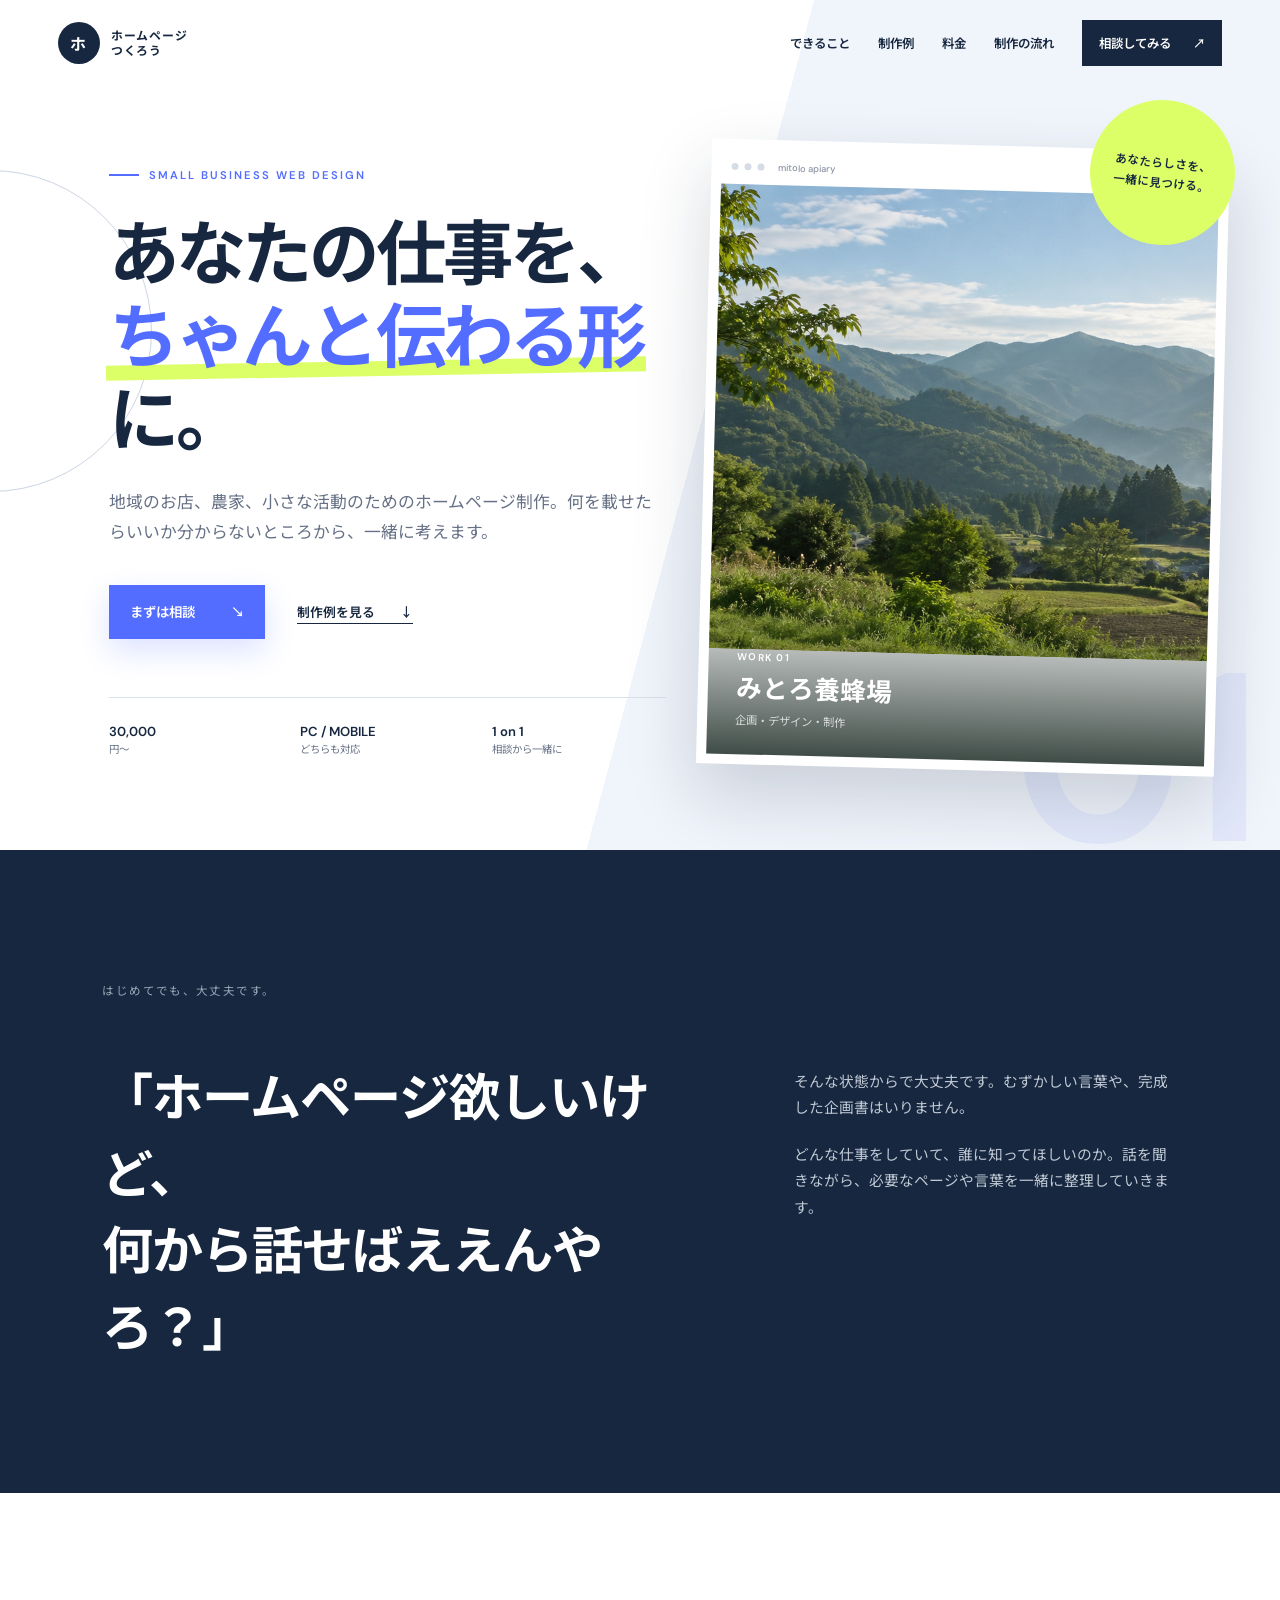
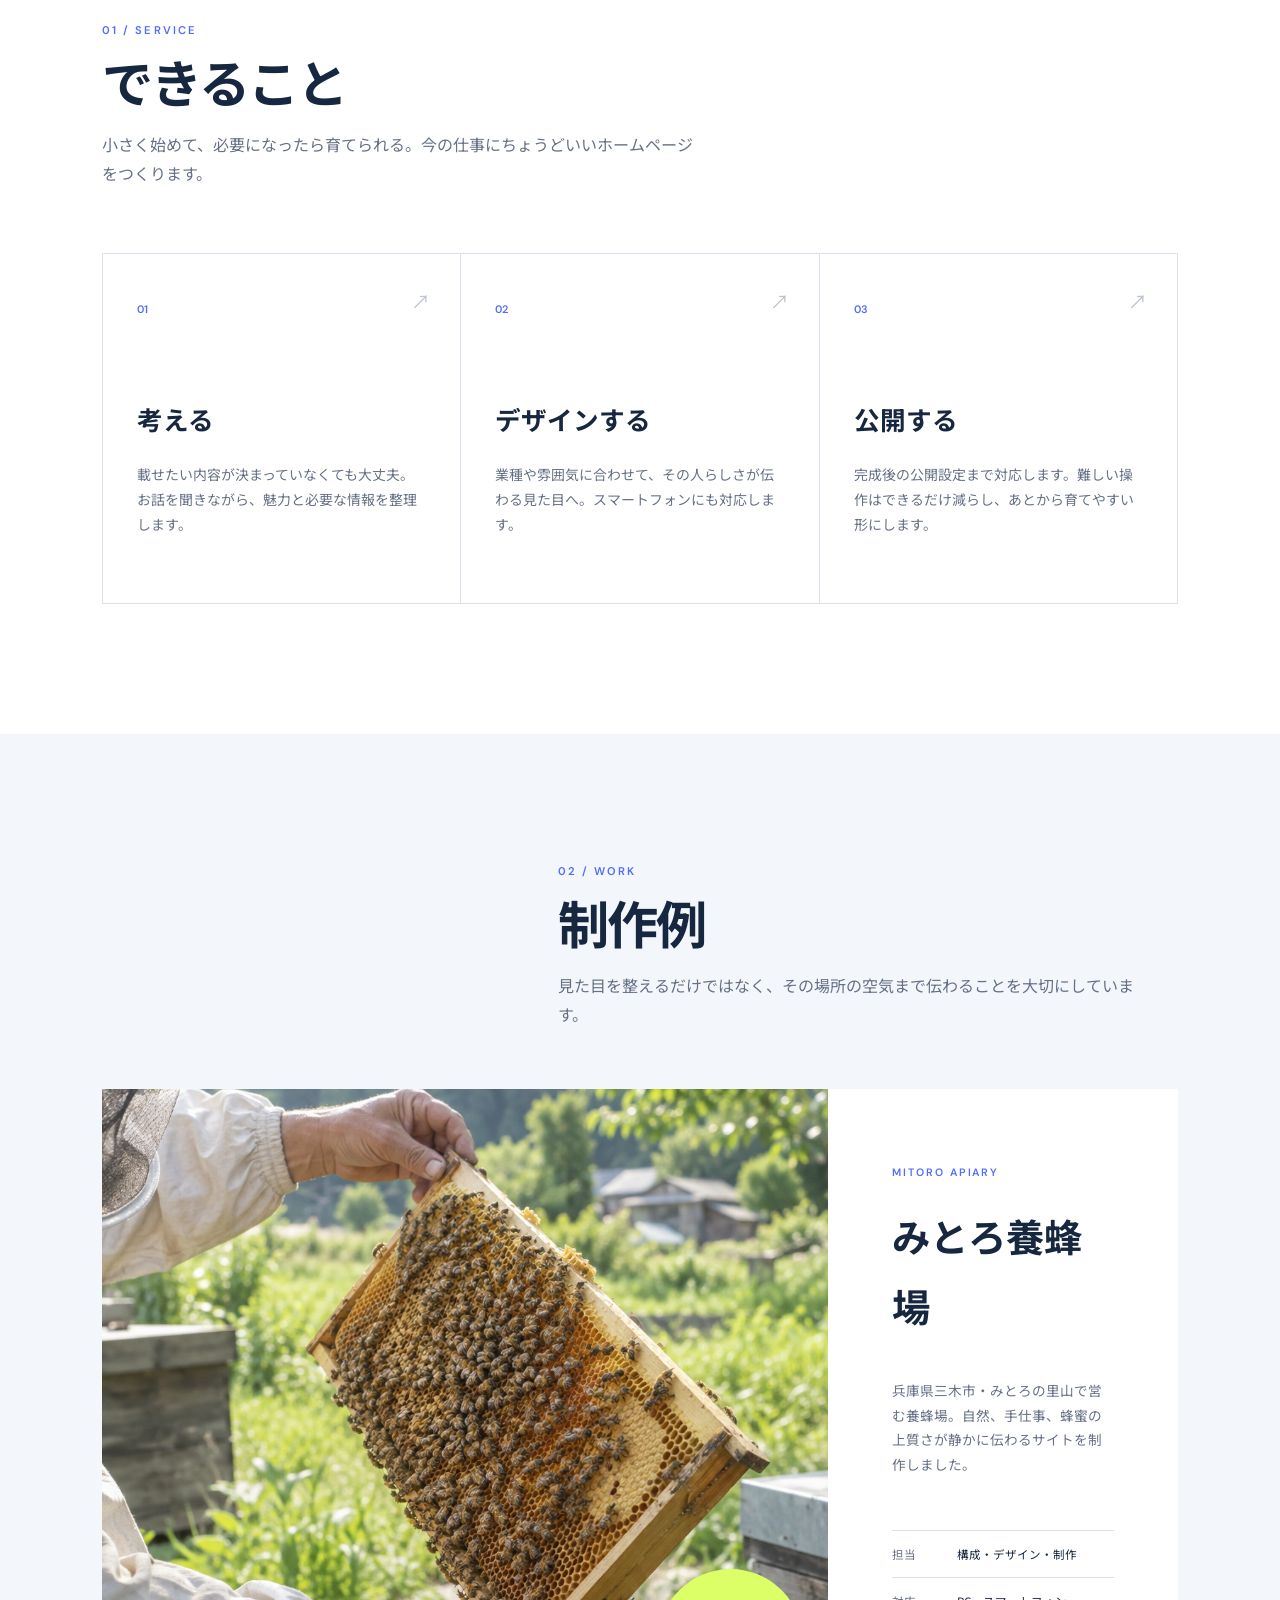
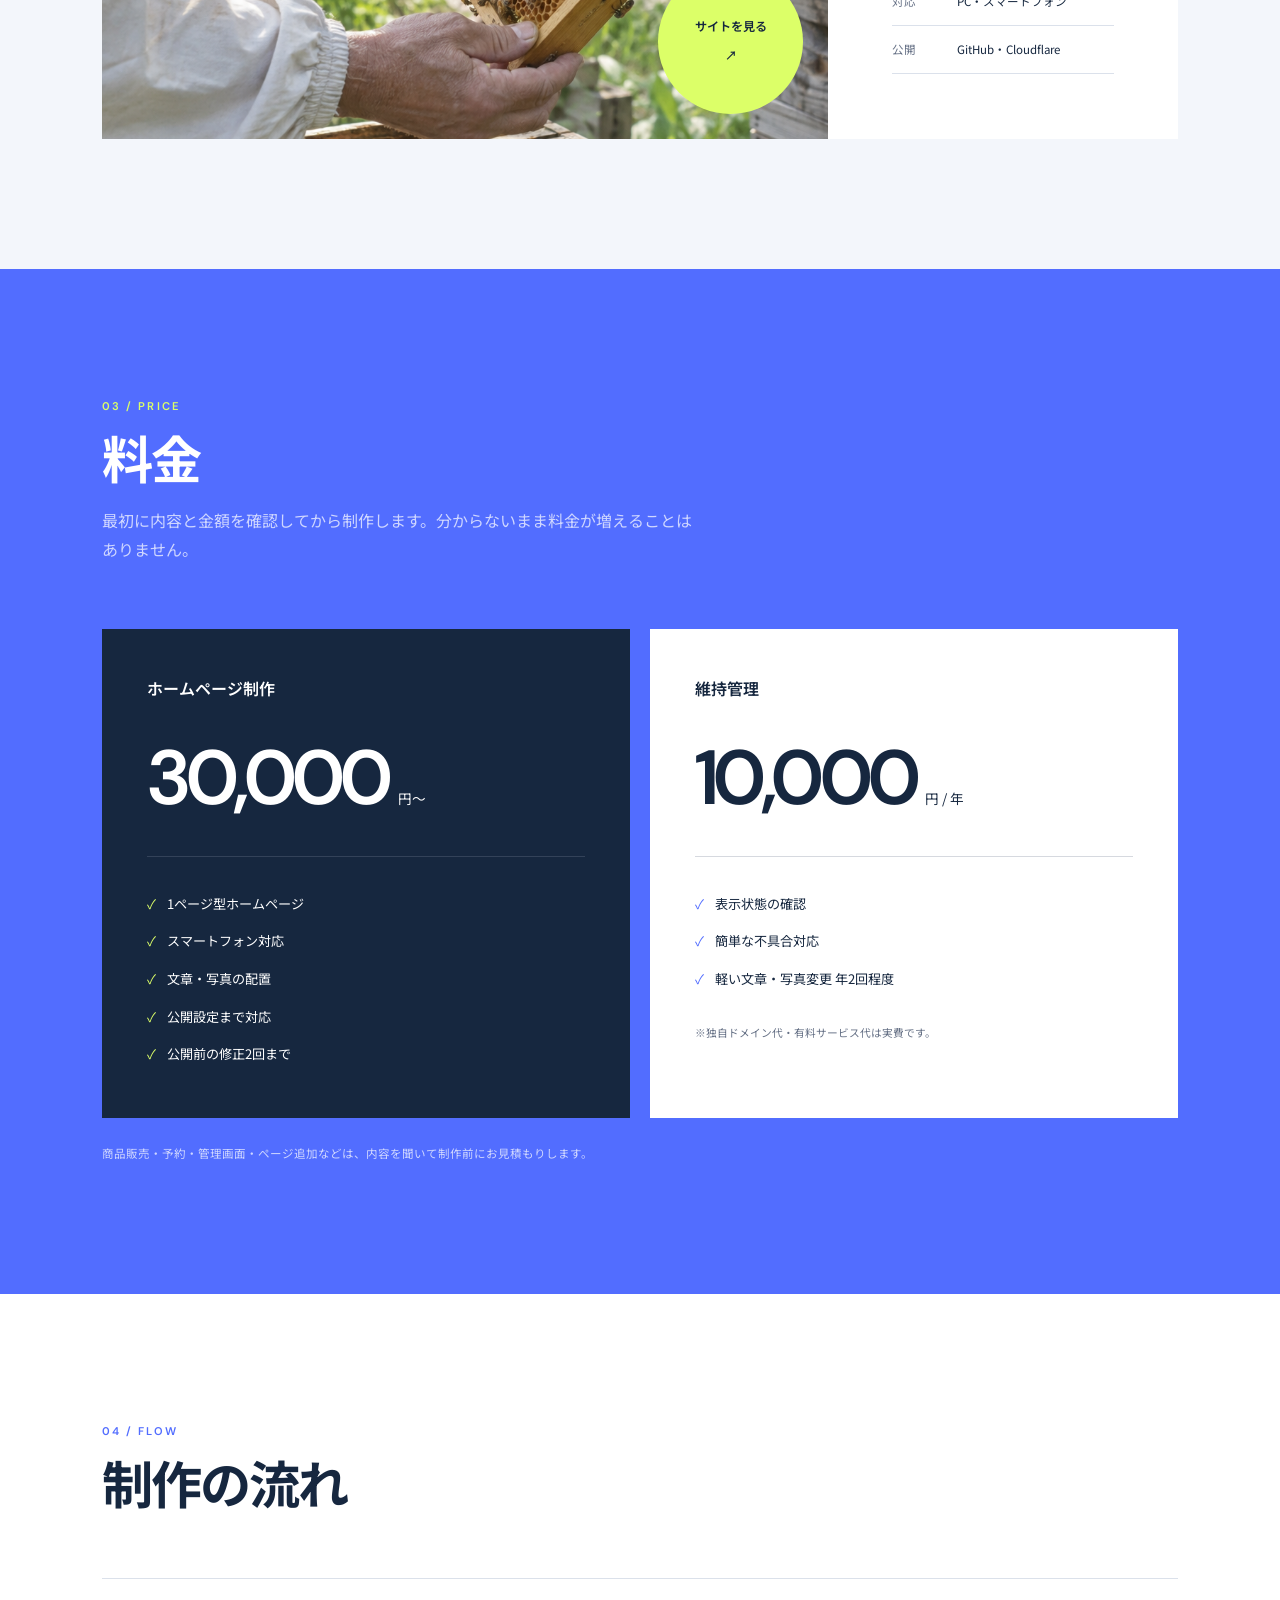
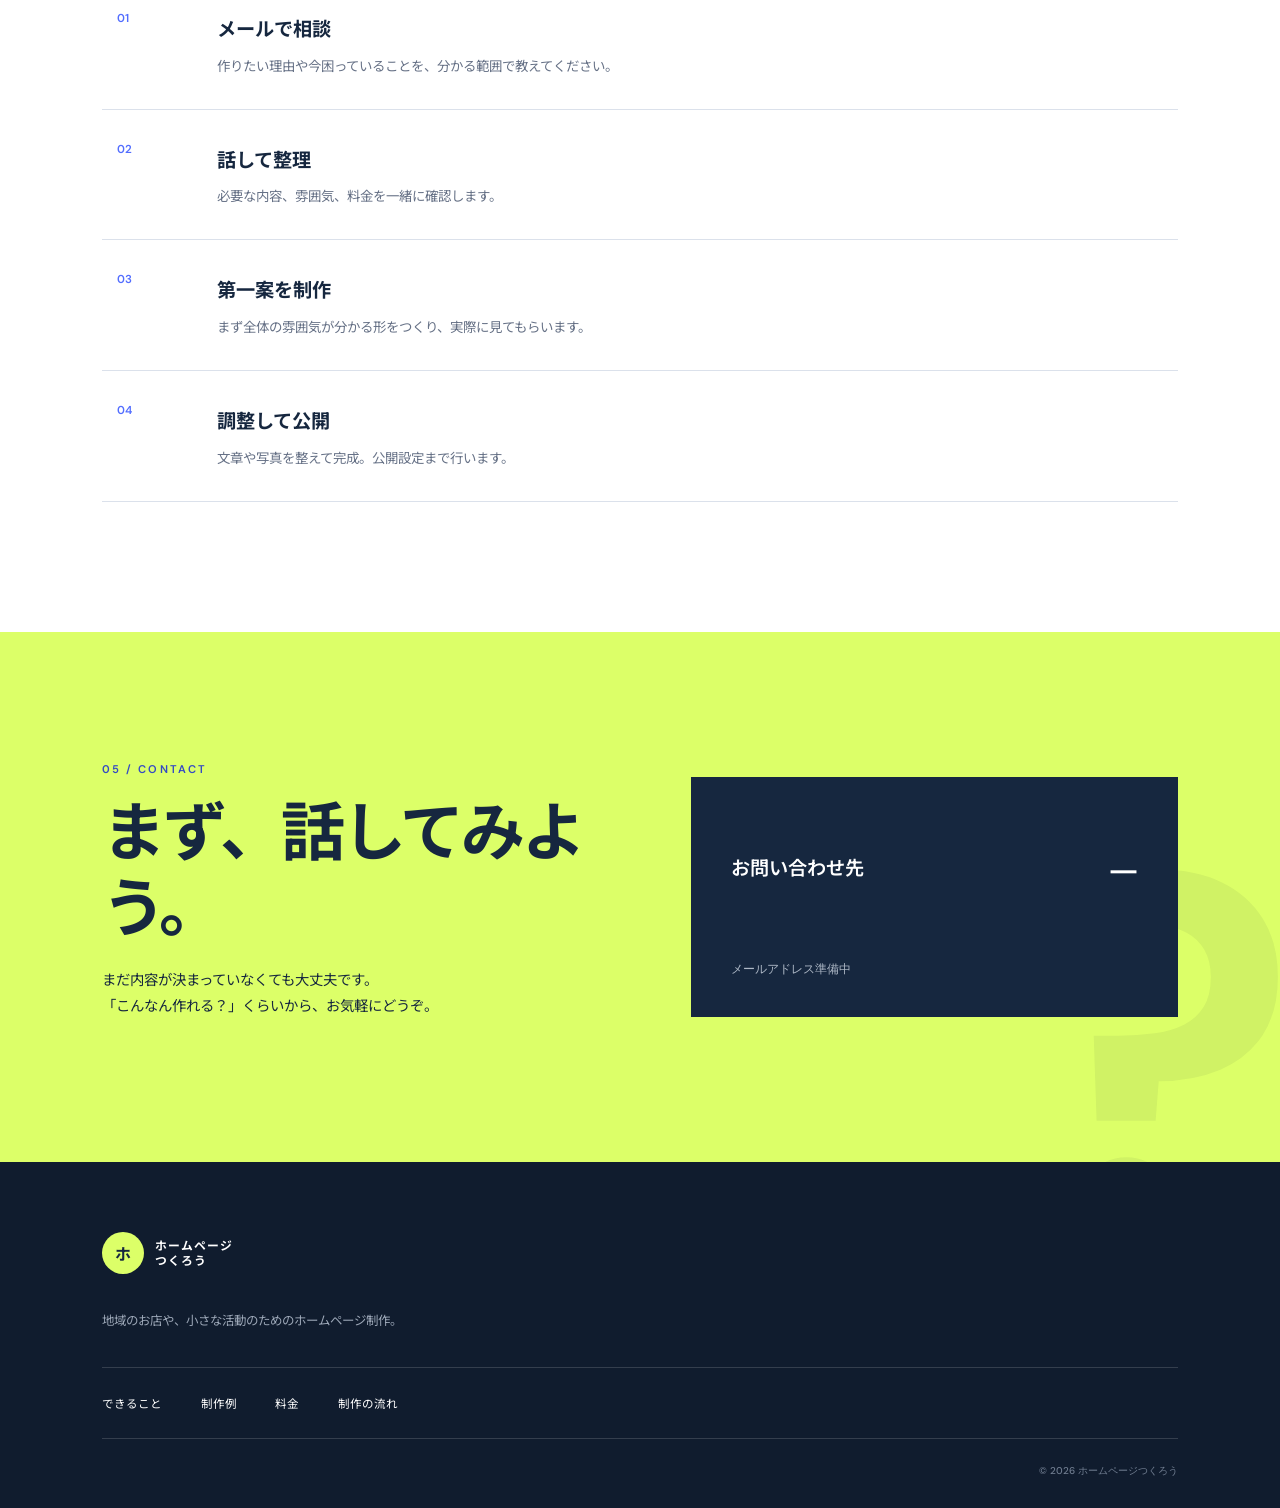
==== commit 34304d3e: "Add files via upload" ====
--- a/index.html
+++ b/index.html
@@ -3,120 +3,185 @@
 <head>
   <meta charset="UTF-8">
   <meta name="viewport" content="width=device-width, initial-scale=1.0">
-  <meta name="description" content="兵庫県三木市・みとろの自然とともに蜂蜜をつくる、小さな養蜂場の公式サイト。">
-  <title>みとろ養蜂場｜三木・みとろの自然から、まっすぐなはちみつを。</title>
+  <meta name="description" content="地域のお店や小さな活動のためのホームページ制作。話を聞きながら、その人らしいサイトを一緒につくります。">
+  <title>ホームページつくろう｜相談から一緒につくるHP制作</title>
   <link rel="preconnect" href="https://fonts.googleapis.com">
   <link rel="preconnect" href="https://fonts.gstatic.com" crossorigin>
-  <link href="https://fonts.googleapis.com/css2?family=Noto+Sans+JP:wght@300;400;500;600&family=Noto+Serif+JP:wght@400;500;600&display=swap" rel="stylesheet">
-  <link rel="icon" type="image/svg+xml" href="data:image/svg+xml,%3Csvg xmlns='http://www.w3.org/2000/svg' viewBox='0 0 64 64'%3E%3Crect width='64' height='64' rx='14' fill='%232f4938'/%3E%3Cpath d='M32 12C20 22 17 34 24 43c4 5 12 7 18 1 8-9 2-23-10-32Z' fill='%23c28a36'/%3E%3Cpath d='M23 39c8-1 15-7 19-18' fill='none' stroke='%23f6f1e7' stroke-width='3' stroke-linecap='round'/%3E%3C/svg%3E">
+  <link href="https://fonts.googleapis.com/css2?family=DM+Sans:wght@500;600;700&family=Noto+Sans+JP:wght@400;500;600;700&display=swap" rel="stylesheet">
+  <link rel="icon" type="image/svg+xml" href="data:image/svg+xml,%3Csvg xmlns='http://www.w3.org/2000/svg' viewBox='0 0 64 64'%3E%3Crect width='64' height='64' rx='16' fill='%2316273f'/%3E%3Cpath d='M16 18h32v23H31l-9 7v-7h-6z' fill='%235c7cff'/%3E%3Cpath d='M23 26h18M23 32h12' stroke='white' stroke-width='3' stroke-linecap='round'/%3E%3C/svg%3E">
   <link rel="stylesheet" href="style.css">
 </head>
 <body>
-  <header class="site-header" id="top">
-    <a class="brand" href="#top" aria-label="みとろ養蜂場 トップへ">
-      <span class="brand-mark" aria-hidden="true">蜜</span>
-      <span><strong>みとろ養蜂場</strong><small>MITORO APIARY</small></span>
+  <a class="skip-link" href="#main">本文へ移動</a>
+  <header class="site-header">
+    <a class="logo" href="#top" aria-label="ホームページつくろう トップへ">
+      <span class="logo-mark">ホ</span>
+      <span>ホームページ<br>つくろう</span>
     </a>
-    <button class="menu-button" type="button" aria-expanded="false" aria-controls="global-nav"><span></span><span></span><span></span><span class="sr-only">メニュー</span></button>
+    <button class="menu-button" type="button" aria-expanded="false" aria-controls="global-nav">
+      <span></span><span></span><span class="sr-only">メニュー</span>
+    </button>
     <nav class="global-nav" id="global-nav" aria-label="メインメニュー">
-      <a href="#about">養蜂場について</a><a href="#nature">三木・みとろの自然</a><a href="#products">蜂蜜</a><a href="#flowers">花と蜜源植物</a><a href="#experience">養蜂体験</a><a class="nav-shop" href="#shop">オンラインショップ</a>
+      <a href="#service">できること</a>
+      <a href="#work">制作例</a>
+      <a href="#price">料金</a>
+      <a href="#flow">制作の流れ</a>
+      <a class="nav-contact" href="#contact">相談してみる <span>↗</span></a>
     </nav>
   </header>
 
-  <main>
-    <section class="hero" aria-labelledby="hero-title">
-      <div class="hero-photo photo photo-hero" role="img" aria-label="朝の里山と養蜂箱の仮画像"><span class="photo-label">PHOTO / みとろの朝</span></div>
+  <main id="main">
+    <section class="hero" id="top">
       <div class="hero-copy">
-        <p class="eyebrow">MIKI, HYOGO</p>
-        <h1 id="hero-title">三木・みとろの<span class="mobile-break"><br></span>自然から、<br>まっすぐな<span class="mobile-break"><br></span> はちみつを。</h1>
-        <p>花が咲き、蜂が飛び、蜜になる。<br>みとろの自然と歩幅を合わせてつくる蜂蜜です。</p>
+        <p class="kicker"><span></span> SMALL BUSINESS WEB DESIGN</p>
+        <h1>あなたの仕事を、<br><em>ちゃんと伝わる形</em>に。</h1>
+        <p class="hero-lead">地域のお店、農家、小さな活動のためのホームページ制作。何を載せたらいいか分からないところから、一緒に考えます。</p>
+        <div class="hero-actions">
+          <a class="button button-primary" href="#contact">まずは相談 <span>↘</span></a>
+          <a class="text-link" href="#work">制作例を見る <span>↓</span></a>
+        </div>
+        <ul class="hero-points" aria-label="サービスの特徴">
+          <li><strong>30,000</strong><span>円〜</span></li>
+          <li><strong>PC / MOBILE</strong><span>どちらも対応</span></li>
+          <li><strong>1 on 1</strong><span>相談から一緒に</span></li>
+        </ul>
       </div>
-      <a class="scroll-guide" href="#intro"><span>SCROLL</span><i></i></a>
+
+      <div class="hero-showcase" aria-label="制作例 みとろ養蜂場">
+        <div class="showcase-browser">
+          <div class="browser-bar"><i></i><i></i><i></i><span>mitolo apiary</span></div>
+          <img src="images/mitolo-hero.png" alt="緑豊かな里山を使用した、みとろ養蜂場ホームページのメインビジュアル">
+          <div class="showcase-overlay">
+            <small>WORK 01</small>
+            <strong>みとろ養蜂場</strong>
+            <span>企画・デザイン・制作</span>
+          </div>
+        </div>
+        <div class="floating-note">あなたらしさを、<br>一緒に見つける。</div>
+      </div>
+      <div class="hero-number" aria-hidden="true">01</div>
     </section>
 
-    <section class="intro section" id="intro">
-      <p class="vertical-note">自然のままに、丁寧に。</p>
-      <div class="intro-copy reveal">
-        <p class="section-number">01 — OUR STORY</p>
-        <h2>蜂蜜をつくることは、<br>土地の声を聴くこと。</h2>
-        <p>私たちが向き合うのは、ミツバチだけではありません。山の木々、野に咲く花、風や雨、移り変わる季節。そのすべてと相談しながら、ひとつずつ手仕事で瓶に詰めています。</p>
-        <a class="text-link" href="#about">養蜂場について知る <span>↗</span></a>
+    <section class="message section">
+      <p class="section-label">はじめてでも、大丈夫です。</p>
+      <div class="message-copy reveal">
+        <h2>「ホームページ欲しいけど、<br>何から話せばええんやろ？」</h2>
+        <div>
+          <p>そんな状態からで大丈夫です。むずかしい言葉や、完成した企画書はいりません。</p>
+          <p>どんな仕事をしていて、誰に知ってほしいのか。話を聞きながら、必要なページや言葉を一緒に整理していきます。</p>
+        </div>
       </div>
     </section>
 
-    <section class="story-split section" id="about">
-      <div class="photo photo-beekeeper reveal" role="img" aria-label="蜂の巣箱を手入れする養蜂家の仮画像"><span class="photo-label">PHOTO / 手仕事の風景</span></div>
-      <div class="story-card reveal">
-        <p class="section-number">ABOUT US</p><h2>急がず、採りすぎず。<br>蜂と分け合う養蜂。</h2>
-        <p>蜜を採る時も、蜂たちが暮らしていく分を大切に。小さな養蜂場だからこそできる、目の届くものづくりを続けています。</p>
-        <dl class="facts"><div><dt>場所</dt><dd>兵庫県三木市・みとろ</dd></div><div><dt>採蜜</dt><dd>季節ごと・少量生産</dd></div><div><dt>仕事</dt><dd>採蜜から瓶詰めまで</dd></div></dl>
+    <section class="service section" id="service">
+      <div class="section-head reveal">
+        <p class="section-index">01 / SERVICE</p>
+        <h2>できること</h2>
+        <p>小さく始めて、必要になったら育てられる。今の仕事にちょうどいいホームページをつくります。</p>
+      </div>
+      <div class="service-grid">
+        <article class="service-card reveal">
+          <span>01</span><h3>考える</h3>
+          <p>載せたい内容が決まっていなくても大丈夫。お話を聞きながら、魅力と必要な情報を整理します。</p>
+        </article>
+        <article class="service-card reveal">
+          <span>02</span><h3>デザインする</h3>
+          <p>業種や雰囲気に合わせて、その人らしさが伝わる見た目へ。スマートフォンにも対応します。</p>
+        </article>
+        <article class="service-card reveal">
+          <span>03</span><h3>公開する</h3>
+          <p>完成後の公開設定まで対応します。難しい操作はできるだけ減らし、あとから育てやすい形にします。</p>
+        </article>
       </div>
     </section>
 
-    <section class="quality section" aria-labelledby="quality-title">
-      <div class="quality-heading reveal">
-        <p class="section-number">OUR PROMISE</p>
-        <h2 id="quality-title">自然から届いたものを、<br>できるだけそのままに。</h2>
+    <section class="work section" id="work">
+      <div class="work-intro reveal">
+        <p class="section-index">02 / WORK</p>
+        <h2>制作例</h2>
+        <p>見た目を整えるだけではなく、その場所の空気まで伝わることを大切にしています。</p>
       </div>
-      <div class="quality-grid">
-        <article class="quality-card reveal"><span>01</span><h3>採蜜日が明確</h3><p>いつ採れた蜂蜜なのかを大切にし、採蜜日を記録。季節ごとの香りや味わいとともにお届けします。</p></article>
-        <article class="quality-card reveal"><span>02</span><h3>給餌をしない</h3><p>砂糖水などの給餌に頼らず、ミツバチが花から集めた蜜を、自然の恵みとして瓶に詰めます。</p></article>
-        <article class="quality-card reveal"><span>03</span><h3>非加熱</h3><p>高温で加熱せず、採れた蜂蜜の風味を大切に。花の香りと、自然な味わいをそのまま楽しめます。</p></article>
-      </div>
+      <article class="work-card reveal">
+        <div class="work-image">
+          <img src="images/mitolo-work.png" alt="養蜂家が巣枠を確認する、みとろ養蜂場サイトのビジュアル">
+          <a href="https://mitolo-apiary.shoguo333.workers.dev" target="_blank" rel="noopener">サイトを見る <span>↗</span></a>
+        </div>
+        <div class="work-detail">
+          <p>MITORO APIARY</p>
+          <h3>みとろ養蜂場</h3>
+          <p>兵庫県三木市・みとろの里山で営む養蜂場。自然、手仕事、蜂蜜の上質さが静かに伝わるサイトを制作しました。</p>
+          <dl>
+            <div><dt>担当</dt><dd>構成・デザイン・制作</dd></div>
+            <div><dt>対応</dt><dd>PC・スマートフォン</dd></div>
+            <div><dt>公開</dt><dd>GitHub・Cloudflare</dd></div>
+          </dl>
+        </div>
+      </article>
     </section>
 
-    <section class="nature section" id="nature">
-      <div class="section-heading reveal"><p class="section-number">02 — THE LAND</p><h2>三木・みとろの自然</h2><p>なだらかな山と田畑が広がる、みとろの里山。季節ごとに違う花が咲き、その年だけの香りと味わいを育てます。</p></div>
-      <div class="nature-grid">
-        <div class="photo photo-field reveal" role="img" aria-label="みとろの田園風景の仮画像"><span class="photo-label">PHOTO / 里山の風景</span></div>
-        <blockquote class="reveal"><span>「</span>同じ場所でも、<br>同じ蜜は二度とできない。<small>季節と土地を味わう蜂蜜</small></blockquote>
-        <div class="photo photo-light reveal" role="img" aria-label="木漏れ日と草花の仮画像"><span class="photo-label">PHOTO / 木漏れ日</span></div>
+    <section class="price section" id="price">
+      <div class="section-head section-head-light reveal">
+        <p class="section-index">03 / PRICE</p>
+        <h2>料金</h2>
+        <p>最初に内容と金額を確認してから制作します。分からないまま料金が増えることはありません。</p>
       </div>
+      <div class="price-grid">
+        <article class="price-card price-main reveal">
+          <p>ホームページ制作</p>
+          <div><strong>30,000</strong><span>円〜</span></div>
+          <ul>
+            <li>1ページ型ホームページ</li>
+            <li>スマートフォン対応</li>
+            <li>文章・写真の配置</li>
+            <li>公開設定まで対応</li>
+            <li>公開前の修正2回まで</li>
+          </ul>
+        </article>
+        <article class="price-card reveal">
+          <p>維持管理</p>
+          <div><strong>10,000</strong><span>円 / 年</span></div>
+          <ul>
+            <li>表示状態の確認</li>
+            <li>簡単な不具合対応</li>
+            <li>軽い文章・写真変更 年2回程度</li>
+          </ul>
+          <small>※独自ドメイン代・有料サービス代は実費です。</small>
+        </article>
+      </div>
+      <p class="price-note">商品販売・予約・管理画面・ページ追加などは、内容を聞いて制作前にお見積もりします。</p>
     </section>
 
-    <section class="products section" id="products">
-      <div class="section-heading section-heading-row reveal"><div><p class="section-number">03 — HONEY</p><h2>季節の蜂蜜</h2></div><p>採れる花や時期によって、色も香りも変わります。みとろの季節を、そのままお楽しみください。</p></div>
-      <div class="product-grid">
-        <article class="product-card reveal"><div class="product-image product-spring"><span class="jar">春<br><small>HONEY</small></span><span class="status">季節限定</span></div><div class="product-info"><p>春の百花蜜</p><span>やわらかな香り、すっきりした甘さ</span><a href="#shop" aria-label="春の百花蜜の詳細を見る">詳しく見る →</a></div></article>
-        <article class="product-card reveal"><div class="product-image product-summer"><span class="jar">夏<br><small>HONEY</small></span></div><div class="product-info"><p>夏の里山蜜</p><span>深みのある香り、濃厚な余韻</span><a href="#shop" aria-label="夏の里山蜜の詳細を見る">詳しく見る →</a></div></article>
-        <article class="product-card reveal"><div class="product-image product-gift"><span class="jar">贈<br><small>GIFT</small></span><span class="status">贈りもの</span></div><div class="product-info"><p>季節の蜜 二本箱</p><span>異なる季節を味わう詰め合わせ</span><a href="#shop" aria-label="季節の蜜 二本箱の詳細を見る">詳しく見る →</a></div></article>
+    <section class="flow section" id="flow">
+      <div class="section-head reveal">
+        <p class="section-index">04 / FLOW</p>
+        <h2>制作の流れ</h2>
       </div>
-    </section>
-
-    <section class="flowers section" id="flowers">
-      <div class="flowers-copy reveal"><p class="section-number">04 — FLOWERS</p><h2>花を知ると、<br>蜂蜜はもっとおもしろい。</h2><p>春から秋へ、咲く花が移り変わるたび、蜂蜜の表情も変わります。ミツバチが訪れる花をたどり、一匙の蜜の向こうにある季節をご紹介します。</p></div>
-      <div class="nectar-slider reveal" aria-label="4月から10月の蜜源植物">
-        <div class="slider-head"><p>蜜源植物をめぐる<small>APRIL — OCTOBER</small></p><div class="slider-controls"><button type="button" class="slider-button slider-prev" aria-label="前の月を見る">←</button><button type="button" class="slider-button slider-next" aria-label="次の月を見る">→</button></div></div>
-        <div class="nectar-track" tabindex="0">
-          <article class="nectar-card"><span>APR</span><strong>四月</strong><p>菜の花・桜</p></article>
-          <article class="nectar-card"><span>MAY</span><strong>五月</strong><p>レンゲ・柑橘</p></article>
-          <article class="nectar-card"><span>JUN</span><strong>六月</strong><p>栗・クローバー</p></article>
-          <article class="nectar-card"><span>JUL</span><strong>七月</strong><p>リョウブ・アカメガシワ</p></article>
-          <article class="nectar-card"><span>AUG</span><strong>八月</strong><p>サルスベリ・ヒマワリ</p></article>
-          <article class="nectar-card"><span>SEP</span><strong>九月</strong><p>萩・そば</p></article>
-          <article class="nectar-card"><span>OCT</span><strong>十月</strong><p>セイタカアワダチソウ・コスモス</p></article>
-        </div>
-        <p class="nectar-note">※ 開花時期は天候や地域の環境によって前後します。</p>
-      </div>
-    </section>
-
-    <section class="experience section" id="experience">
-      <div class="photo photo-experience" role="img" aria-label="養蜂体験の参加者の仮画像"></div>
-      <div class="experience-panel reveal"><p class="section-number">05 — EXPERIENCE</p><h2>蜂のいる風景を、<br>体験する。</h2><p>防護服を着て巣箱をのぞき、蜂の暮らしや自然とのつながりを学びます。採れたての蜂蜜を味わう、小さな里山体験です。</p><ol><li><span>01</span>養蜂と蜂のお話</li><li><span>02</span>巣箱の見学</li><li><span>03</span>季節の蜂蜜を試食</li></ol><a class="button button-light" href="#contact">体験について問い合わせる</a></div>
-    </section>
-
-    <section class="shop section" id="shop">
-      <p class="shop-kicker">ONLINE SHOP</p><h2>みとろの季節を、<br>お届けします。</h2><p>オンラインショップは現在準備中です。<br>販売開始まで、もうしばらくお待ちください。</p><span class="coming-soon">COMING SOON</span>
+      <ol class="flow-list">
+        <li class="reveal"><span>01</span><div><h3>メールで相談</h3><p>作りたい理由や今困っていることを、分かる範囲で教えてください。</p></div></li>
+        <li class="reveal"><span>02</span><div><h3>話して整理</h3><p>必要な内容、雰囲気、料金を一緒に確認します。</p></div></li>
+        <li class="reveal"><span>03</span><div><h3>第一案を制作</h3><p>まず全体の雰囲気が分かる形をつくり、実際に見てもらいます。</p></div></li>
+        <li class="reveal"><span>04</span><div><h3>調整して公開</h3><p>文章や写真を整えて完成。公開設定まで行います。</p></div></li>
+      </ol>
     </section>
 
     <section class="contact section" id="contact">
-      <div class="contact-title reveal"><p class="section-number">CONTACT</p><h2>お問い合わせ</h2><p>商品や養蜂体験について、<br>お気軽にお問い合わせください。</p><address class="contact-details"><a href="tel:08013004661"><small>お電話</small><strong>080-1300-4661</strong></a><p><small>所在地</small><span>兵庫県三木市吉川町水上715</span></p></address></div>
-      <form class="contact-form reveal" action="#" method="post">
-        <label>お名前<input type="text" name="name" placeholder="山田 太郎"></label><label>メールアドレス<input type="email" name="email" placeholder="example@email.com"></label><label>お問い合わせ内容<textarea name="message" rows="4" placeholder="お問い合わせ内容をご記入ください"></textarea></label><button class="button" type="submit">内容を確認する <span>→</span></button><p class="form-note">※ 第一案のため、現在フォームは送信されません。</p>
-      </form>
+      <div class="contact-copy reveal">
+        <p class="section-index">05 / CONTACT</p>
+        <h2>まず、話してみよう。</h2>
+        <p>まだ内容が決まっていなくても大丈夫です。<br>「こんなん作れる？」くらいから、お気軽にどうぞ。</p>
+      </div>
+      <div class="contact-button" aria-label="お問い合わせ先は準備中です">
+        <span>お問い合わせ先</span><strong>—</strong><small>メールアドレス準備中</small>
+      </div>
     </section>
   </main>
-  <footer class="site-footer"><div class="footer-brand"><span class="brand-mark">蜜</span><div><strong>みとろ養蜂場</strong><small>兵庫県三木市吉川町水上715</small></div></div><nav><a href="#about">養蜂場について</a><a href="#nature">三木・みとろの自然</a><a href="#products">商品紹介</a><a href="#experience">養蜂体験</a><a href="#contact">お問い合わせ</a></nav><div class="footer-bottom"><p>三木・みとろの自然から、まっすぐなはちみつを。</p><small>© <span id="year"></span> MITORO APIARY</small></div></footer>
+
+  <footer class="site-footer">
+    <a class="logo footer-logo" href="#top"><span class="logo-mark">ホ</span><span>ホームページ<br>つくろう</span></a>
+    <p>地域のお店や、小さな活動のためのホームページ制作。</p>
+    <div><a href="#service">できること</a><a href="#work">制作例</a><a href="#price">料金</a><a href="#flow">制作の流れ</a></div>
+    <small>© <span id="year"></span> ホームページつくろう</small>
+  </footer>
   <script src="script.js"></script>
 </body>
 </html>
--- a/style.css
+++ b/style.css
@@ -1,241 +1,16 @@
-:root{--paper:#f4f0e7;--paper-light:#faf8f2;--ink:#242820;--green:#2d4938;--green-dark:#183027;--amber:#bb7926;--gold:#d09b4c;--line:rgba(36,40,32,.18);--serif:"Noto Serif JP",serif;--sans:"Noto Sans JP",sans-serif}
-*{box-sizing:border-box}html{scroll-behavior:smooth}body{margin:0;background:var(--paper);color:var(--ink);font-family:var(--sans);font-size:16px;line-height:1.9;letter-spacing:.04em}a{color:inherit;text-decoration:none}button,input,textarea{font:inherit}.sr-only{position:absolute;width:1px;height:1px;padding:0;margin:-1px;overflow:hidden;clip:rect(0,0,0,0);white-space:nowrap;border:0}.site-header{height:76px;padding:0 5vw;display:flex;align-items:center;justify-content:space-between;position:absolute;inset:0 0 auto;z-index:20;color:#fff}.brand{display:flex;align-items:center;gap:12px}.brand-mark{width:40px;height:40px;border:1px solid currentColor;border-radius:50%;display:grid;place-items:center;font-family:var(--serif)}.brand strong,.brand small{display:block}.brand strong{font-family:var(--serif);font-weight:500;letter-spacing:.14em}.brand small{font-size:.58rem;letter-spacing:.22em;opacity:.72}.global-nav{display:flex;align-items:center;gap:2vw;font-size:.78rem}.global-nav a{position:relative}.global-nav a:not(.nav-shop)::after{content:"";position:absolute;left:0;right:100%;bottom:-7px;height:1px;background:currentColor;transition:.3s}.global-nav a:hover::after{right:0}.nav-shop{border:1px solid rgba(255,255,255,.55);padding:10px 16px}.menu-button{display:none;background:none;border:0;color:inherit;padding:12px}.menu-button>span:not(.sr-only){display:block;width:26px;height:1px;background:currentColor;margin:6px}
-.hero{height:min(900px,100svh);min-height:660px;position:relative;background:var(--green-dark);color:#fff;overflow:hidden}.photo{position:relative;background-position:center;background-size:cover;overflow:hidden}.photo::after{content:"";position:absolute;inset:0;pointer-events:none}.photo-label{position:absolute;left:20px;bottom:16px;z-index:1;font-size:.65rem;letter-spacing:.2em;color:#fff;text-shadow:0 1px 5px #000}.photo-hero{position:absolute;inset:0;background-image:linear-gradient(100deg,rgba(13,29,23,.68),rgba(13,29,23,.08)),url("https://images.unsplash.com/photo-1500530855697-b586d89ba3ee?auto=format&fit=crop&w=2200&q=85")}.photo-hero::after{background:linear-gradient(180deg,rgba(0,0,0,.18),transparent 35%,rgba(10,25,20,.2))}.hero-copy{position:absolute;z-index:2;left:10vw;top:50%;transform:translateY(-42%)}.eyebrow,.section-number{font-size:.7rem;letter-spacing:.24em;font-weight:600}.hero h1{font-family:var(--serif);font-weight:400;font-size:clamp(3.3rem,7vw,7rem);line-height:1.25;letter-spacing:.08em;margin:.18em 0 .35em}.hero-copy>p:last-child{font-family:var(--serif);font-size:clamp(.95rem,1.3vw,1.15rem);line-height:2.1}.scroll-guide{position:absolute;right:5vw;bottom:0;z-index:3;font-size:.6rem;letter-spacing:.25em;display:flex;align-items:center;gap:15px;writing-mode:vertical-rl}.scroll-guide i{display:block;width:1px;height:70px;background:rgba(255,255,255,.7)}
-.section{padding:130px 8vw}.intro{display:grid;grid-template-columns:1fr 3fr;max-width:1300px;margin:auto}.vertical-note{writing-mode:vertical-rl;font-family:var(--serif);letter-spacing:.28em;color:var(--green);margin:0 auto}.intro-copy{max-width:720px}.section-number{color:var(--amber);margin:0 0 24px}.section h2{font-family:var(--serif);font-weight:500;font-size:clamp(2rem,4vw,3.7rem);line-height:1.55;letter-spacing:.08em;margin:0 0 35px}.intro-copy>p:not(.section-number){max-width:590px}.text-link{display:inline-flex;gap:30px;align-items:center;border-bottom:1px solid var(--ink);margin-top:22px;padding:8px 0;font-size:.85rem}.story-split{padding-left:0;display:grid;grid-template-columns:minmax(0,1.15fr) minmax(360px,.85fr);align-items:center}.photo-beekeeper{height:690px;background-image:linear-gradient(rgba(25,47,36,.05),rgba(25,47,36,.12)),url("https://images.unsplash.com/photo-1587049352846-4a222e784d38?auto=format&fit=crop&w=1500&q=85")}.story-card{background:var(--paper-light);padding:75px 7vw;margin-left:-7vw;z-index:2}.story-card>p{max-width:480px}.facts{margin:45px 0 0;border-top:1px solid var(--line)}.facts div{display:grid;grid-template-columns:85px 1fr;border-bottom:1px solid var(--line);padding:14px 0}.facts dt{color:#707468;font-size:.8rem}.facts dd{margin:0;font-family:var(--serif)}
-.nature{background:var(--green);color:#f8f4eb}.nature .section-heading{max-width:650px;margin:0 0 70px auto}.section-heading>p:last-child{opacity:.75}.nature-grid{display:grid;grid-template-columns:1.4fr .65fr;grid-template-rows:400px 280px;gap:22px}.photo-field{grid-row:1/3;background-image:url("https://images.unsplash.com/photo-1470770841072-f978cf4d019e?auto=format&fit=crop&w=1600&q=85")}.photo-light{background-image:url("https://images.unsplash.com/photo-1441974231531-c6227db76b6e?auto=format&fit=crop&w=1000&q=85")}.nature blockquote{margin:0;background:#385943;padding:50px 3vw;font-family:var(--serif);font-size:clamp(1.3rem,2.2vw,2rem);display:flex;justify-content:center;flex-direction:column}.nature blockquote>span{font-size:3.5rem;color:var(--gold);line-height:.5}.nature blockquote small{font-family:var(--sans);display:block;font-size:.7rem;letter-spacing:.18em;margin-top:24px;opacity:.7}
-.section-heading{max-width:760px}.section-heading-row{max-width:none;display:flex;justify-content:space-between;align-items:flex-end}.section-heading-row>p{width:38%;margin:0 0 35px}.product-grid{display:grid;grid-template-columns:repeat(3,1fr);gap:28px;margin-top:60px}.product-image{height:440px;display:grid;place-items:center;position:relative;overflow:hidden}.product-spring{background:linear-gradient(145deg,#ddd3b2,#f2ead8)}.product-summer{background:linear-gradient(145deg,#b6a56a,#e3d49e)}.product-gift{background:linear-gradient(145deg,#776c52,#b3a783)}.product-image::before{content:"";width:64%;height:70%;position:absolute;border-radius:50%;background:rgba(255,255,255,.22);filter:blur(8px)}.jar{width:150px;height:210px;background:linear-gradient(90deg,#9f5c10,#d4962a 55%,#8a4b0c);color:#f8eed4;border-radius:8px 8px 26px 26px;box-shadow:0 22px 40px rgba(53,37,13,.23);display:grid;place-content:center;text-align:center;font-family:var(--serif);font-size:1.7rem;letter-spacing:.12em;z-index:1}.jar::before{content:"";height:22px;background:#302f29;position:absolute;width:150px;transform:translateY(-115px);border-radius:4px}.jar small{font-family:var(--sans);font-size:.52rem;letter-spacing:.2em}.status{position:absolute;right:15px;top:15px;border:1px solid rgba(35,35,30,.3);padding:5px 10px;font-size:.65rem}.product-info{padding:20px 4px}.product-info p{font-family:var(--serif);font-size:1.25rem;margin:0}.product-info>span{font-size:.75rem;color:#6b6b61;display:block}.product-info a{display:inline-block;margin-top:14px;font-size:.75rem;border-bottom:1px solid}
-.flowers{display:grid;grid-template-columns:.78fr 1.22fr;gap:10vw;align-items:center}.flowers-copy{max-width:500px}.flower-visual{position:relative}.photo-flower{height:680px;background-image:url("https://images.unsplash.com/photo-1497250681960-ef046c08a56e?auto=format&fit=crop&w=1400&q=85")}.flower-visual>p{position:absolute;left:-50px;bottom:45px;background:var(--paper-light);padding:25px 35px;margin:0;min-width:190px}.flower-visual strong,.flower-visual span{display:block}.flower-visual strong{font:500 1.5rem var(--serif)}.flower-visual span{font-size:.75rem;color:#686c63}.experience{position:relative;padding:0;min-height:780px;display:flex;align-items:center}.photo-experience{position:absolute;inset:0;background-image:linear-gradient(90deg,rgba(23,43,34,.15),rgba(23,43,34,.45)),url("https://images.unsplash.com/photo-1558642452-9d2a7deb7f62?auto=format&fit=crop&w=2000&q=85")}.experience-panel{position:relative;z-index:2;background:rgba(25,48,38,.94);color:white;width:min(590px,90vw);margin-left:auto;margin-right:8vw;padding:70px}.experience-panel>p:not(.section-number){opacity:.75}.experience-panel ol{padding:0;margin:35px 0;list-style:none;border-top:1px solid rgba(255,255,255,.2)}.experience-panel li{padding:14px 0;border-bottom:1px solid rgba(255,255,255,.2)}.experience-panel li span{color:var(--gold);font-size:.7rem;margin-right:25px}.button{display:inline-flex;align-items:center;justify-content:space-between;gap:40px;padding:16px 24px;background:var(--green);color:white;border:0;cursor:pointer}.button-light{border:1px solid rgba(255,255,255,.45);background:transparent}.shop{text-align:center;background:#d9caa9;position:relative;overflow:hidden}.shop::before{content:"蜜";position:absolute;font:400 28rem var(--serif);color:rgba(255,255,255,.14);inset:50% auto auto 50%;transform:translate(-50%,-52%)}.shop>*{position:relative}.shop-kicker{letter-spacing:.3em;font-size:.7rem}.shop h2{font-size:clamp(2.2rem,5vw,4.3rem)}.shop>p{font-family:var(--serif)}.coming-soon{display:inline-block;margin-top:30px;padding:9px 30px;border-top:1px solid;border-bottom:1px solid;font-size:.7rem;letter-spacing:.25em}.contact{display:grid;grid-template-columns:.8fr 1.2fr;gap:10vw;background:var(--paper-light)}.contact-form label{display:block;font-size:.75rem;margin-bottom:25px}.contact-form input,.contact-form textarea{display:block;width:100%;border:0;border-bottom:1px solid var(--line);background:transparent;padding:12px 0;outline:none;border-radius:0}.contact-form input:focus,.contact-form textarea:focus{border-color:var(--amber)}.contact-form .button{width:100%;margin-top:10px}.form-note{font-size:.7rem;color:#74766f}.site-footer{padding:70px 8vw 25px;background:var(--green-dark);color:white}.footer-brand{display:flex;align-items:center;gap:15px}.footer-brand strong,.footer-brand small{display:block;font-family:var(--serif)}.footer-brand small{font:400 .7rem var(--sans);opacity:.6}.site-footer nav{display:flex;flex-wrap:wrap;gap:3vw;margin:50px 0;font-size:.75rem;opacity:.8}.footer-bottom{border-top:1px solid rgba(255,255,255,.18);padding-top:20px;display:flex;justify-content:space-between;align-items:center}.footer-bottom p{font-family:var(--serif)}.footer-bottom small{font-size:.65rem;opacity:.5}.reveal{opacity:0;transform:translateY(24px);transition:opacity .8s ease,transform .8s ease}.reveal.is-visible{opacity:1;transform:none}
-@media(max-width:860px){.site-header{position:absolute;height:68px}.global-nav{position:fixed;inset:0;background:var(--green-dark);z-index:-1;display:flex;flex-direction:column;justify-content:center;gap:20px;font:400 1.15rem var(--serif);opacity:0;visibility:hidden;transition:.3s}.global-nav.is-open{opacity:1;visibility:visible}.menu-button{display:block;z-index:2}.menu-button span{transition:.25s}.menu-button.is-open span:nth-child(1){transform:translateY(7px) rotate(45deg)}.menu-button.is-open span:nth-child(2){opacity:0}.menu-button.is-open span:nth-child(3){transform:translateY(-7px) rotate(-45deg)}.hero{min-height:620px;height:92svh}.hero-copy{left:8vw;top:53%}.hero h1{font-size:clamp(2.8rem,13vw,4.2rem)}.hero-copy>p:last-child{font-size:.85rem}.scroll-guide{right:4vw}.section{padding:90px 7vw}.intro{grid-template-columns:45px 1fr;padding-left:4vw}.vertical-note{font-size:.8rem}.story-split{padding:0;display:block}.photo-beekeeper{height:62vh;min-height:450px}.story-card{margin:-60px 6vw 0;padding:50px 8vw}.nature .section-heading{margin-left:0}.nature-grid{grid-template-columns:1fr;grid-template-rows:55vh auto 280px}.photo-field{grid-row:auto}.nature blockquote{padding:45px 8vw}.section-heading-row{display:block}.section-heading-row>p{width:auto}.product-grid{grid-template-columns:1fr;gap:50px}.product-image{height:460px}.flowers{grid-template-columns:1fr;gap:55px}.photo-flower{height:65vh}.flower-visual>p{left:-2vw}.experience{min-height:860px;align-items:flex-end;padding:50vh 5vw 6vw}.experience-panel{margin:0;width:100%;padding:45px 8vw}.contact{grid-template-columns:1fr;gap:45px}.site-footer nav{display:grid;grid-template-columns:1fr 1fr;gap:12px}.footer-bottom{align-items:flex-start;gap:20px}.photo-label{font-size:.55rem}}
+:root{--white:#fff;--soft:#f3f6fb;--ink:#16273f;--muted:#667186;--blue:#526dff;--blue-dark:#3349c5;--lime:#dcff68;--line:#dbe1eb;--sans:"Noto Sans JP",sans-serif;--latin:"DM Sans",sans-serif}
+*{box-sizing:border-box}html{scroll-behavior:smooth}body{margin:0;color:var(--ink);background:var(--white);font-family:var(--sans);font-size:16px;line-height:1.8}a{color:inherit;text-decoration:none}img{display:block;width:100%;height:auto}button{font:inherit}.sr-only{position:absolute;width:1px;height:1px;padding:0;margin:-1px;overflow:hidden;clip:rect(0,0,0,0);white-space:nowrap;border:0}.skip-link{position:fixed;z-index:1000;top:8px;left:8px;padding:8px 14px;background:#fff;transform:translateY(-150%)}.skip-link:focus{transform:none}
+.site-header{height:86px;padding:0 4.5vw;display:flex;align-items:center;justify-content:space-between;position:absolute;inset:0 0 auto;z-index:20}.logo{display:flex;align-items:center;gap:11px;font-size:.74rem;font-weight:700;line-height:1.25;letter-spacing:.08em}.logo-mark{width:42px;height:42px;display:grid;place-items:center;color:#fff;background:var(--ink);border-radius:50%;font-size:1rem}.global-nav{display:flex;align-items:center;gap:2.2vw;font-size:.78rem;font-weight:600}.global-nav>a:not(.nav-contact){position:relative}.global-nav>a:not(.nav-contact)::after{content:"";position:absolute;left:0;right:100%;bottom:-6px;height:2px;background:var(--blue);transition:.25s}.global-nav>a:hover::after{right:0}.nav-contact{padding:12px 17px;color:#fff;background:var(--ink);display:flex;gap:22px}.menu-button{display:none;border:0;background:none;padding:10px}.menu-button>span:not(.sr-only){width:25px;height:2px;display:block;margin:6px;background:currentColor;transition:.2s}
+.hero{min-height:760px;padding:145px 4.5vw 80px;position:relative;display:grid;grid-template-columns:minmax(0,.9fr) minmax(420px,1.1fr);gap:7vw;align-items:center;overflow:hidden;background:linear-gradient(105deg,#fff 0 54%,#f0f4fb 54%)}.hero::before{content:"";width:320px;height:320px;position:absolute;left:-170px;top:170px;border:1px solid #ccd5e3;border-radius:50%}.hero-copy{position:relative;z-index:2;max-width:700px;margin-left:4vw}.kicker,.section-index{font:600 .7rem var(--latin);letter-spacing:.18em}.kicker{display:flex;align-items:center;gap:10px;color:var(--blue)}.kicker span{width:30px;height:2px;background:currentColor}.hero h1{margin:25px 0 30px;font-size:clamp(3rem,5.5vw,6.2rem);line-height:1.18;letter-spacing:-.045em}.hero h1 em{position:relative;color:var(--blue);font-style:normal;white-space:nowrap}.hero h1 em::after{content:"";position:absolute;z-index:-1;left:-.04em;right:-.04em;bottom:.08em;height:.22em;background:var(--lime);transform:rotate(-1deg)}.hero-lead{max-width:610px;color:var(--muted);font-size:1.05rem}.hero-actions{margin-top:38px;display:flex;align-items:center;gap:32px}.button{min-height:54px;padding:13px 21px;display:inline-flex;align-items:center;justify-content:space-between;gap:36px;font-size:.84rem;font-weight:600}.button-primary{color:#fff;background:var(--blue);box-shadow:0 12px 30px rgba(82,109,255,.2)}.button-primary:hover{background:var(--blue-dark)}.text-link{display:flex;gap:25px;font-size:.8rem;font-weight:600;border-bottom:1px solid}.hero-points{margin:58px 0 0;padding:25px 0 0;display:grid;grid-template-columns:repeat(3,1fr);gap:18px;border-top:1px solid var(--line);list-style:none}.hero-points strong,.hero-points span{display:block}.hero-points strong{font:600 .82rem var(--latin)}.hero-points span{color:var(--muted);font-size:.65rem}.hero-showcase{position:relative;z-index:2}.showcase-browser{position:relative;background:#fff;padding:10px;box-shadow:0 30px 70px rgba(22,39,63,.18);transform:rotate(1.5deg)}.browser-bar{height:35px;padding:0 10px;display:flex;align-items:center;gap:6px;color:#8a93a2;font:500 .58rem var(--latin)}.browser-bar i{width:7px;height:7px;border-radius:50%;background:#d6dce5}.browser-bar span{margin-left:8px}.showcase-browser>img{height:min(54vw,570px);min-height:480px;object-fit:cover}.showcase-overlay{position:absolute;left:10px;right:10px;bottom:10px;padding:65px 28px 25px;color:#fff;background:linear-gradient(transparent,rgba(16,32,25,.8))}.showcase-overlay small,.showcase-overlay strong,.showcase-overlay span{display:block}.showcase-overlay small{font:600 .62rem var(--latin);letter-spacing:.15em}.showcase-overlay strong{font-size:1.6rem}.showcase-overlay span{font-size:.7rem;opacity:.75}.floating-note{position:absolute;right:-1vw;top:-45px;width:145px;height:145px;display:grid;place-items:center;text-align:center;color:var(--ink);background:var(--lime);border-radius:50%;font-size:.72rem;font-weight:600;line-height:1.7;transform:rotate(6deg)}.hero-number{position:absolute;right:1.8vw;bottom:-65px;color:rgba(82,109,255,.08);font:700 15rem var(--latin)}
+.section{padding:130px 8vw}.message{background:var(--ink);color:#fff}.section-label{margin:0 0 55px;color:#9da8b8;font-size:.72rem;letter-spacing:.12em}.message-copy{display:grid;grid-template-columns:1.2fr .8fr;gap:9vw;align-items:start}.message h2{margin:0;font-size:clamp(2rem,4vw,4rem);line-height:1.5;letter-spacing:-.02em}.message-copy>div{padding-top:12px;color:#c0c8d4;font-size:.92rem}.message-copy>div p{margin:0 0 20px}
+.section-head{max-width:760px;margin-bottom:65px}.section-index{margin:0 0 14px;color:var(--blue)}.section-head h2,.work-intro h2{margin:0 0 18px;font-size:clamp(2.2rem,4vw,4.1rem);line-height:1.2;letter-spacing:-.04em}.section-head>p:last-child,.work-intro>p:last-child{max-width:600px;color:var(--muted)}.service{background:#fff}.service-grid{display:grid;grid-template-columns:repeat(3,1fr);border-top:1px solid var(--line);border-left:1px solid var(--line)}.service-card{min-height:350px;padding:38px 34px;position:relative;border-right:1px solid var(--line);border-bottom:1px solid var(--line)}.service-card>span{font:600 .68rem var(--latin);color:var(--blue)}.service-card h3{margin:75px 0 20px;font-size:1.6rem}.service-card p{margin:0;color:var(--muted);font-size:.87rem}.service-card::after{content:"↗";position:absolute;right:30px;top:30px;color:#bdc5d1;font-size:1.2rem}
+.work{background:var(--soft)}.work-intro{max-width:620px;margin:0 0 60px auto}.work-card{display:grid;grid-template-columns:1.35fr .65fr;background:#fff}.work-image{min-height:620px;position:relative;overflow:hidden}.work-image img{height:100%;position:absolute;inset:0;object-fit:cover}.work-image a{position:absolute;right:25px;bottom:25px;width:145px;height:145px;display:grid;place-content:center;gap:7px;text-align:center;background:var(--lime);border-radius:50%;font-size:.76rem;font-weight:600}.work-detail{padding:65px 5vw;display:flex;flex-direction:column;justify-content:center}.work-detail>p:first-child{color:var(--blue);font:600 .67rem var(--latin);letter-spacing:.18em}.work-detail h3{margin:12px 0 25px;font-size:clamp(1.8rem,3vw,3rem)}.work-detail>p:nth-of-type(2){color:var(--muted);font-size:.85rem}.work-detail dl{margin:40px 0 0;border-top:1px solid var(--line)}.work-detail dl div{padding:13px 0;display:grid;grid-template-columns:65px 1fr;border-bottom:1px solid var(--line);font-size:.72rem}.work-detail dt{color:var(--muted)}.work-detail dd{margin:0}
+.price{color:#fff;background:var(--blue)}.section-head-light .section-index{color:var(--lime)}.section-head-light>p:last-child{color:rgba(255,255,255,.72)}.price-grid{display:grid;grid-template-columns:1fr 1fr;gap:20px}.price-card{min-height:430px;padding:45px;background:#fff;color:var(--ink)}.price-main{background:var(--ink);color:#fff}.price-card>p{margin:0 0 25px;font-weight:600}.price-card>div{display:flex;align-items:baseline;gap:9px;padding-bottom:28px;border-bottom:1px solid rgba(120,130,150,.3)}.price-card strong{font:600 clamp(3.4rem,6vw,6rem) var(--latin);letter-spacing:-.06em}.price-card div span{font-size:.85rem}.price-card ul{margin:28px 0 0;padding:0;list-style:none}.price-card li{padding:7px 0;font-size:.82rem}.price-card li::before{content:"✓";margin-right:11px;color:var(--blue)}.price-main li::before{color:var(--lime)}.price-card small{display:block;margin-top:25px;color:var(--muted);font-size:.67rem}.price-note{margin:25px 0 0;color:rgba(255,255,255,.72);font-size:.72rem}
+.flow{background:#fff}.flow-list{margin:0;padding:0;list-style:none;border-top:1px solid var(--line)}.flow-list li{padding:32px 15px;display:grid;grid-template-columns:100px 1fr;align-items:start;border-bottom:1px solid var(--line)}.flow-list>li>span{color:var(--blue);font:600 .72rem var(--latin)}.flow-list h3{margin:0 0 7px;font-size:1.2rem}.flow-list p{margin:0;color:var(--muted);font-size:.84rem}
+.contact{position:relative;display:grid;grid-template-columns:1fr 1fr;gap:8vw;align-items:center;background:var(--lime);overflow:hidden}.contact::after{content:"?";position:absolute;right:-.04em;bottom:-.45em;color:rgba(22,39,63,.06);font:700 32rem var(--latin)}.contact-copy{position:relative;z-index:1}.contact-copy .section-index{color:var(--blue-dark)}.contact h2{margin:10px 0 25px;font-size:clamp(2.6rem,5vw,5.5rem);line-height:1.18;letter-spacing:-.05em}.contact-copy>p:last-child{font-size:.9rem}.contact-button{min-height:240px;padding:40px;position:relative;z-index:1;display:grid;grid-template-columns:1fr auto;align-items:center;color:#fff;background:var(--ink)}.contact-button>span{font-size:1.2rem;font-weight:600}.contact-button strong{font-size:2rem}.contact-button small{grid-column:1/-1;align-self:end;color:#aeb8c6;font:500 .72rem var(--latin)}
+.site-footer{padding:70px 8vw 30px;color:#fff;background:#101c2e}.footer-logo .logo-mark{color:var(--ink);background:var(--lime)}.site-footer>p{margin:35px 0;color:#9da8b8;font-size:.78rem}.site-footer>div{padding:25px 0;display:flex;gap:3vw;border-top:1px solid rgba(255,255,255,.15);border-bottom:1px solid rgba(255,255,255,.15);font-size:.72rem}.site-footer>small{margin-top:25px;display:block;color:#707d90;font:500 .62rem var(--latin);text-align:right}.reveal{opacity:0;transform:translateY(25px);transition:.7s ease}.reveal.is-visible{opacity:1;transform:none}
+@media(max-width:900px){.site-header{height:70px}.menu-button{display:block;z-index:22}.menu-button.is-open span:first-child{transform:translateY(4px) rotate(45deg)}.menu-button.is-open span:nth-child(2){transform:translateY(-4px) rotate(-45deg)}.global-nav{position:fixed;inset:0;z-index:21;display:flex;flex-direction:column;justify-content:center;gap:24px;color:#fff;background:var(--ink);font-size:1.05rem;opacity:0;visibility:hidden;transition:.2s}.global-nav.is-open{opacity:1;visibility:visible}.nav-contact{margin-top:12px;background:var(--blue)}.hero{padding:120px 6vw 70px;display:block;background:linear-gradient(#fff 0 54%,#f0f4fb 54%)}.hero-copy{margin:0}.hero h1{font-size:clamp(2.65rem,10.8vw,5rem)}.hero-lead{font-size:.95rem}.hero-showcase{margin:80px 2vw 0}.showcase-browser>img{height:70vh;min-height:480px}.floating-note{right:-2vw;width:120px;height:120px}.section{padding:90px 7vw}.message-copy{grid-template-columns:1fr;gap:35px}.service-grid{grid-template-columns:1fr}.service-card{min-height:280px}.service-card h3{margin-top:55px}.work-card{grid-template-columns:1fr}.work-image{min-height:66vh}.work-detail{padding:55px 7vw}.price-grid{grid-template-columns:1fr}.contact{grid-template-columns:1fr}.contact-button{min-height:200px}.site-footer>div{flex-wrap:wrap;gap:15px 25px}}
+@media(max-width:540px){.logo-mark{width:38px;height:38px}.hero{padding-left:7vw;padding-right:7vw}.hero-actions{display:grid;gap:20px}.button-primary{width:100%}.text-link{width:max-content}.hero-points{grid-template-columns:1fr 1fr}.hero-points li:last-child{grid-column:1/-1}.showcase-browser>img{height:58vh}.showcase-overlay{padding-left:20px}.floating-note{top:-55px}.section{padding:75px 7vw}.service-card{padding:30px 25px}.work-image{min-height:55vh}.work-image a{width:110px;height:110px}.price-card{min-height:0;padding:35px 25px}.price-card strong{font-size:3.2rem}.flow-list li{grid-template-columns:55px 1fr;padding-left:5px;padding-right:5px}.contact-button{padding:30px}.site-footer>div{display:grid}.site-footer>small{text-align:left}}
+/* PCの見出しと制作例が重ならないよう、左右の比率を調整 */
+@media(min-width:901px){.hero{grid-template-columns:minmax(0,1.08fr) minmax(420px,.92fr);gap:3vw}}
 @media(prefers-reduced-motion:reduce){html{scroll-behavior:auto}.reveal{opacity:1;transform:none;transition:none}}
-
-/* トップ写真：緑の里山を感じる第一案 */
-.photo-hero{
-  background-image:linear-gradient(100deg,rgba(13,29,23,.58),rgba(13,29,23,.04)),url("images/hero-satoyama.png");
-  background-position:center 55%;
-}
-
-/* 花・蜜源植物：生成した里山の春景色 */
-.photo-flower{
-  background-image:url("images/nectar-flowers.png");
-  background-position:center 55%;
-}
-
-/* 養蜂場について：巣枠を確認する手仕事 */
-.photo-beekeeper{
-  background-image:linear-gradient(rgba(25,47,36,.02),rgba(25,47,36,.08)),url("images/beekeeper-inspection.png");
-  background-position:center 48%;
-}
-
-/* スマートフォンでは同じ里山の縦長版へ自動で切り替え */
-.mobile-break{
-  display:none;
-}
-
-@media(max-width:860px){
-  .mobile-break{
-    display:inline;
-  }
-
-  .hero h1{
-    font-size:clamp(2.15rem,9vw,4rem);
-    letter-spacing:.04em;
-  }
-
-  .photo-hero{
-    background-image:linear-gradient(100deg,rgba(13,29,23,.58),rgba(13,29,23,.04)),url("images/hero-satoyama-mobile.png");
-    background-position:center center;
-  }
-
-  /* 写真とABOUT USが重ならないスマホ配置 */
-  .story-card{
-    margin:0 6vw;
-  }
-}
-
-/* みとろ養蜂場が大切にしている3つのこと */
-.quality{
-  background:var(--paper-light);
-}
-.quality-heading{
-  max-width:760px;
-  margin-bottom:60px;
-}
-.quality-grid{
-  display:grid;
-  grid-template-columns:repeat(3,1fr);
-  border-top:1px solid var(--line);
-  border-left:1px solid var(--line);
-}
-.quality-card{
-  min-height:300px;
-  padding:40px 3vw;
-  border-right:1px solid var(--line);
-  border-bottom:1px solid var(--line);
-}
-.quality-card>span{
-  color:var(--amber);
-  font-size:.68rem;
-  letter-spacing:.18em;
-}
-.quality-card h3{
-  margin:55px 0 18px;
-  font:500 clamp(1.35rem,2vw,1.8rem) var(--serif);
-  letter-spacing:.08em;
-}
-.quality-card p{
-  margin:0;
-  color:#65695f;
-  font-size:.82rem;
-}
-
-/* 4月から10月まで横にめくれる蜜源植物 */
-.flowers{
-  display:block;
-}
-.flowers-copy{
-  max-width:720px;
-  margin-bottom:60px;
-}
-.nectar-slider{
-  min-width:0;
-}
-.slider-head{
-  display:flex;
-  align-items:flex-end;
-  justify-content:space-between;
-  margin-bottom:22px;
-}
-.slider-head>p{
-  margin:0;
-  font:500 1.25rem var(--serif);
-}
-.slider-head small{
-  display:block;
-  margin-top:4px;
-  color:#777b70;
-  font:500 .62rem var(--sans);
-  letter-spacing:.18em;
-}
-.slider-controls{
-  display:flex;
-  gap:8px;
-}
-.slider-button{
-  width:46px;
-  height:46px;
-  border:1px solid var(--line);
-  background:transparent;
-  color:var(--ink);
-  cursor:pointer;
-}
-.slider-button:hover{
-  color:#fff;
-  background:var(--green);
-}
-.nectar-track{
-  display:grid;
-  grid-auto-flow:column;
-  grid-auto-columns:minmax(250px,31%);
-  gap:18px;
-  overflow-x:auto;
-  padding:0 0 18px;
-  scroll-snap-type:x mandatory;
-  scrollbar-color:var(--amber) rgba(36,40,32,.1);
-}
-.nectar-card{
-  min-height:310px;
-  padding:30px;
-  position:relative;
-  display:flex;
-  flex-direction:column;
-  justify-content:flex-end;
-  color:#fff;
-  background:
-    linear-gradient(180deg,rgba(20,42,31,.08),rgba(20,42,31,.84)),
-    url("images/nectar-flowers.png") center/cover;
-  scroll-snap-align:start;
-}
-.nectar-card:nth-child(2n){
-  background-position:35% center;
-}
-.nectar-card:nth-child(3n){
-  background-position:70% center;
-}
-.nectar-card>span{
-  position:absolute;
-  top:24px;
-  left:26px;
-  font-size:.65rem;
-  letter-spacing:.2em;
-}
-.nectar-card strong{
-  font:500 2rem var(--serif);
-}
-.nectar-card p{
-  margin:4px 0 0;
-  font-size:.78rem;
-}
-.nectar-note{
-  margin:8px 0 0;
-  color:#777b70;
-  font-size:.68rem;
-}
-
-.contact-details{
-  margin-top:38px;
-  padding-top:22px;
-  border-top:1px solid var(--line);
-  font-style:normal;
-}
-.contact-details a,
-.contact-details>p{
-  display:grid;
-  grid-template-columns:78px 1fr;
-  gap:15px;
-  align-items:start;
-  margin:0;
-  padding:10px 0;
-}
-.contact-details small{
-  color:#74766f;
-  font-size:.7rem;
-}
-.contact-details strong{
-  font:500 1.25rem var(--serif);
-}
-.contact-details span{
-  font-size:.82rem;
-}
-
-@media(max-width:860px){
-  .quality-grid{
-    grid-template-columns:1fr;
-  }
-  .quality-card{
-    min-height:0;
-    padding:32px 7vw;
-  }
-  .quality-card h3{
-    margin:28px 0 12px;
-  }
-  .nectar-track{
-    grid-auto-columns:82%;
-  }
-  .nectar-card{
-    min-height:360px;
-  }
-}
-
-/* 外部画像を使わず、制作済みのサイト用画像で統一 */
-.photo-field{
-  background-image:linear-gradient(rgba(22,48,35,.08),rgba(22,48,35,.18)),url("images/hero-satoyama.png");
-  background-position:center 58%;
-}
-.photo-light{
-  background-image:linear-gradient(rgba(22,48,35,.03),rgba(22,48,35,.12)),url("images/nectar-flowers.png");
-  background-position:center 50%;
-}
-.photo-experience{
-  background-image:linear-gradient(90deg,rgba(23,43,34,.15),rgba(23,43,34,.45)),url("images/beekeeper-inspection.png");
-  background-position:center 48%;
-}
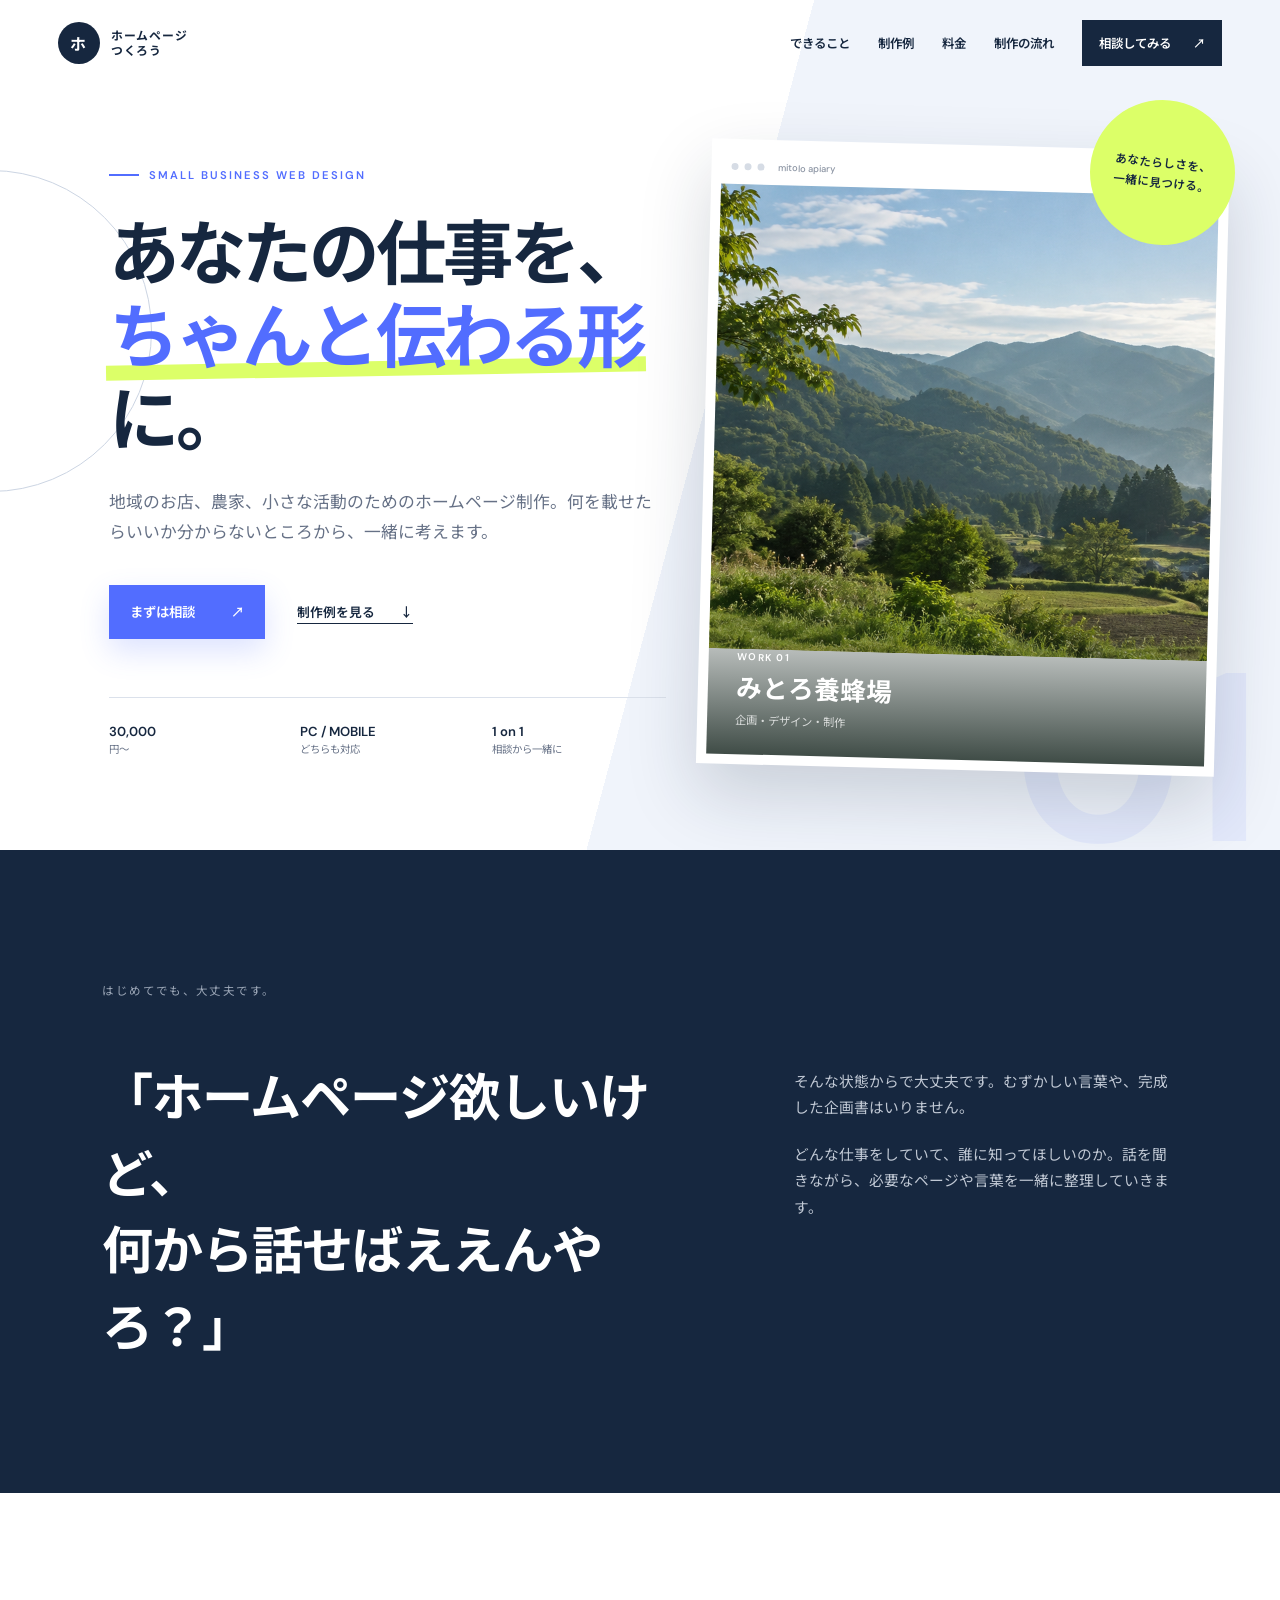
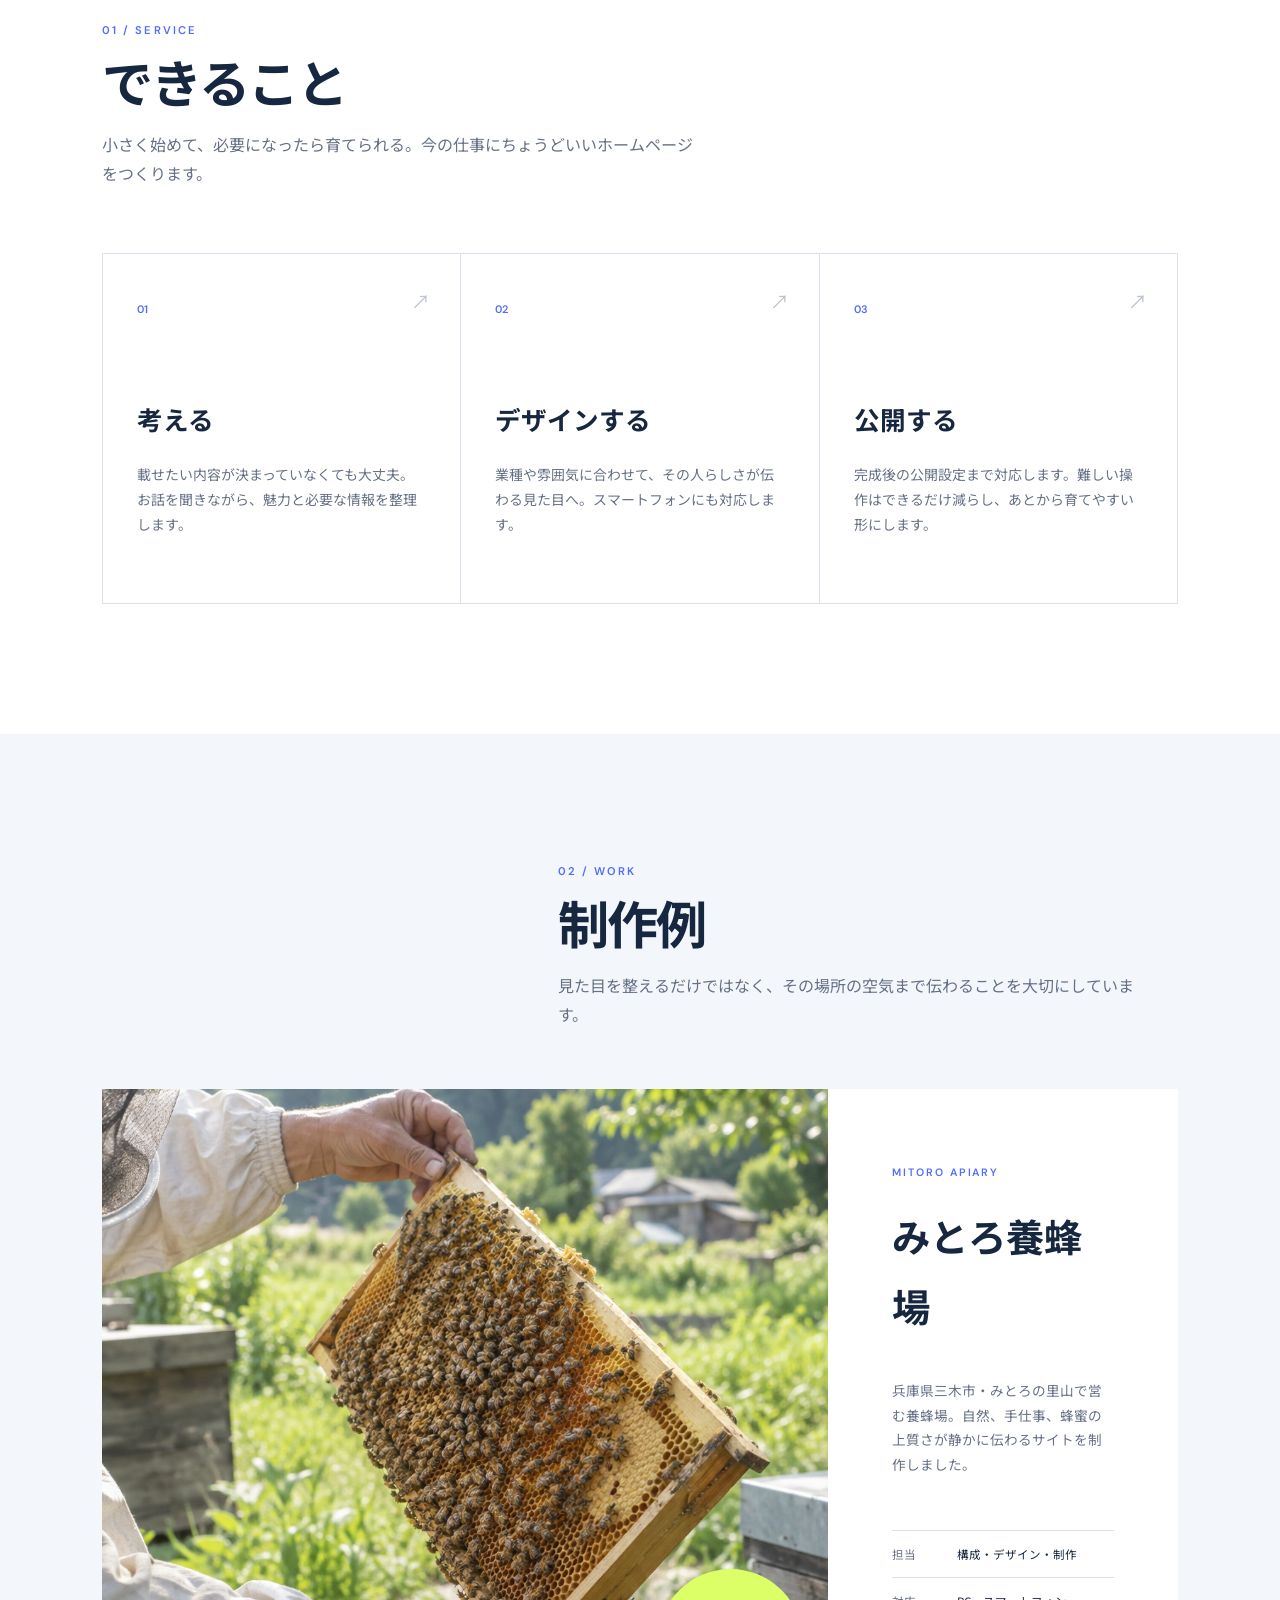
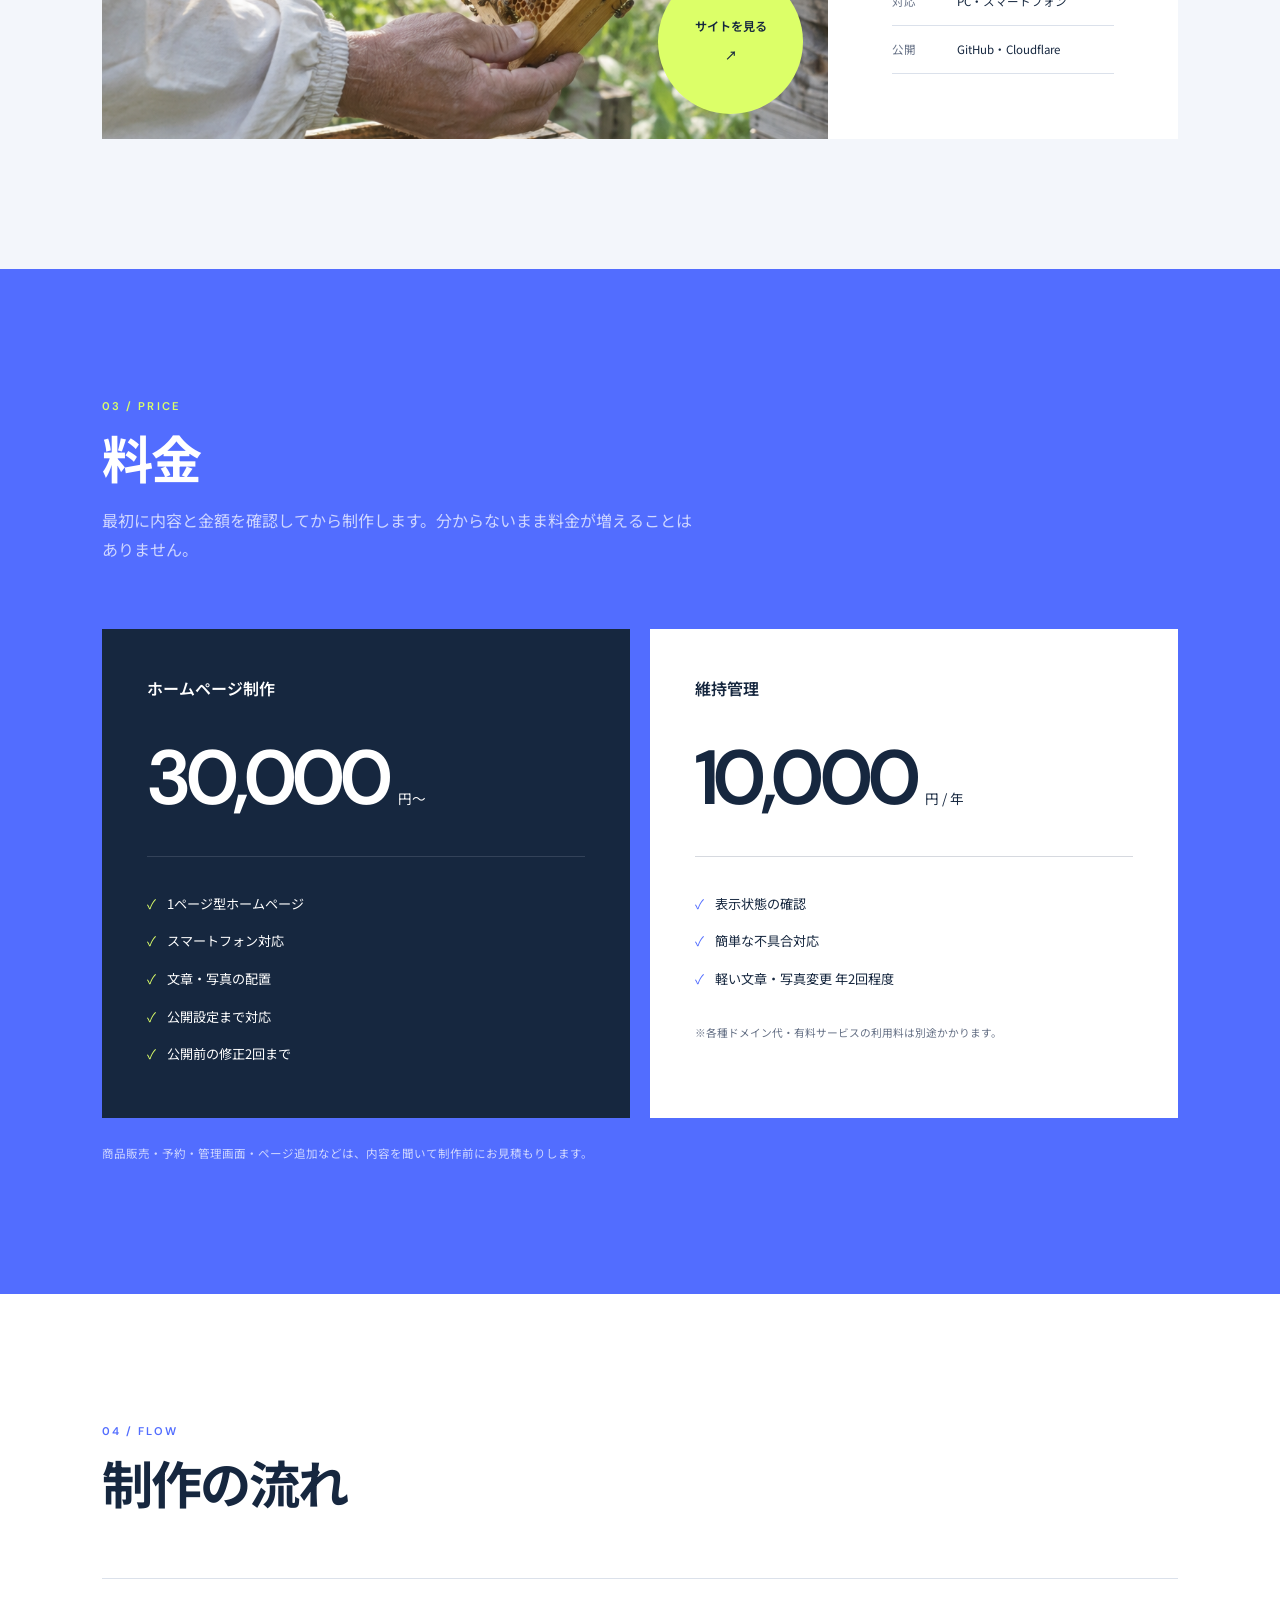
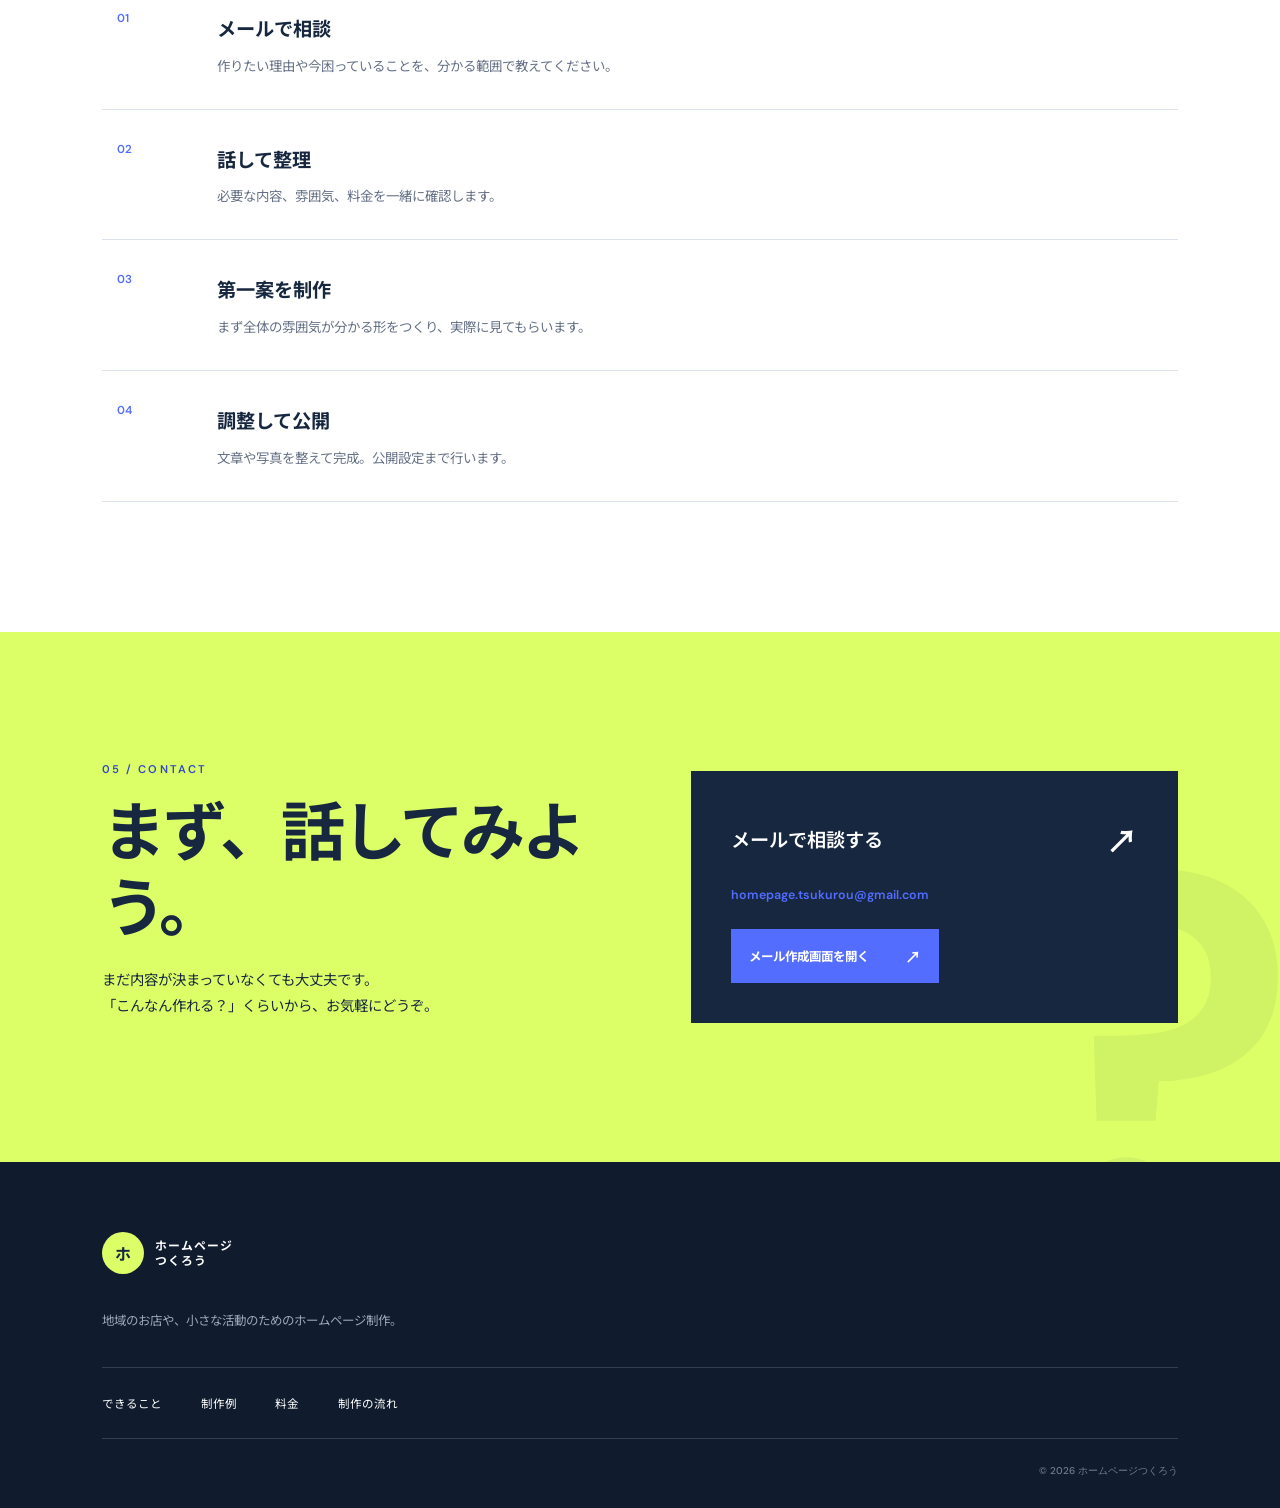
==== commit dbd01a44: "Add files via upload" ====
--- a/index.html
+++ b/index.html
@@ -26,7 +26,7 @@
       <a href="#work">制作例</a>
       <a href="#price">料金</a>
       <a href="#flow">制作の流れ</a>
-      <a class="nav-contact" href="#contact">相談してみる <span>↗</span></a>
+      <a class="nav-contact" href="mailto:homepage.tsukurou@gmail.com">相談してみる <span>↗</span></a>
     </nav>
   </header>
 
@@ -37,7 +37,7 @@
         <h1>あなたの仕事を、<br><em>ちゃんと伝わる形</em>に。</h1>
         <p class="hero-lead">地域のお店、農家、小さな活動のためのホームページ制作。何を載せたらいいか分からないところから、一緒に考えます。</p>
         <div class="hero-actions">
-          <a class="button button-primary" href="#contact">まずは相談 <span>↘</span></a>
+          <a class="button button-primary" href="mailto:homepage.tsukurou@gmail.com">まずは相談 <span>↗</span></a>
           <a class="text-link" href="#work">制作例を見る <span>↓</span></a>
         </div>
         <ul class="hero-points" aria-label="サービスの特徴">
@@ -145,7 +145,7 @@
             <li>簡単な不具合対応</li>
             <li>軽い文章・写真変更 年2回程度</li>
           </ul>
-          <small>※独自ドメイン代・有料サービス代は実費です。</small>
+          <small>※各種ドメイン代・有料サービスの利用料は別途かかります。</small>
         </article>
       </div>
       <p class="price-note">商品販売・予約・管理画面・ページ追加などは、内容を聞いて制作前にお見積もりします。</p>
@@ -170,9 +170,11 @@
         <h2>まず、話してみよう。</h2>
         <p>まだ内容が決まっていなくても大丈夫です。<br>「こんなん作れる？」くらいから、お気軽にどうぞ。</p>
       </div>
-      <div class="contact-button" aria-label="お問い合わせ先は準備中です">
-        <span>お問い合わせ先</span><strong>—</strong><small>メールアドレス準備中</small>
-      </div>
+      <a class="contact-button" href="mailto:homepage.tsukurou@gmail.com" aria-label="メールで相談する">
+        <span class="contact-title">メールで相談する</span><strong>↗</strong>
+        <small>homepage.tsukurou@gmail.com</small>
+        <span class="contact-action">メール作成画面を開く <i>↗</i></span>
+      </a>
     </section>
   </main>
 
--- a/style.css
+++ b/style.css
@@ -7,7 +7,7 @@
 .work{background:var(--soft)}.work-intro{max-width:620px;margin:0 0 60px auto}.work-card{display:grid;grid-template-columns:1.35fr .65fr;background:#fff}.work-image{min-height:620px;position:relative;overflow:hidden}.work-image img{height:100%;position:absolute;inset:0;object-fit:cover}.work-image a{position:absolute;right:25px;bottom:25px;width:145px;height:145px;display:grid;place-content:center;gap:7px;text-align:center;background:var(--lime);border-radius:50%;font-size:.76rem;font-weight:600}.work-detail{padding:65px 5vw;display:flex;flex-direction:column;justify-content:center}.work-detail>p:first-child{color:var(--blue);font:600 .67rem var(--latin);letter-spacing:.18em}.work-detail h3{margin:12px 0 25px;font-size:clamp(1.8rem,3vw,3rem)}.work-detail>p:nth-of-type(2){color:var(--muted);font-size:.85rem}.work-detail dl{margin:40px 0 0;border-top:1px solid var(--line)}.work-detail dl div{padding:13px 0;display:grid;grid-template-columns:65px 1fr;border-bottom:1px solid var(--line);font-size:.72rem}.work-detail dt{color:var(--muted)}.work-detail dd{margin:0}
 .price{color:#fff;background:var(--blue)}.section-head-light .section-index{color:var(--lime)}.section-head-light>p:last-child{color:rgba(255,255,255,.72)}.price-grid{display:grid;grid-template-columns:1fr 1fr;gap:20px}.price-card{min-height:430px;padding:45px;background:#fff;color:var(--ink)}.price-main{background:var(--ink);color:#fff}.price-card>p{margin:0 0 25px;font-weight:600}.price-card>div{display:flex;align-items:baseline;gap:9px;padding-bottom:28px;border-bottom:1px solid rgba(120,130,150,.3)}.price-card strong{font:600 clamp(3.4rem,6vw,6rem) var(--latin);letter-spacing:-.06em}.price-card div span{font-size:.85rem}.price-card ul{margin:28px 0 0;padding:0;list-style:none}.price-card li{padding:7px 0;font-size:.82rem}.price-card li::before{content:"✓";margin-right:11px;color:var(--blue)}.price-main li::before{color:var(--lime)}.price-card small{display:block;margin-top:25px;color:var(--muted);font-size:.67rem}.price-note{margin:25px 0 0;color:rgba(255,255,255,.72);font-size:.72rem}
 .flow{background:#fff}.flow-list{margin:0;padding:0;list-style:none;border-top:1px solid var(--line)}.flow-list li{padding:32px 15px;display:grid;grid-template-columns:100px 1fr;align-items:start;border-bottom:1px solid var(--line)}.flow-list>li>span{color:var(--blue);font:600 .72rem var(--latin)}.flow-list h3{margin:0 0 7px;font-size:1.2rem}.flow-list p{margin:0;color:var(--muted);font-size:.84rem}
-.contact{position:relative;display:grid;grid-template-columns:1fr 1fr;gap:8vw;align-items:center;background:var(--lime);overflow:hidden}.contact::after{content:"?";position:absolute;right:-.04em;bottom:-.45em;color:rgba(22,39,63,.06);font:700 32rem var(--latin)}.contact-copy{position:relative;z-index:1}.contact-copy .section-index{color:var(--blue-dark)}.contact h2{margin:10px 0 25px;font-size:clamp(2.6rem,5vw,5.5rem);line-height:1.18;letter-spacing:-.05em}.contact-copy>p:last-child{font-size:.9rem}.contact-button{min-height:240px;padding:40px;position:relative;z-index:1;display:grid;grid-template-columns:1fr auto;align-items:center;color:#fff;background:var(--ink)}.contact-button>span{font-size:1.2rem;font-weight:600}.contact-button strong{font-size:2rem}.contact-button small{grid-column:1/-1;align-self:end;color:#aeb8c6;font:500 .72rem var(--latin)}
+.contact{position:relative;display:grid;grid-template-columns:1fr 1fr;gap:8vw;align-items:center;background:var(--lime);overflow:hidden}.contact::after{content:"?";position:absolute;right:-.04em;bottom:-.45em;color:rgba(22,39,63,.06);font:700 32rem var(--latin)}.contact-copy{position:relative;z-index:1}.contact-copy .section-index{color:var(--blue-dark)}.contact h2{margin:10px 0 25px;font-size:clamp(2.6rem,5vw,5.5rem);line-height:1.18;letter-spacing:-.05em}.contact-copy>p:last-child{font-size:.9rem}.contact-button{min-height:240px;padding:40px;position:relative;z-index:1;display:grid;grid-template-columns:1fr auto;gap:18px 30px;align-items:center;color:#fff;background:var(--ink);transition:transform .2s,box-shadow .2s}.contact-button:hover{transform:translateY(-4px);box-shadow:0 18px 40px rgba(22,39,63,.22)}.contact-button>.contact-title{font-size:1.2rem;font-weight:600}.contact-button strong{font-size:2rem}.contact-button small{grid-column:1/-1;color:var(--blue);font:600 .78rem var(--latin)}.contact-button>.contact-action{grid-column:1/-1;width:max-content;margin-top:8px;padding:13px 18px;display:inline-flex;align-items:center;gap:36px;color:#fff;background:var(--blue);font-size:.78rem;font-weight:700}.contact-action i{font-style:normal;font-size:1rem}.contact-button:hover .contact-action{background:var(--blue-dark)}
 .site-footer{padding:70px 8vw 30px;color:#fff;background:#101c2e}.footer-logo .logo-mark{color:var(--ink);background:var(--lime)}.site-footer>p{margin:35px 0;color:#9da8b8;font-size:.78rem}.site-footer>div{padding:25px 0;display:flex;gap:3vw;border-top:1px solid rgba(255,255,255,.15);border-bottom:1px solid rgba(255,255,255,.15);font-size:.72rem}.site-footer>small{margin-top:25px;display:block;color:#707d90;font:500 .62rem var(--latin);text-align:right}.reveal{opacity:0;transform:translateY(25px);transition:.7s ease}.reveal.is-visible{opacity:1;transform:none}
 @media(max-width:900px){.site-header{height:70px}.menu-button{display:block;z-index:22}.menu-button.is-open span:first-child{transform:translateY(4px) rotate(45deg)}.menu-button.is-open span:nth-child(2){transform:translateY(-4px) rotate(-45deg)}.global-nav{position:fixed;inset:0;z-index:21;display:flex;flex-direction:column;justify-content:center;gap:24px;color:#fff;background:var(--ink);font-size:1.05rem;opacity:0;visibility:hidden;transition:.2s}.global-nav.is-open{opacity:1;visibility:visible}.nav-contact{margin-top:12px;background:var(--blue)}.hero{padding:120px 6vw 70px;display:block;background:linear-gradient(#fff 0 54%,#f0f4fb 54%)}.hero-copy{margin:0}.hero h1{font-size:clamp(2.65rem,10.8vw,5rem)}.hero-lead{font-size:.95rem}.hero-showcase{margin:80px 2vw 0}.showcase-browser>img{height:70vh;min-height:480px}.floating-note{right:-2vw;width:120px;height:120px}.section{padding:90px 7vw}.message-copy{grid-template-columns:1fr;gap:35px}.service-grid{grid-template-columns:1fr}.service-card{min-height:280px}.service-card h3{margin-top:55px}.work-card{grid-template-columns:1fr}.work-image{min-height:66vh}.work-detail{padding:55px 7vw}.price-grid{grid-template-columns:1fr}.contact{grid-template-columns:1fr}.contact-button{min-height:200px}.site-footer>div{flex-wrap:wrap;gap:15px 25px}}
 @media(max-width:540px){.logo-mark{width:38px;height:38px}.hero{padding-left:7vw;padding-right:7vw}.hero-actions{display:grid;gap:20px}.button-primary{width:100%}.text-link{width:max-content}.hero-points{grid-template-columns:1fr 1fr}.hero-points li:last-child{grid-column:1/-1}.showcase-browser>img{height:58vh}.showcase-overlay{padding-left:20px}.floating-note{top:-55px}.section{padding:75px 7vw}.service-card{padding:30px 25px}.work-image{min-height:55vh}.work-image a{width:110px;height:110px}.price-card{min-height:0;padding:35px 25px}.price-card strong{font-size:3.2rem}.flow-list li{grid-template-columns:55px 1fr;padding-left:5px;padding-right:5px}.contact-button{padding:30px}.site-footer>div{display:grid}.site-footer>small{text-align:left}}
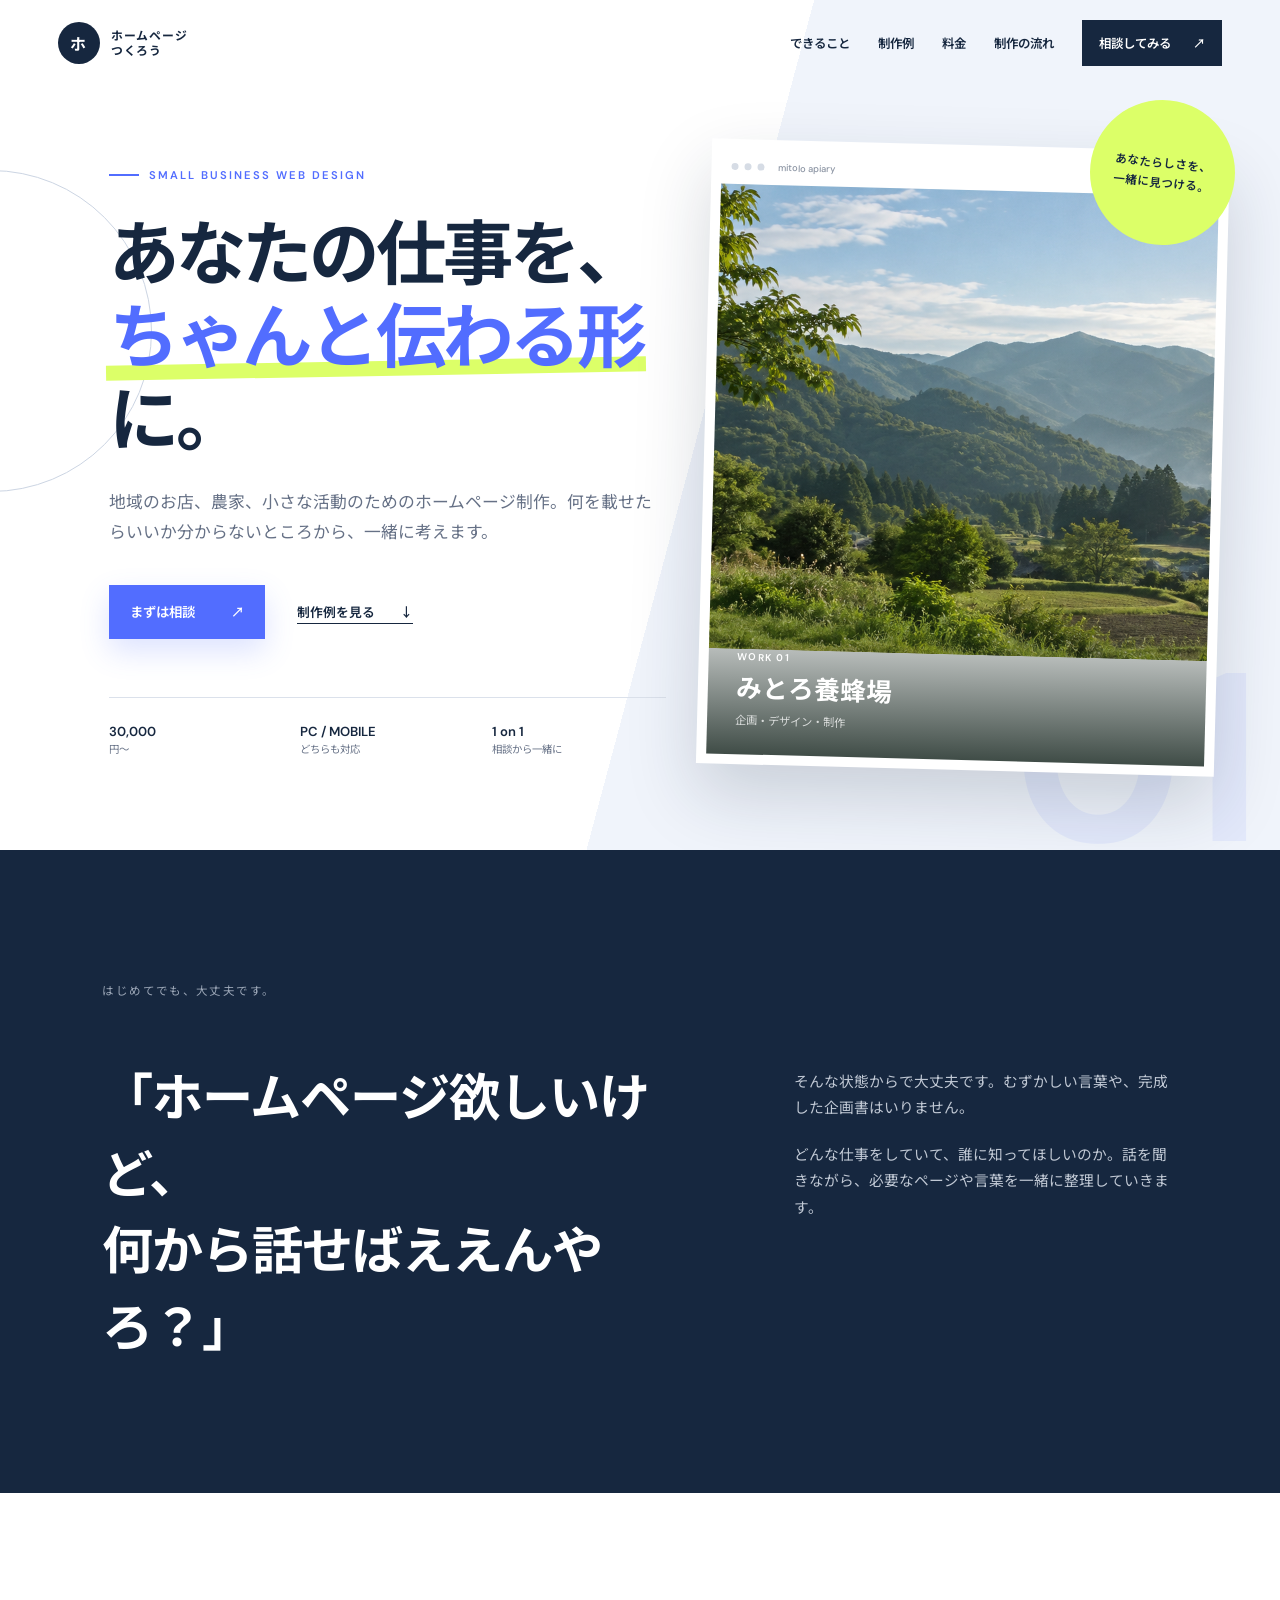
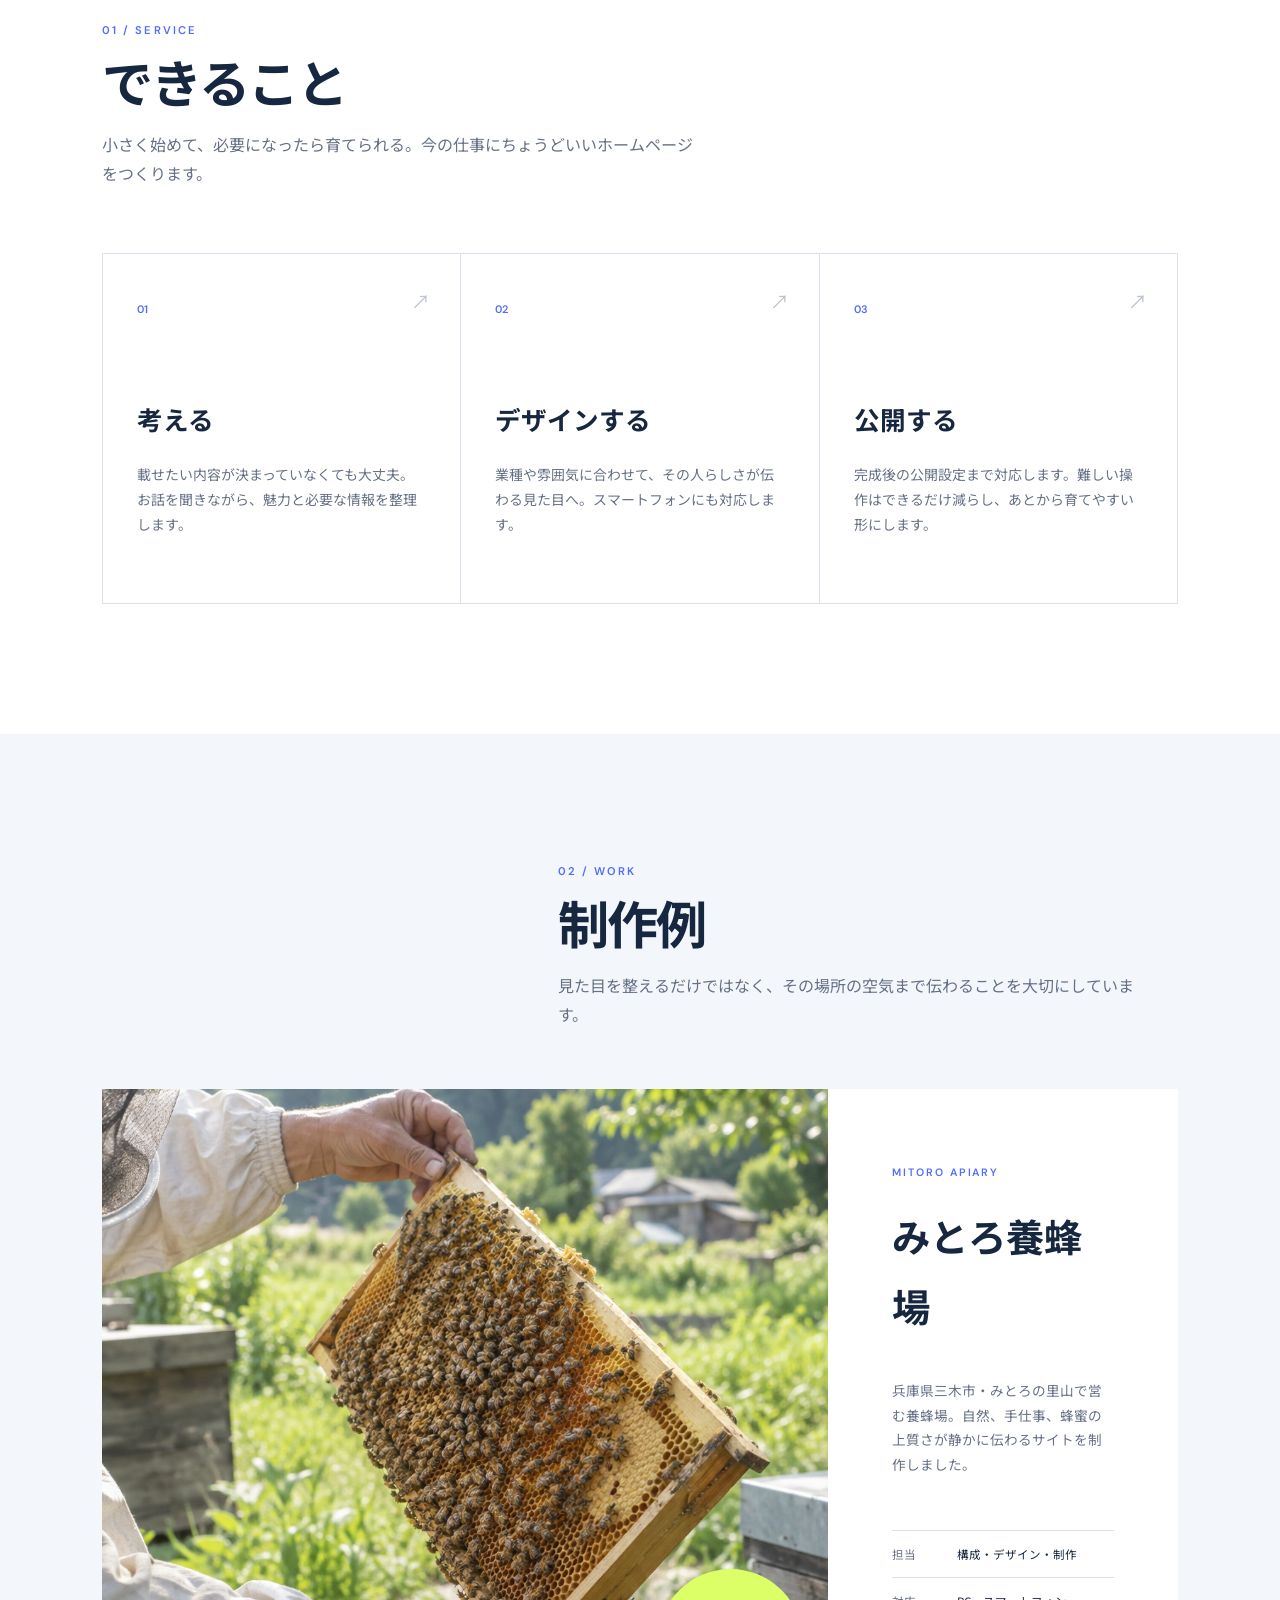
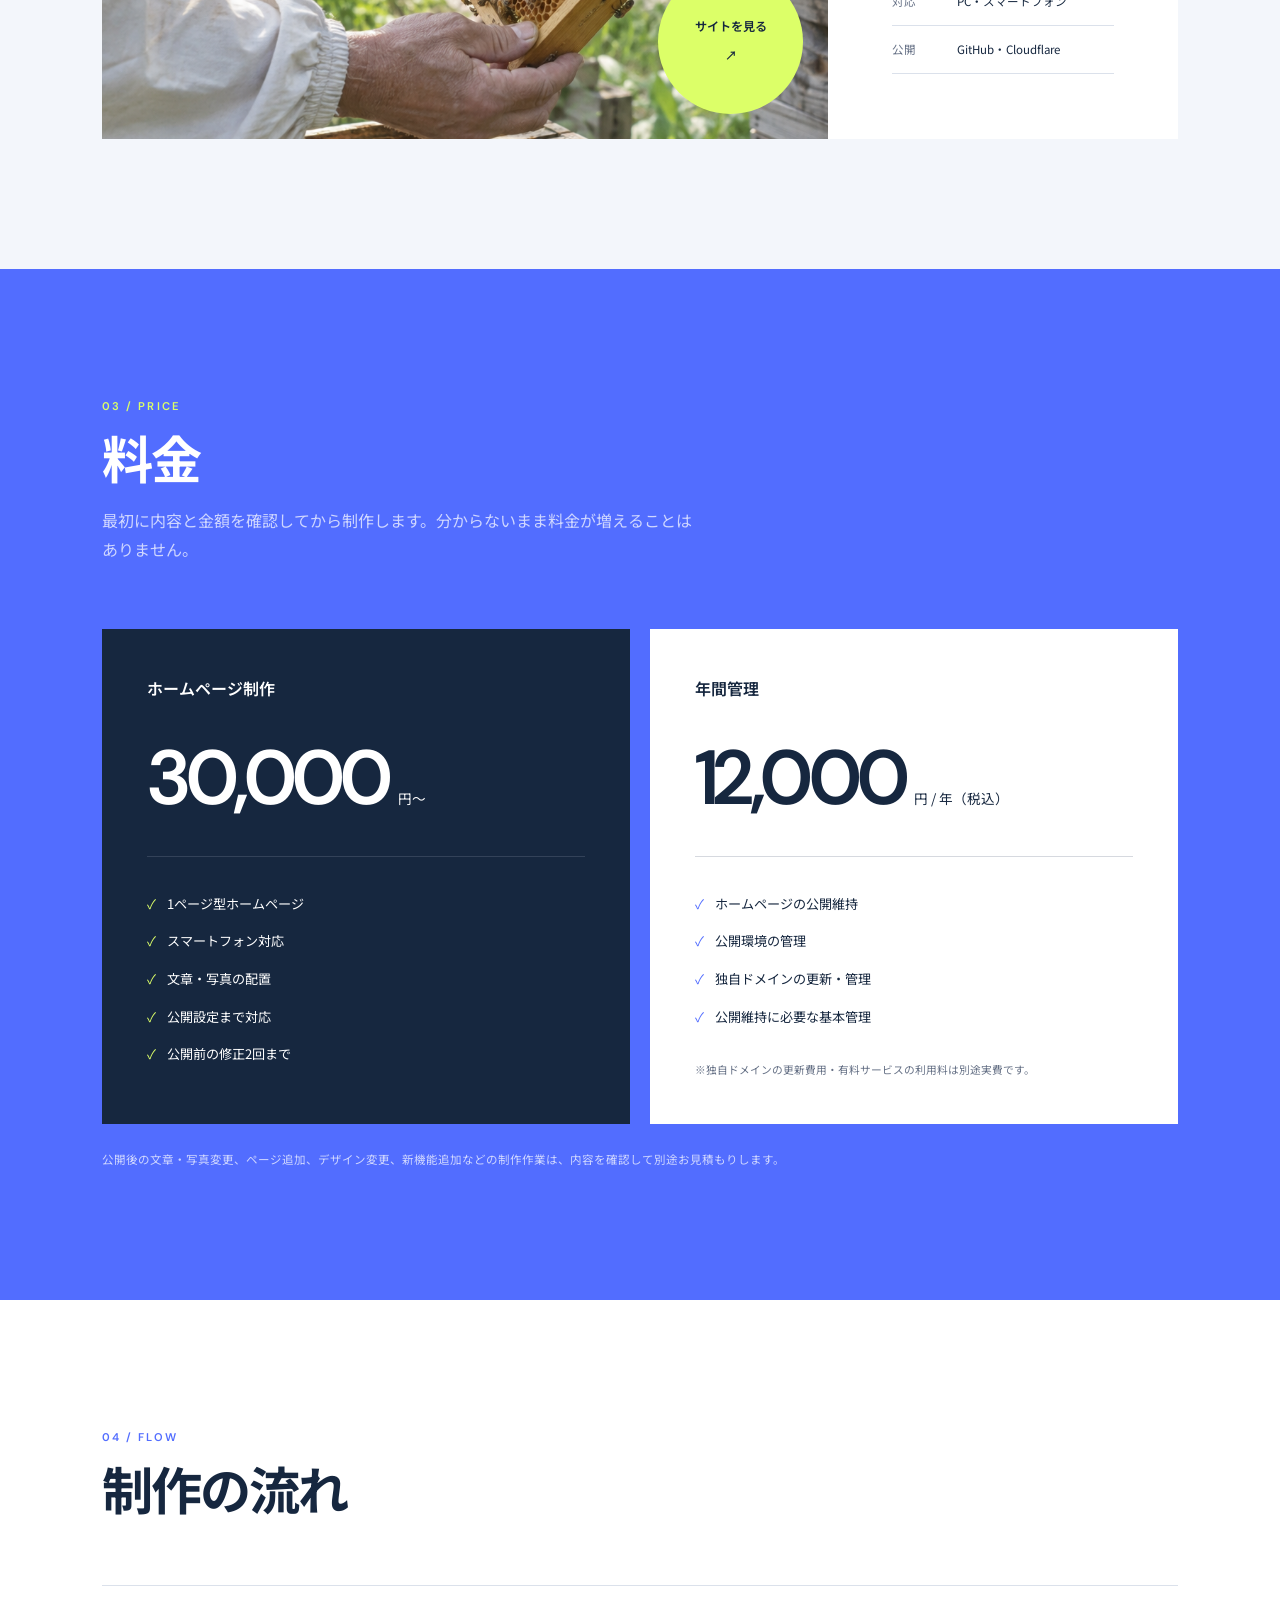
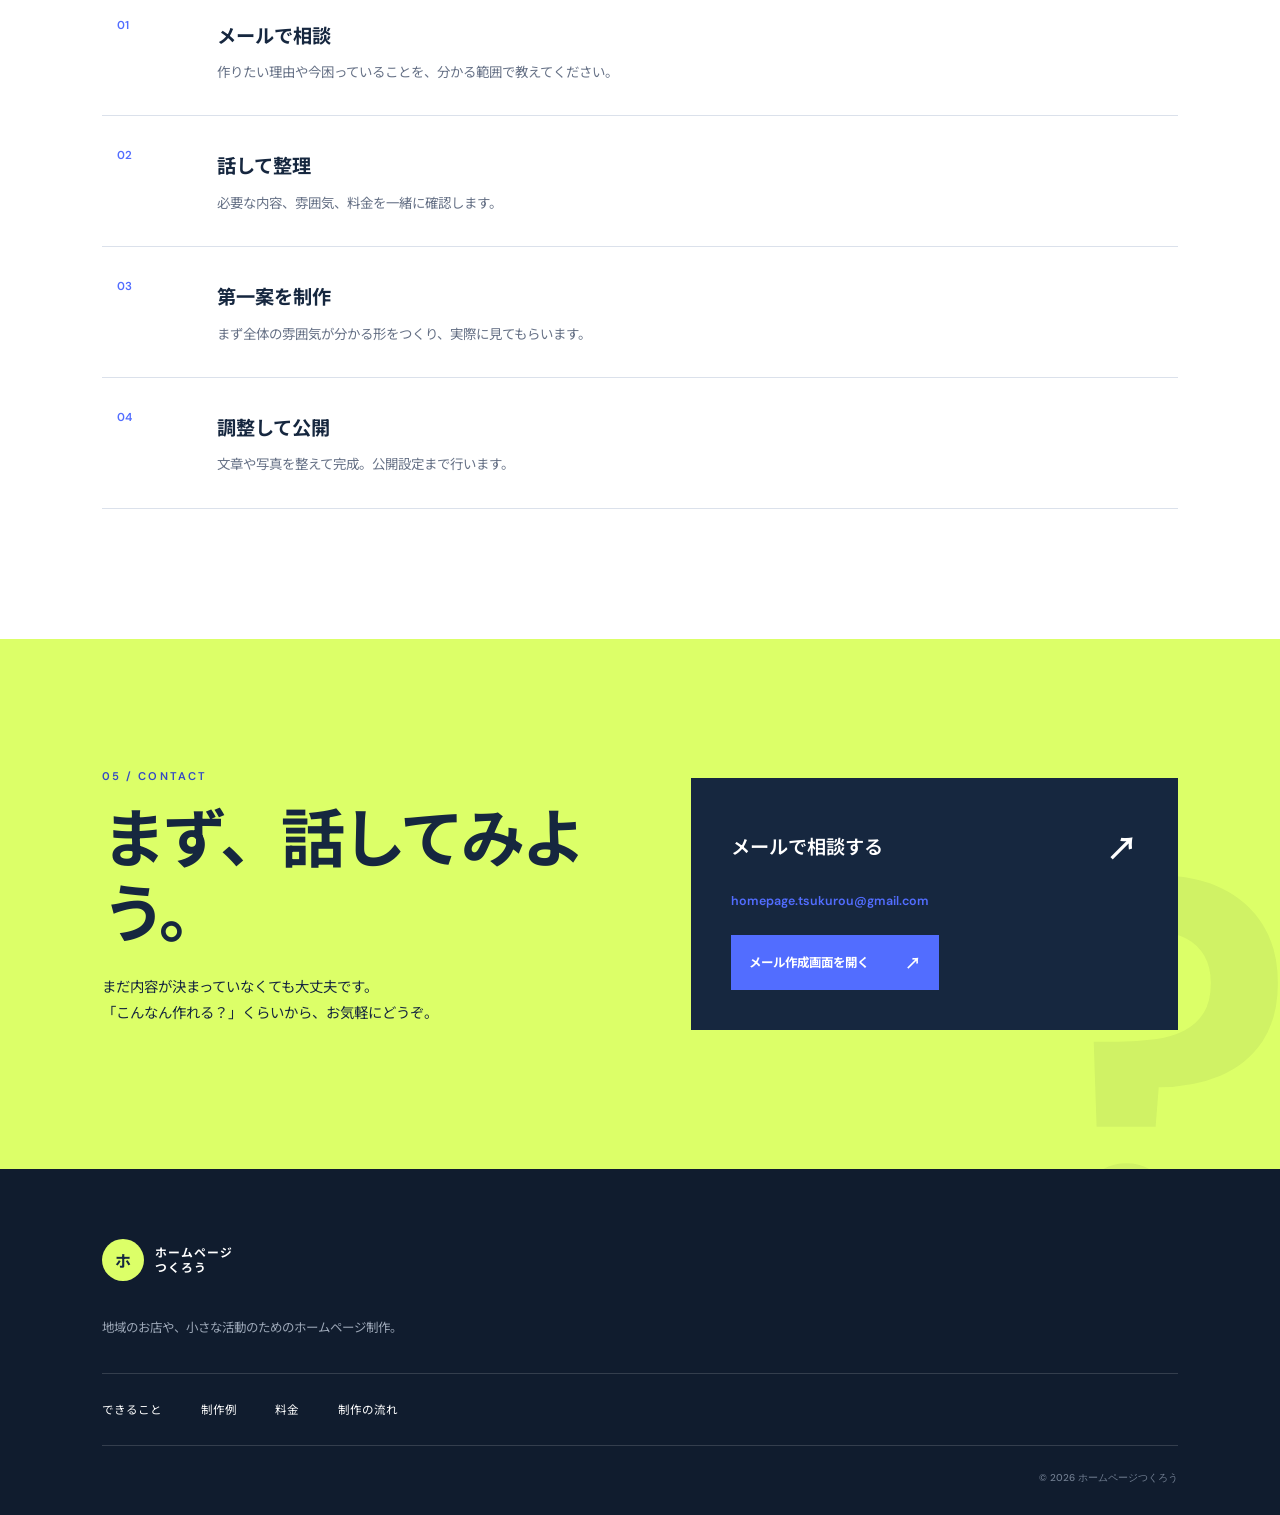
==== commit d3e72b0d: "Add files via upload" ====
--- a/index.html
+++ b/index.html
@@ -138,17 +138,18 @@
           </ul>
         </article>
         <article class="price-card reveal">
-          <p>維持管理</p>
-          <div><strong>10,000</strong><span>円 / 年</span></div>
+          <p>年間管理</p>
+          <div><strong>12,000</strong><span>円 / 年（税込）</span></div>
           <ul>
-            <li>表示状態の確認</li>
-            <li>簡単な不具合対応</li>
-            <li>軽い文章・写真変更 年2回程度</li>
+            <li>ホームページの公開維持</li>
+            <li>公開環境の管理</li>
+            <li>独自ドメインの更新・管理</li>
+            <li>公開維持に必要な基本管理</li>
           </ul>
-          <small>※各種ドメイン代・有料サービスの利用料は別途かかります。</small>
+          <small>※独自ドメインの更新費用・有料サービスの利用料は別途実費です。</small>
         </article>
       </div>
-      <p class="price-note">商品販売・予約・管理画面・ページ追加などは、内容を聞いて制作前にお見積もりします。</p>
+      <p class="price-note">公開後の文章・写真変更、ページ追加、デザイン変更、新機能追加などの制作作業は、内容を確認して別途お見積もりします。</p>
     </section>
 
     <section class="flow section" id="flow">
